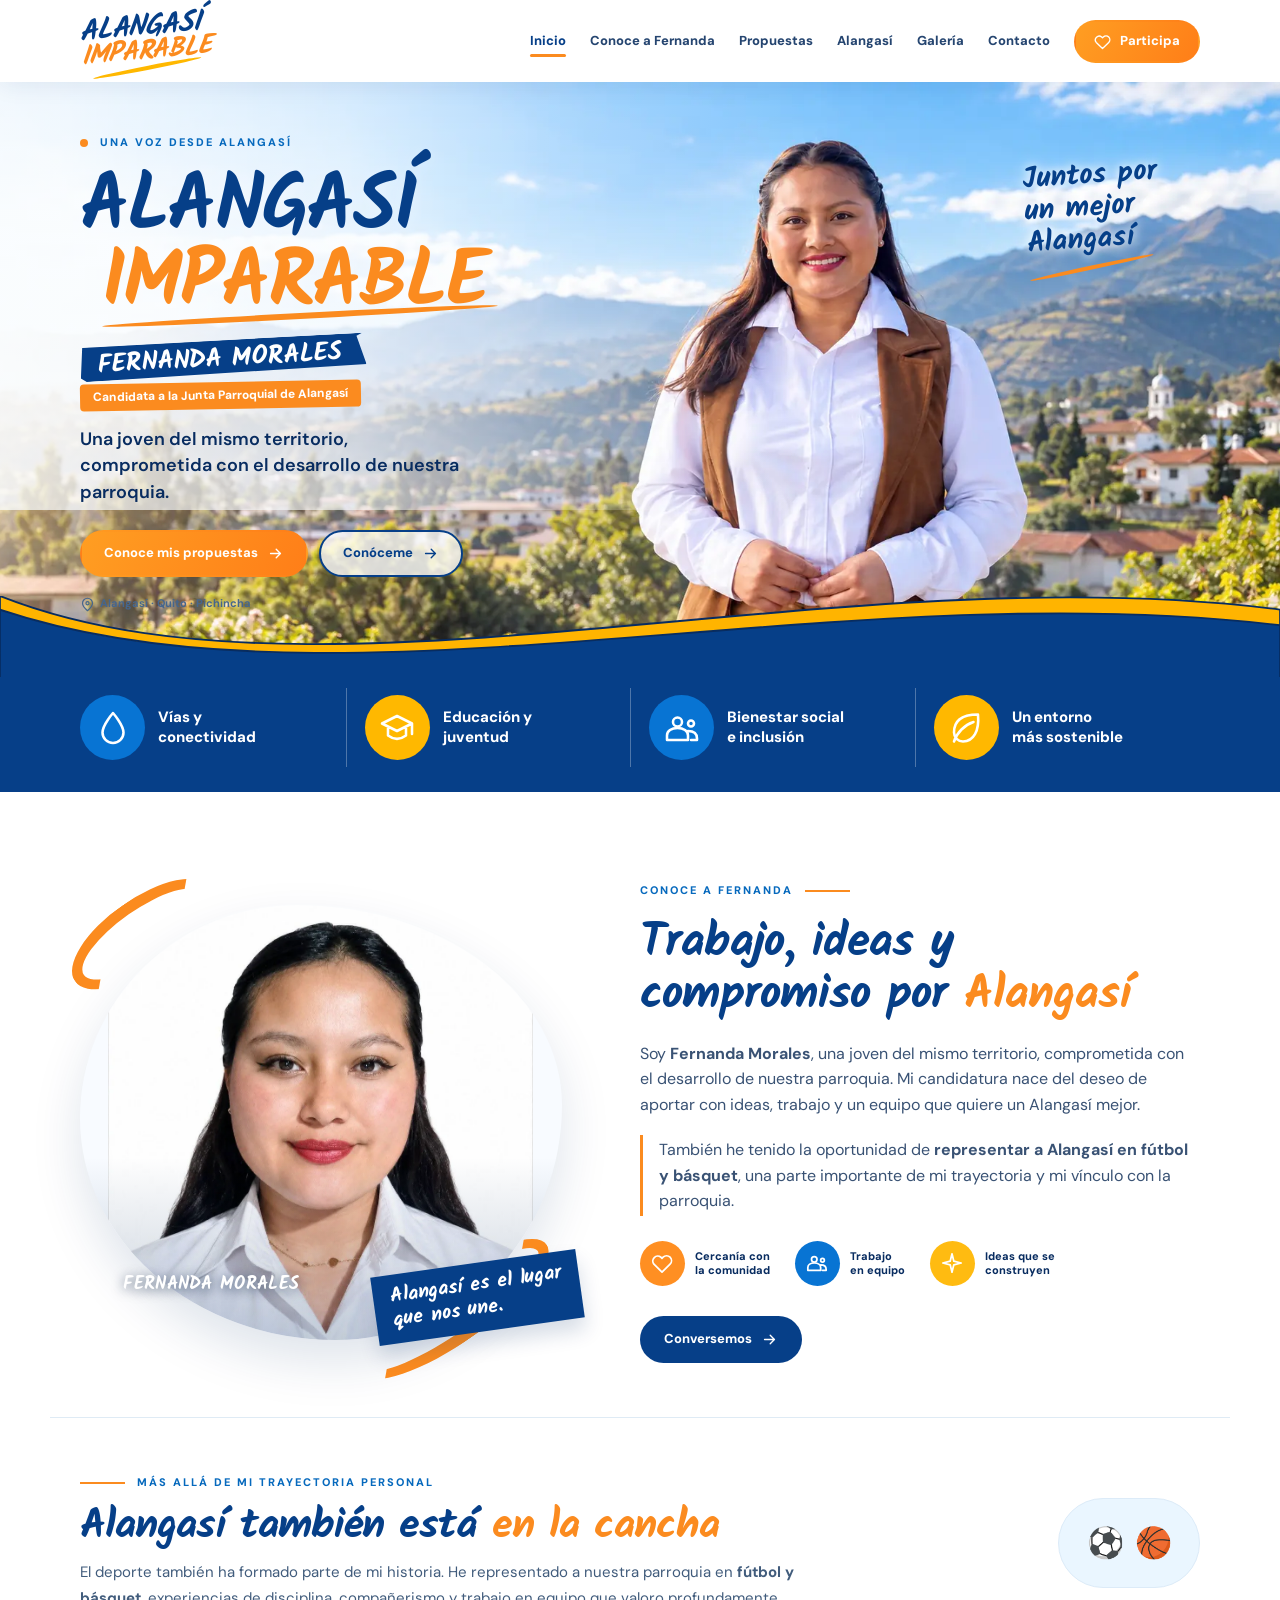
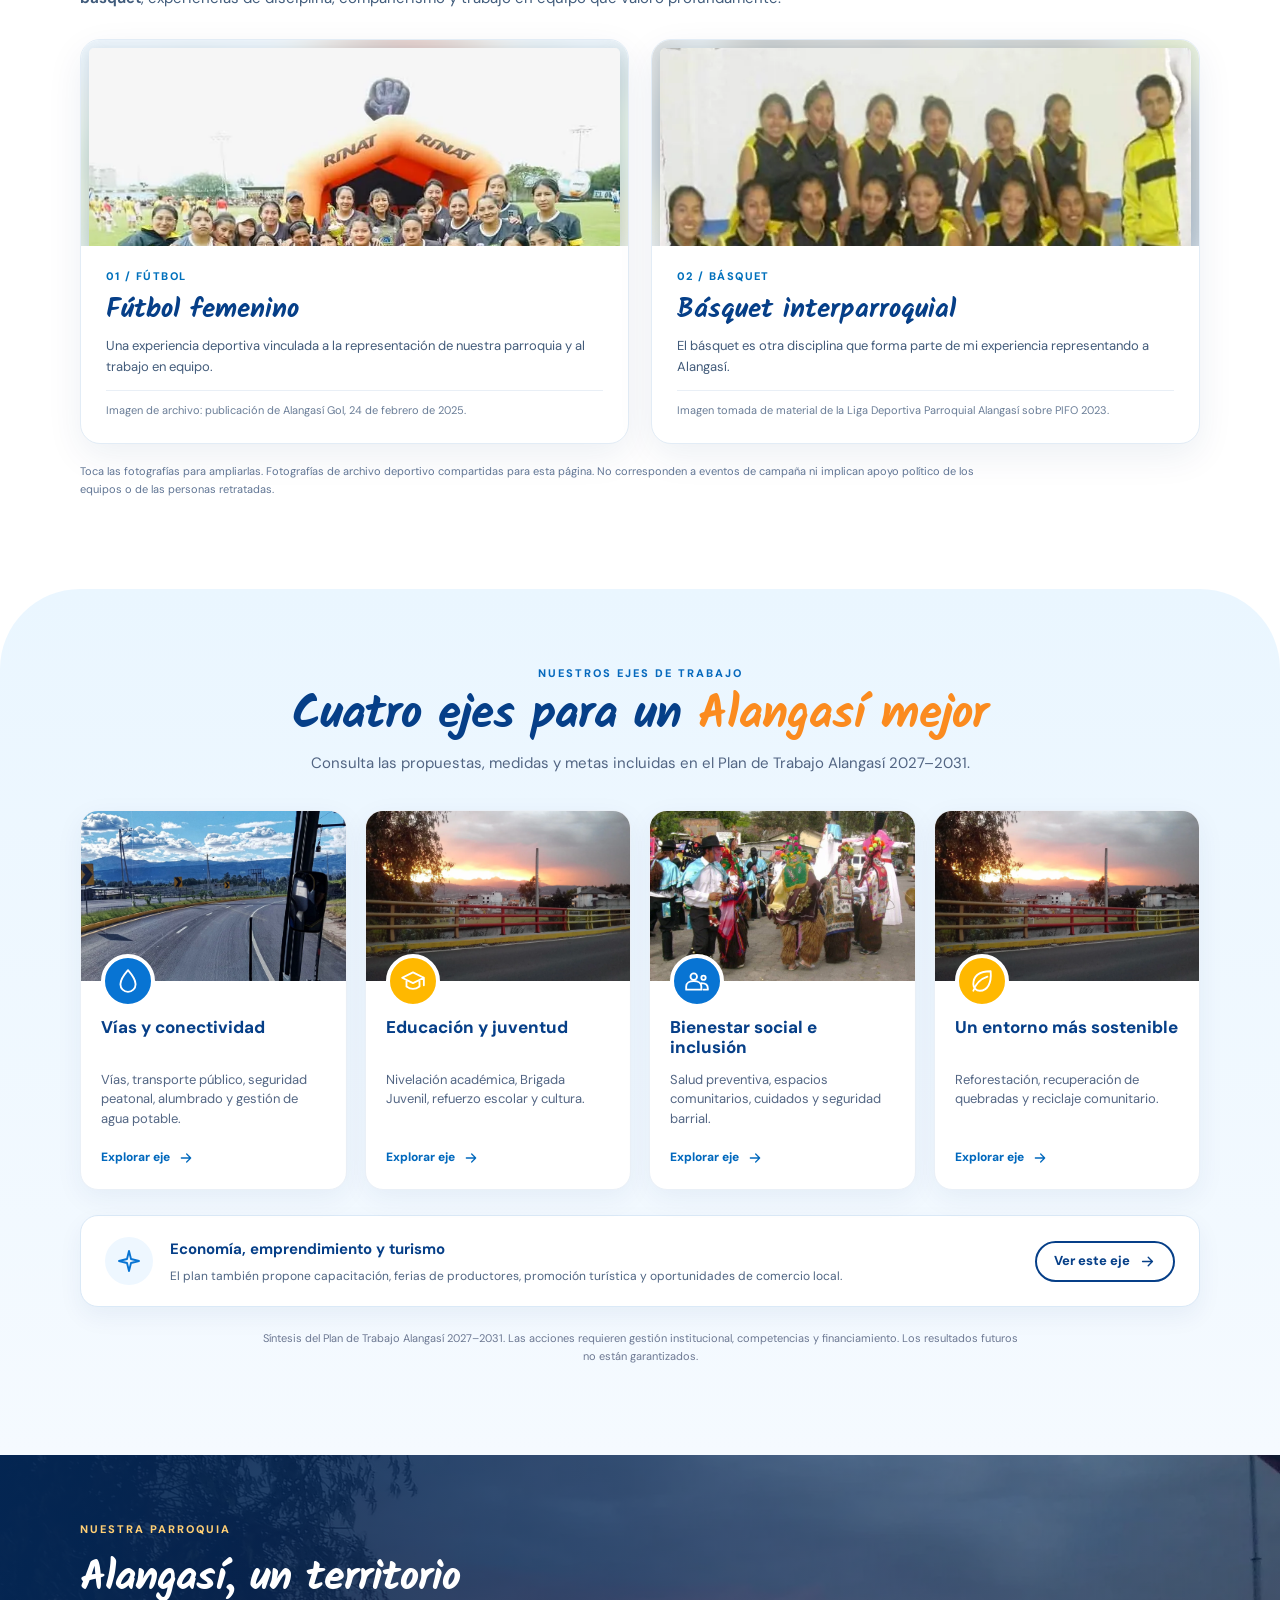
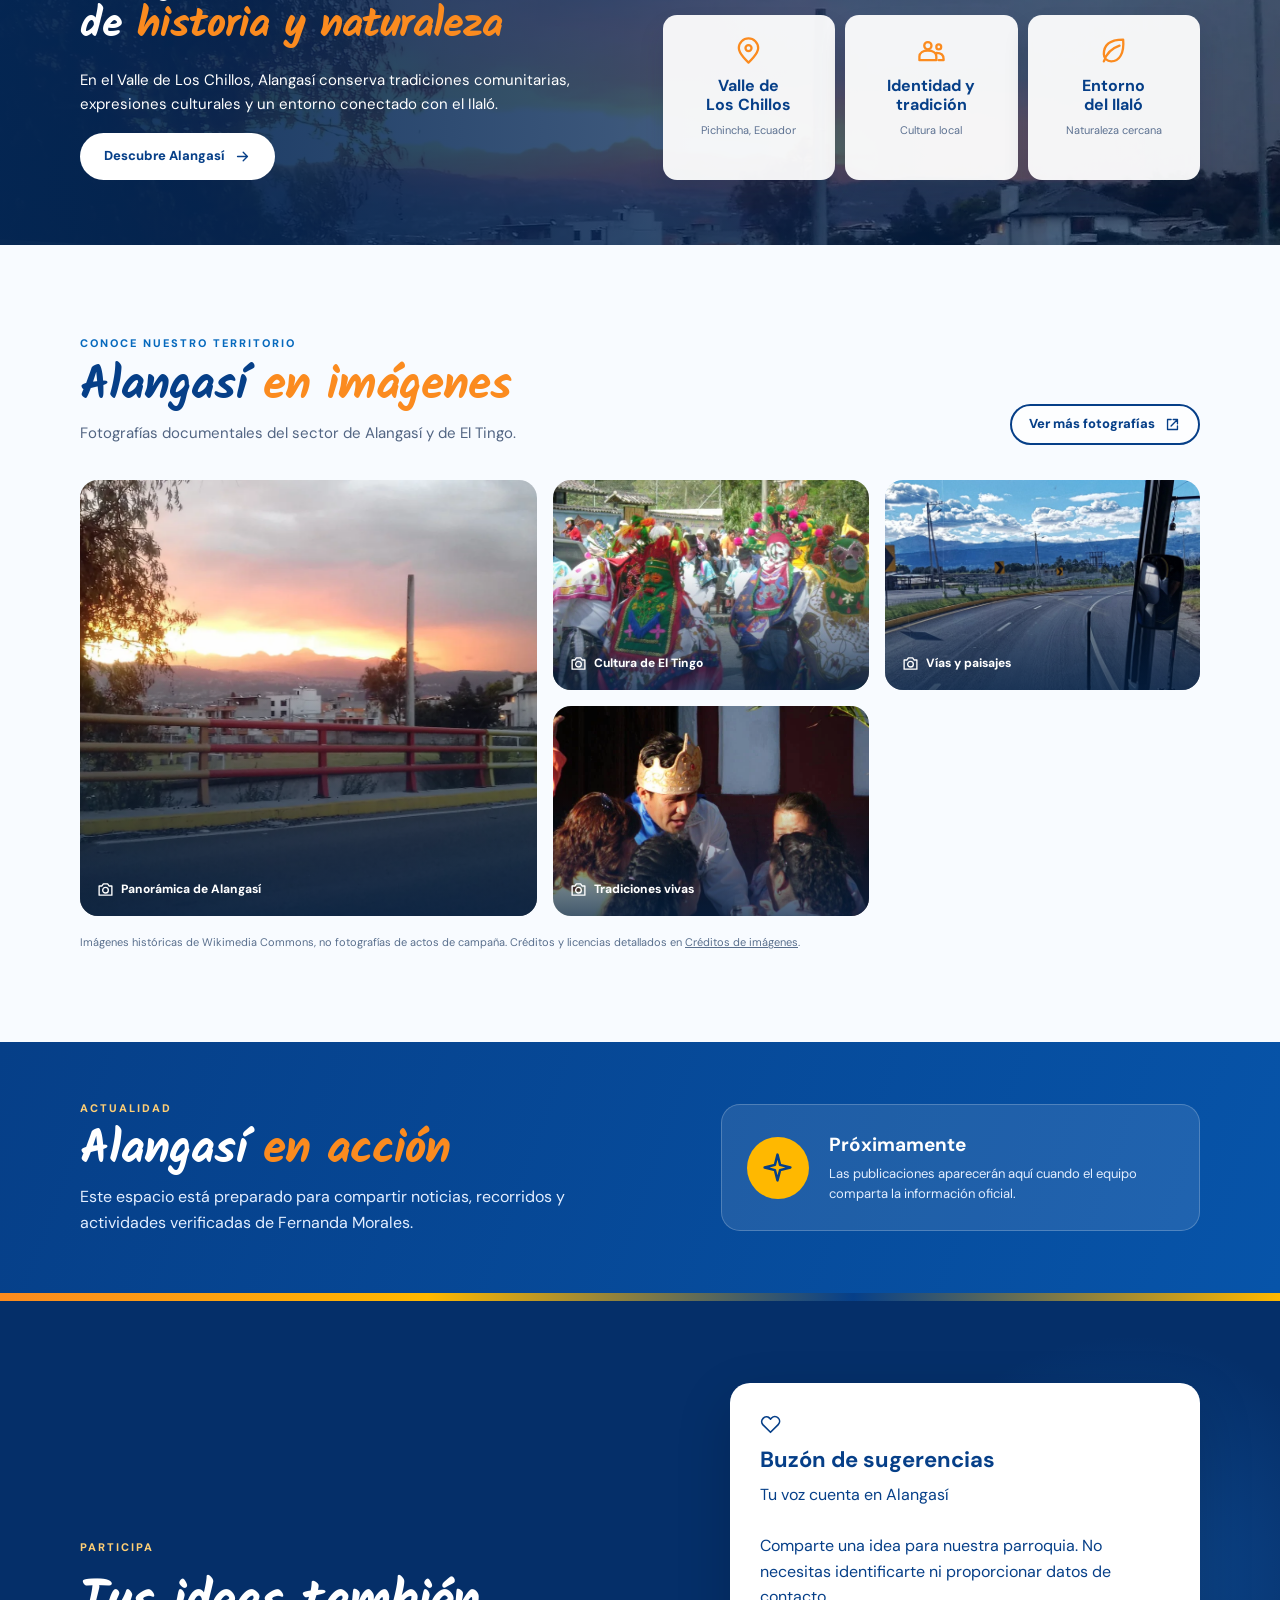
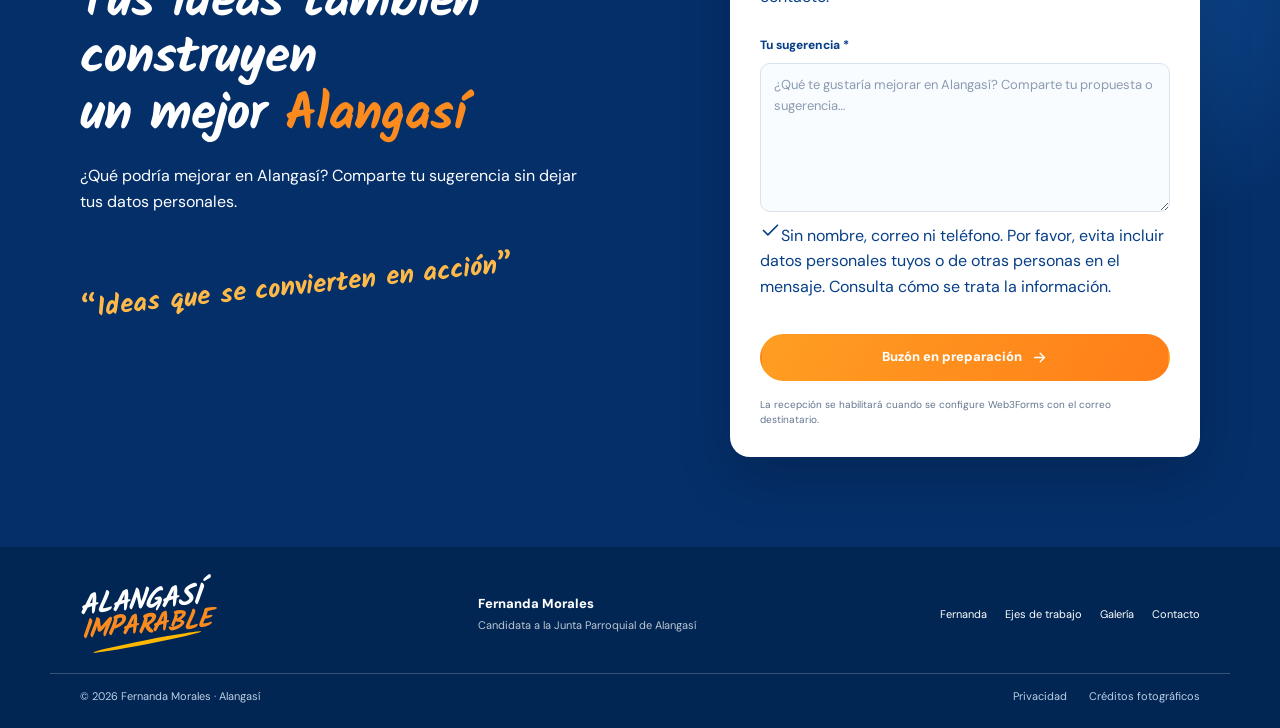
==== index.html @ 52445661 "feat: formulario de sugerencias sin identificación listo para Web3Forms" ====
<!doctype html>
<html lang="es-EC">
<head>
  <meta charset="UTF-8">
  <meta name="viewport" content="width=device-width, initial-scale=1">
  <meta name="theme-color" content="#063f88">
  <meta name="description" content="Conoce a Fernanda Morales, candidata a la Junta Parroquial de Alangasí, sus ejes de trabajo y la riqueza de nuestra parroquia.">
  <meta property="og:type" content="website">
  <meta property="og:title" content="Fernanda Morales · Alangasí Imparable">
  <meta property="og:description" content="Conoce a Fernanda Morales y los cuatro ejes de trabajo por Alangasí.">
  <title>Fernanda Morales | Alangasí Imparable</title>
  <link rel="icon" type="image/svg+xml" href="assets/favicon.svg">
  <link rel="preconnect" href="https://fonts.googleapis.com">
  <link rel="preconnect" href="https://fonts.gstatic.com" crossorigin>
  <link href="https://fonts.googleapis.com/css2?family=DM+Sans:wght@400;500;600;700;800&family=Kalam:wght@400;700&display=swap" rel="stylesheet">
  <link rel="preload" as="image" href="assets/hero-campaign-bg.webp" fetchpriority="high">
  <link rel="stylesheet" href="styles.css">
  <script src="app.js" defer></script>
</head>
<body>
  <svg class="svg-sprite" aria-hidden="true" xmlns="http://www.w3.org/2000/svg">
    <symbol id="i-arrow" viewBox="0 0 24 24"><path d="M5 12h14m-6-6 6 6-6 6"/></symbol>
    <symbol id="i-drop" viewBox="0 0 24 24"><path d="M12 2S5 10 5 15a7 7 0 0 0 14 0c0-5-7-13-7-13Z"/></symbol>
    <symbol id="i-cap" viewBox="0 0 24 24"><path d="m2 9 10-5 10 5-10 5L2 9Zm4 3v5c4 3 8 3 12 0v-5m4-3v7"/></symbol>
    <symbol id="i-people" viewBox="0 0 24 24"><circle cx="9" cy="8" r="3"/><circle cx="18" cy="9" r="2"/><path d="M2 20v-3c0-3 3-5 7-5s7 2 7 5v3H2Zm14-6c4 0 6 2 6 5v1h-4"/></symbol>
    <symbol id="i-leaf" viewBox="0 0 24 24"><path d="M20 3C8 3 4 8 4 15a6 6 0 0 0 6 6c7 0 11-7 10-18ZM4 21c2-6 7-11 13-13"/></symbol>
    <symbol id="i-heart" viewBox="0 0 24 24"><path d="M20.8 5.7a5.4 5.4 0 0 0-7.6 0L12 6.9l-1.2-1.2a5.4 5.4 0 0 0-7.6 7.6L12 22l8.8-8.7a5.4 5.4 0 0 0 0-7.6Z"/></symbol>
    <symbol id="i-location" viewBox="0 0 24 24"><path d="M20 10c0 5-8 12-8 12S4 15 4 10a8 8 0 1 1 16 0Z"/><circle cx="12" cy="10" r="2.5"/></symbol>
    <symbol id="i-quote" viewBox="0 0 24 24"><path d="M10 11H5c0-4 2-6 6-7M21 11h-5c0-4 2-6 6-7M5 11v7h6v-7m5 0v7h6v-7"/></symbol>
    <symbol id="i-camera" viewBox="0 0 24 24"><path d="M3 7h4l2-3h6l2 3h4v13H3V7Z"/><circle cx="12" cy="13" r="4"/></symbol>
    <symbol id="i-menu" viewBox="0 0 24 24"><path d="M4 6h16M4 12h16M4 18h16"/></symbol>
    <symbol id="i-close" viewBox="0 0 24 24"><path d="M5 5 19 19M19 5 5 19"/></symbol>
    <symbol id="i-mail" viewBox="0 0 24 24"><rect x="2" y="4" width="20" height="16" rx="2"/><path d="m2 7 10 7 10-7"/></symbol>
    <symbol id="i-check" viewBox="0 0 24 24"><path d="m4 12 5 5L20 6"/></symbol>
    <symbol id="i-external" viewBox="0 0 24 24"><path d="M13 5h6v6m0-6-9 9M19 14v5H5V5h5"/></symbol>
    <symbol id="i-spark" viewBox="0 0 24 24"><path d="m12 2 2 8 8 2-8 2-2 8-2-8-8-2 8-2 2-8Z"/></symbol>
  </svg>

  <a class="skip-link" href="#contenido">Saltar al contenido</a>
  <header class="site-header" id="arriba">
    <div class="container nav-wrap">
      <a href="#inicio" class="brand" aria-label="Inicio · Alangasí Imparable">
        <span>ALANGASÍ</span><strong>IMPARABLE</strong><i></i>
      </a>
      <button class="menu-toggle" id="menu-toggle" aria-expanded="false" aria-controls="main-nav" aria-label="Abrir menú"><svg><use href="#i-menu"/></svg></button>
      <nav class="main-nav" id="main-nav" aria-label="Navegación principal">
        <a class="nav-link active" href="#inicio">Inicio</a>
        <a class="nav-link" href="#fernanda">Conoce a Fernanda</a>
        <a class="nav-link" href="#propuestas">Propuestas</a>
        <a class="nav-link" href="#alangasi">Alangasí</a>
        <a class="nav-link" href="#galeria">Galería</a>
        <a class="nav-link" href="#contacto">Contacto</a>
        <a class="btn btn-orange nav-cta" href="#contacto"><svg><use href="#i-heart"/></svg> Participa</a>
      </nav>
    </div>
  </header>

  <main id="contenido">
    <section class="hero" id="inicio" aria-labelledby="hero-title">
      <div class="hero-scenery" aria-hidden="true"></div>
      <div class="container hero-content">
        <div class="hero-copy">
          <div class="eyebrow hero-eyebrow"><span class="eyebrow-dot"></span> UNA VOZ DESDE ALANGASÍ</div>
          <h1 id="hero-title" class="hero-title"><span>ALANGASÍ</span><span><em>IMPARABLE</em></span></h1>
          <div class="paint-label">FERNANDA MORALES</div>
          <p class="candidate-role">Candidata a la Junta Parroquial de Alangasí</p>
          <p class="hero-description">Una joven del mismo territorio, comprometida con el desarrollo de nuestra parroquia.</p>
          <div class="hero-buttons"><a class="btn btn-orange" href="#propuestas">Conoce mis propuestas <svg><use href="#i-arrow"/></svg></a><a class="btn btn-outline" href="#fernanda">Conóceme <svg><use href="#i-arrow"/></svg></a></div>
          <div class="hero-location"><svg><use href="#i-location"/></svg> Alangasí · Quito · Pichincha</div>
        </div>
        <!-- La portada usa una imagen compuesta en alta resolución; no superponer el recorte comprimido. -->
        <div class="hero-quote"><span>Juntos por un mejor Alangasí</span><i></i></div>
      </div>
      <div class="hero-wave" aria-hidden="true"><svg viewBox="0 0 1440 84" preserveAspectRatio="none"><path fill="#ffb400" d="M0 0C360 130 940-45 1440 14V84H0Z"/><path fill="#063f88" d="M0 14C380 130 940-25 1440 30V84H0Z"/></svg></div>
    </section>

    <section class="pillars" aria-label="Nuestros cuatro ejes de trabajo">
      <div class="container pillars-grid">
        <a href="#propuestas" class="pillar"><span class="pillar-icon blue"><svg><use href="#i-drop"/></svg></span><span>Vías y<br>conectividad</span></a>
        <a href="#propuestas" class="pillar"><span class="pillar-icon gold"><svg><use href="#i-cap"/></svg></span><span>Educación y<br>juventud</span></a>
        <a href="#propuestas" class="pillar"><span class="pillar-icon blue"><svg><use href="#i-people"/></svg></span><span>Bienestar social<br>e inclusión</span></a>
        <a href="#propuestas" class="pillar"><span class="pillar-icon gold"><svg><use href="#i-leaf"/></svg></span><span>Un entorno<br>más sostenible</span></a>
      </div>
    </section>

    <section class="section about" id="fernanda" aria-labelledby="about-title">
      <div class="container about-grid">
        <div class="about-visual"><div class="brush-circle"><img src="assets/fernanda-retrato-oficial.webp" width="977" height="1000" alt="Retrato de Fernanda Morales con camisa blanca" loading="lazy" decoding="async"></div><div class="about-photo-caption">FERNANDA MORALES</div><div class="about-sticker">Alangasí es el lugar<br>que nos une.</div></div>
        <div class="about-copy"><div class="eyebrow">CONOCE A FERNANDA <span class="dash"></span></div><h2 id="about-title" class="section-script">Trabajo, ideas y<br>compromiso por <em>Alangasí</em></h2><p>Soy <strong>Fernanda Morales</strong>, una joven del mismo territorio, comprometida con el desarrollo de nuestra parroquia. Mi candidatura nace del deseo de aportar con ideas, trabajo y un equipo que quiere un Alangasí mejor.</p><p class="about-sports-intro">También he tenido la oportunidad de <strong>representar a Alangasí en fútbol y básquet</strong>, una parte importante de mi trayectoria y mi vínculo con la parroquia.</p><div class="values"><div><span class="value-icon orange"><svg><use href="#i-heart"/></svg></span><span>Cercanía con<br>la comunidad</span></div><div><span class="value-icon blue"><svg><use href="#i-people"/></svg></span><span>Trabajo<br>en equipo</span></div><div><span class="value-icon yellow"><svg><use href="#i-spark"/></svg></span><span>Ideas que se<br>construyen</span></div></div><a href="#contacto" class="btn btn-blue">Conversemos <svg><use href="#i-arrow"/></svg></a></div>
      </div>
    
      <div class="container about-sports" id="deporte">
        <div class="sports-heading">
          <div class="sports-heading-text">
            <div class="eyebrow"><span class="dash"></span> MÁS ALLÁ DE MI TRAYECTORIA PERSONAL</div>
            <h3 id="sports-title" class="section-script">Alangasí también está <em>en la cancha</em></h3>
            <p>El deporte también ha formado parte de mi historia. He representado a nuestra parroquia en <strong>fútbol y básquet</strong>, experiencias de disciplina, compañerismo y trabajo en equipo que valoro profundamente.</p>
          </div>
          <div class="sports-emblem" aria-hidden="true"><span>⚽</span><span>🏀</span></div>
        </div>
        <div class="sports-grid" aria-labelledby="sports-title">
          <figure class="sports-card">
            <a class="sports-card-photo sports-card-photo--futbol" href="assets/futbol-femenino-alangasi.webp" target="_blank" rel="noopener noreferrer" aria-label="Ver foto completa del equipo de fútbol de Alangasí">
              <img src="assets/futbol-femenino-alangasi.webp" width="720" height="538" alt="Fotografía grupal de un equipo de fútbol femenino de Alangasí en un campo deportivo" loading="lazy" decoding="async">
            </a>
            <figcaption class="sports-card-body">
              <span class="sports-card-kicker">01 / FÚTBOL</span>
              <h4>Fútbol femenino</h4>
              <p>Una experiencia deportiva vinculada a la representación de nuestra parroquia y al trabajo en equipo.</p>
              <small>Imagen de archivo: publicación de Alangasí Gol, 24 de febrero de 2025.</small>
            </figcaption>
          </figure>
          <figure class="sports-card">
            <a class="sports-card-photo sports-card-photo--basquet" href="assets/basquet-alangasi.webp" target="_blank" rel="noopener noreferrer" aria-label="Ver foto completa del equipo de básquet de Alangasí">
              <img src="assets/basquet-alangasi.webp" width="728" height="663" alt="Imagen grupal de un equipo de básquet en un afiche de actividades deportivas interparroquiales de Alangasí" loading="lazy" decoding="async">
            </a>
            <figcaption class="sports-card-body">
              <span class="sports-card-kicker">02 / BÁSQUET</span>
              <h4>Básquet interparroquial</h4>
              <p>El básquet es otra disciplina que forma parte de mi experiencia representando a Alangasí.</p>
              <small>Imagen tomada de material de la Liga Deportiva Parroquial Alangasí sobre PIFO 2023.</small>
            </figcaption>
          </figure>
        </div>
        <p class="sports-archive-note">Toca las fotografías para ampliarlas. Fotografías de archivo deportivo compartidas para esta página. No corresponden a eventos de campaña ni implican apoyo político de los equipos o de las personas retratadas.</p>
      </div>
    </section>

    <section class="section proposals" id="propuestas" aria-labelledby="proposals-title">
      <div class="container"><div class="section-heading center"><div class="eyebrow">NUESTROS EJES DE TRABAJO</div><h2 id="proposals-title" class="section-script">Cuatro ejes para un <em>Alangasí mejor</em></h2><p>Consulta las propuestas, medidas y metas incluidas en el Plan de Trabajo Alangasí 2027–2031.</p></div><div class="proposals-grid">
        <article class="proposal-card"><div class="proposal-image"><img src="assets/vias-alangasi.webp" loading="lazy" alt="Tramo vial en el sector de Alangasí"/><span class="proposal-icon blue"><svg><use href="#i-drop"/></svg></span></div><div class="proposal-body"><h3>Vías y conectividad</h3><p>Vías, transporte público, seguridad peatonal, alumbrado y gestión de agua potable.</p><button class="text-link" data-topic="vias">Explorar eje <svg><use href="#i-arrow"/></svg></button></div></article>
        <article class="proposal-card"><div class="proposal-image"><img src="assets/alangasi-panorama.webp" loading="lazy" alt="Vista del sector de Alangasí al atardecer"/><span class="proposal-icon gold"><svg><use href="#i-cap"/></svg></span></div><div class="proposal-body"><h3>Educación y juventud</h3><p>Nivelación académica, Brigada Juvenil, refuerzo escolar y cultura.</p><button class="text-link" data-topic="educacion">Explorar eje <svg><use href="#i-arrow"/></svg></button></div></article>
        <article class="proposal-card"><div class="proposal-image"><img src="assets/fiesta-el-tingo.webp" loading="lazy" alt="Expresiones culturales tradicionales de El Tingo"/><span class="proposal-icon blue"><svg><use href="#i-people"/></svg></span></div><div class="proposal-body"><h3>Bienestar social e inclusión</h3><p>Salud preventiva, espacios comunitarios, cuidados y seguridad barrial.</p><button class="text-link" data-topic="bienestar">Explorar eje <svg><use href="#i-arrow"/></svg></button></div></article>
        <article class="proposal-card"><div class="proposal-image"><img src="assets/alangasi-panorama.webp" loading="lazy" alt="Paisaje del entorno urbano y natural de Alangasí"/><span class="proposal-icon gold"><svg><use href="#i-leaf"/></svg></span></div><div class="proposal-body"><h3>Un entorno más sostenible</h3><p>Reforestación, recuperación de quebradas y reciclaje comunitario.</p><button class="text-link" data-topic="entorno">Explorar eje <svg><use href="#i-arrow"/></svg></button></div></article>
      </div><div class="proposal-economy"><span class="proposal-economy-icon"><svg><use href="#i-spark"/></svg></span><div><strong>Economía, emprendimiento y turismo</strong><p>El plan también propone capacitación, ferias de productores, promoción turística y oportunidades de comercio local.</p></div><button class="btn btn-outline small" type="button" data-topic="economia">Ver este eje <svg><use href="#i-arrow"/></svg></button></div><p class="content-note">Síntesis del Plan de Trabajo Alangasí 2027–2031. Las acciones requieren gestión institucional, competencias y financiamiento. Los resultados futuros no están garantizados.</p></div>
    </section>

    <section class="territory" id="alangasi" aria-labelledby="territory-title"><div class="territory-photo"></div><div class="container territory-inner"><div class="territory-copy"><div class="eyebrow light">NUESTRA PARROQUIA</div><h2 id="territory-title" class="section-script">Alangasí, un territorio<br>de <em>historia y naturaleza</em></h2><p>En el Valle de Los Chillos, Alangasí conserva tradiciones comunitarias, expresiones culturales y un entorno conectado con el Ilaló.</p><a class="btn btn-white" href="#galeria">Descubre Alangasí <svg><use href="#i-arrow"/></svg></a></div><div class="territory-facts"><div><svg><use href="#i-location"/></svg><strong>Valle de<br>Los Chillos</strong><span>Pichincha, Ecuador</span></div><div><svg><use href="#i-people"/></svg><strong>Identidad y<br>tradición</strong><span>Cultura local</span></div><div><svg><use href="#i-leaf"/></svg><strong>Entorno<br>del Ilaló</strong><span>Naturaleza cercana</span></div></div></div></section>

    <section class="section gallery" id="galeria" aria-labelledby="gallery-title"><div class="container"><div class="section-heading heading-between"><div><div class="eyebrow">CONOCE NUESTRO TERRITORIO</div><h2 id="gallery-title" class="section-script">Alangasí <em>en imágenes</em></h2><p>Fotografías documentales del sector de Alangasí y de El Tingo.</p></div><a href="https://commons.wikimedia.org/wiki/Category:Alangasi" target="_blank" rel="noopener noreferrer" class="btn btn-outline small">Ver más fotografías <svg><use href="#i-external"/></svg></a></div><div class="gallery-grid">
      <button class="gallery-item gallery-wide" data-full="assets/alangasi-panorama.webp" data-caption="Alangasí — vista desde el sector del intercambiador Zamora-ESPE (2021)" data-credit="Jose20052020 · CC BY-SA 4.0"><img src="assets/alangasi-panorama.webp" alt="Vista panorámica documentada del sector de Alangasí" loading="lazy"/><span class="gallery-label"><svg><use href="#i-camera"/></svg> Panorámica de Alangasí</span></button>
      <button class="gallery-item" data-full="assets/cultura-el-tingo.webp" data-caption="El Tingo — tradición cultural (2007)" data-credit="Diego Tirira · CC BY-SA 2.0"><img src="assets/cultura-el-tingo.webp" alt="Celebraciones tradicionales fotografiadas en El Tingo" loading="lazy"/><span class="gallery-label"><svg><use href="#i-camera"/></svg> Cultura de El Tingo</span></button>
      <button class="gallery-item" data-full="assets/vias-alangasi.webp" data-caption="Sector de la vía Panamericana en Alangasí (2020)" data-credit="Burkhard Mücke · CC BY-SA 4.0"><img src="assets/vias-alangasi.webp" alt="Vía en el sector de Alangasí y paisaje de montañas" loading="lazy"/><span class="gallery-label"><svg><use href="#i-camera"/></svg> Vías y paisajes</span></button>
      <button class="gallery-item" data-full="assets/tradicion-el-tingo.webp" data-caption="El Tingo — fiesta tradicional (2007)" data-credit="Diego Tirira · CC BY-SA 2.0"><img src="assets/tradicion-el-tingo.webp" alt="Participantes en una celebración tradicional de El Tingo" loading="lazy"/><span class="gallery-label"><svg><use href="#i-camera"/></svg> Tradiciones vivas</span></button>
    </div><p class="gallery-credit">Imágenes históricas de Wikimedia Commons, no fotografías de actos de campaña. Créditos y licencias detallados en <a href="creditos.html">Créditos de imágenes</a>.</p></div></section>

    <section class="updates" id="noticias" aria-labelledby="updates-title"><div class="container updates-grid"><div><div class="eyebrow light">ACTUALIDAD</div><h2 id="updates-title" class="section-script">Alangasí <em>en acción</em></h2><p>Este espacio está preparado para compartir noticias, recorridos y actividades verificadas de Fernanda Morales.</p></div><div class="updates-placeholder"><span class="coming-icon"><svg><use href="#i-spark"/></svg></span><div><strong>Próximamente</strong><p>Las publicaciones aparecerán aquí cuando el equipo comparta la información oficial.</p></div></div></div></section>

    <section class="participate section" id="contacto" aria-labelledby="contact-title"><div class="container participate-grid"><div><div class="eyebrow light">PARTICIPA</div><h2 id="contact-title" class="section-script">Tus ideas también construyen<br>un mejor <em>Alangasí</em></h2><p>¿Qué podría mejorar en Alangasí? Comparte tu sugerencia sin dejar tus datos personales.</p><div class="participate-quote">“Ideas que se convierten en acción”</div></div><form class="contact-form anonymous-suggestion-form" id="contact-form" action="https://api.web3forms.com/submit" method="POST" aria-labelledby="suggestion-form-title">
          <!-- Web3Forms: reemplazar PENDIENTE_DE_ACCESS_KEY con la clave vinculada a alangasiimparable@gmail.com. No es la contraseña de Gmail. -->
          <input type="hidden" name="access_key" value="PENDIENTE_DE_ACCESS_KEY" id="web3forms-access-key">
          <input type="hidden" name="subject" value="Nueva sugerencia ciudadana — Alangasí Imparable">
          <div class="honeypot" aria-hidden="true"><label>No completar: <input type="checkbox" name="botcheck" tabindex="-1" autocomplete="off"></label></div>
          <div class="suggestion-form-heading">
            <span class="suggestion-form-icon" aria-hidden="true"><svg><use href="#i-heart"/></svg></span>
            <div><h3 id="suggestion-form-title">Buzón de sugerencias</h3><p>Tu voz cuenta en Alangasí</p></div>
          </div>
          <p class="suggestion-form-lead">Comparte una idea para nuestra parroquia. No necesitas identificarte ni proporcionar datos de contacto.</p>
          <label for="message">Tu sugerencia <span class="form-required" aria-hidden="true">*</span></label>
          <textarea id="message" name="message" rows="6" minlength="10" maxlength="2000" placeholder="¿Qué te gustaría mejorar en Alangasí? Comparte tu propuesta o sugerencia…" autocomplete="off" aria-describedby="suggestion-privacy-info" required></textarea>
          <p class="suggestion-privacy-info" id="suggestion-privacy-info"><svg aria-hidden="true"><use href="#i-check"/></svg><span>Sin nombre, correo ni teléfono. Por favor, evita incluir datos personales tuyos o de otras personas en el mensaje. <a href="privacidad.html">Consulta cómo se trata la información</a>.</span></p>
          <button class="btn btn-orange btn-submit" type="submit" disabled><span id="suggestion-submit-label">Buzón en preparación</span> <svg><use href="#i-arrow"/></svg></button>
          <p class="form-status" id="form-status" role="status" aria-live="polite"></p>
          <small class="suggestion-setup-note" id="suggestion-setup-note">La recepción se habilitará cuando se configure Web3Forms con el correo destinatario.</small>
        </form></div></section>
  </main>

  <footer class="site-footer"><div class="container footer-main"><a href="#inicio" class="brand brand-footer"><span>ALANGASÍ</span><strong>IMPARABLE</strong><i></i></a><p>Fernanda Morales<br><span>Candidata a la Junta Parroquial de Alangasí</span></p><nav aria-label="Enlaces del pie de página"><a href="#fernanda">Fernanda</a><a href="#propuestas">Ejes de trabajo</a><a href="#galeria">Galería</a><a href="#contacto">Contacto</a></nav></div><div class="container footer-bottom"><span>© <span id="year">2026</span> Fernanda Morales · Alangasí</span><div><a href="privacidad.html">Privacidad</a><a href="creditos.html">Créditos fotográficos</a></div></div></footer>

  <dialog id="proposal-dialog" class="modal proposal-dialog" aria-labelledby="modal-topic-title" aria-describedby="modal-topic-description">
      <div class="proposal-modal-header">
        <button class="dialog-close" data-close-dialog aria-label="Cerrar propuestas"><svg><use href="#i-close"/></svg></button>
        <div class="proposal-kicker"><span class="eyebrow-dot"></span> PLAN DE TRABAJO · 2027–2031</div>
        <p class="proposal-category" id="modal-topic-category"></p>
        <h2 id="modal-topic-title" class="section-script"></h2>
        <p class="proposal-summary" id="modal-topic-description"></p>
      </div>
      <div class="proposal-modal-content">
        <section class="proposal-objective" aria-label="Objetivo">
          <span class="proposal-eyebrow">01 · OBJETIVO</span>
          <h3>¿Qué busca este eje?</h3>
          <p id="modal-topic-objective"></p>
        </section>
        <div class="proposal-modal-grid">
          <section class="proposal-action-panel" aria-labelledby="modal-actions-heading">
            <span class="proposal-eyebrow">02 · PROPUESTAS</span>
            <h3 id="modal-actions-heading">Acciones del plan</h3>
            <ol id="modal-topic-actions" class="proposal-action-list"></ol>
          </section>
          <div class="proposal-right-col">
            <section class="proposal-time-panel" aria-labelledby="modal-time-heading">
              <span class="proposal-eyebrow">03 · CRONOGRAMA</span>
              <h3 id="modal-time-heading">Metas y etapas</h3>
              <ol id="modal-topic-timeline" class="proposal-time-list"></ol>
            </section>
            <section class="proposal-method-panel">
              <span class="proposal-eyebrow">04 · GESTIÓN</span>
              <h3>¿Cómo se gestionará?</h3>
              <p id="modal-topic-method"></p>
            </section>
          </div>
        </div>
        <section class="proposal-transparency" aria-labelledby="modal-transparency-heading">
          <span class="proposal-eyebrow">COMPROMISO TRANSVERSAL</span>
          <h3 id="modal-transparency-heading">Participación y rendición de cuentas</h3>
          <p>El plan propone asambleas ciudadanas trimestrales itinerantes, discusión pública de las prioridades de inversión, veedurías independientes y un portal digital con información trimestral sobre la gestión y sus metas.</p>
        </section>
        <aside class="proposal-disclaimer">
          <strong>Fuente documental</strong>
          <p id="modal-topic-source"></p>
          <p>Las medidas son propuestas para 2027–2031, no obras ejecutadas ni resultados asegurados. Su cumplimiento depende de competencias, recursos y coordinación con otras instituciones.</p>
        </aside>
      </div>
      <div class="proposal-modal-footer">
        <span>Imparables · Plan de Trabajo Alangasí</span>
        <a class="btn btn-orange" href="#contacto" data-close-dialog>Comparte una idea <svg><use href="#i-arrow"/></svg></a>
      </div>
    </dialog>
  <dialog id="gallery-dialog" class="modal image-modal" aria-label="Fotografía ampliada"><button class="dialog-close" data-close-dialog aria-label="Cerrar fotografía"><svg><use href="#i-close"/></svg></button><img id="gallery-full" src="" alt=""><p id="gallery-caption"></p><small id="gallery-credit"></small></dialog>
</body>
</html>
---- styles.css ----
:root{--blue:#063f88;--deep:#032e69;--navy:#082c60;--bright:#0874d3;--orange:#fb8b1f;--gold:#ffb800;--sky:#edf7ff;--ink:#082c60;--muted:#4b6080;--white:#fff;--shadow:0 18px 45px rgba(1,40,90,.12);--container:1180px}
*,*::before,*::after{box-sizing:border-box}
html{scroll-behavior:smooth;scroll-padding-top:88px}
body{margin:0;font-family:"DM Sans",system-ui,-apple-system,"Segoe UI",sans-serif;color:var(--ink);background:#fff;line-height:1.6;overflow-x:hidden}
a{color:inherit;text-decoration:none}button,input,textarea{font:inherit}button{cursor:pointer}svg{width:21px;height:21px;fill:none;stroke:currentColor;stroke-width:1.9;stroke-linejoin:round;stroke-linecap:round;flex-shrink:0}img{max-width:100%;display:block}p{margin:0 0 1.1em}.container{max-width:var(--container);padding:0 30px;margin-inline:auto}.svg-sprite{position:absolute;width:0;height:0;overflow:hidden}::selection{background:#ffb800;color:#063f88}:focus-visible{outline:3px solid var(--orange);outline-offset:4px}.skip-link{position:absolute;top:-80px;left:12px;z-index:200;background:var(--blue);color:#fff;padding:12px 20px;border-radius:8px}.skip-link:focus{top:9px}
/* Top navigation */
.site-header{height:82px;position:sticky;top:0;z-index:80;background:rgba(255,255,255,.96);box-shadow:0 4px 22px rgba(2,36,80,.07);backdrop-filter:blur(14px)}.nav-wrap{height:100%;display:flex;align-items:center;justify-content:space-between;gap:22px}.brand{width:154px;line-height:.9;display:flex;flex-direction:column;align-items:flex-start;transform:rotate(-5deg);font-family:"Kalam",cursive;font-style:italic;white-space:nowrap;letter-spacing:-1px;font-weight:700}.brand span{font-size:29px;color:var(--blue)}.brand strong{font-size:27px;color:var(--orange);font-weight:700}.brand i{background:var(--gold);height:4px;width:110px;border-radius:50%;transform:rotate(-6deg);margin-top:2px;margin-left:10px}.main-nav{display:flex;align-items:center;gap:24px}.nav-link{font-size:13px;font-weight:800;color:#254570;white-space:nowrap;position:relative;padding:9px 0}.nav-link::after{content:"";height:3px;width:0;position:absolute;left:0;bottom:3px;background:var(--orange);border-radius:3px;transition:width .2s}.nav-link:hover::after,.nav-link.active::after{width:100%}.nav-link.active{color:var(--blue)}.menu-toggle{display:none;border:0;background:#f1f7fe;color:var(--blue);width:45px;height:45px;border-radius:12px;align-items:center;justify-content:center}
.btn{display:inline-flex;align-items:center;justify-content:center;gap:9px;border:2px solid transparent;padding:12px 22px;border-radius:999px;font-size:13px;font-weight:800;line-height:1.3;min-height:47px;transition:transform .2s,box-shadow .2s,background .2s;color:inherit}.btn svg{width:17px;height:17px}.btn:hover{transform:translateY(-2px);box-shadow:0 10px 18px rgba(7,57,105,.18)}.btn-orange{background:linear-gradient(120deg,#ff9e22,#ff7e18);color:#fff}.btn-blue{background:var(--blue);color:#fff}.btn-outline{border-color:var(--blue);color:var(--blue);background:rgba(255,255,255,.8)}.btn-white{background:white;color:var(--blue)}.btn.small{min-height:41px;padding:9px 17px}.nav-cta{padding:11px 18px;min-height:42px}
/* Hero */
.hero{min-height:595px;position:relative;isolation:isolate;overflow:hidden;background:linear-gradient(110deg,#e6f5ff 0%,#f0faff 49%,#b8d4e9 100%)}.hero-scenery{position:absolute;inset:0;background-image:linear-gradient(90deg,rgba(245,251,255,.97) 0%,rgba(240,249,255,.90) 30%,rgba(232,246,255,.57) 51%,rgba(233,246,255,.16) 100%),url('assets/alangasi-panorama.webp');background-repeat:no-repeat;background-position:center,center 57%;background-size:cover;z-index:-2}.hero-content{height:595px;display:grid;grid-template-columns:51% 36% 13%;align-items:center;position:relative}.hero-copy{position:relative;z-index:4;padding-bottom:30px}.eyebrow{font-size:11px;font-weight:800;letter-spacing:2px;color:#0669bd;display:flex;align-items:center;gap:12px}.eyebrow-dot{height:8px;width:8px;background:var(--orange);border-radius:50%}.dash{height:2px;width:45px;background:var(--orange)}.hero-title{font-family:"Kalam",cursive;font-size:clamp(44px,5vw,77px);line-height:1.01;letter-spacing:-2.6px;margin:25px 0 17px;color:var(--blue);font-weight:700}.hero-title span{display:block}.hero-title em,.section-script em{color:var(--orange);font-style:normal}.hero-title em{display:inline-block;position:relative}.hero-title em::after{content:"";position:absolute;background:var(--orange);height:6px;border-radius:70%;width:103%;bottom:3px;left:0;transform:rotate(-3deg)}.paint-label{display:inline-block;background:var(--blue);color:white;font:700 26px/1.15 "Kalam",cursive;transform:rotate(-3deg);padding:5px 24px 0 17px;clip-path:polygon(1% 2%,99% 0,97% 8%,100% 90%,2% 100%,0 89%)}.candidate-role{color:#fff;background:var(--orange);width:max-content;max-width:95%;padding:4px 13px;border-radius:4px;margin:7px 0 17px;font-size:12px;font-weight:800;transform:rotate(-1deg)}.hero-description{font-size:18px;line-height:1.47;max-width:390px;font-weight:600;margin-bottom:25px}.hero-buttons{display:flex;gap:11px;flex-wrap:wrap}.hero-location{display:flex;align-items:center;gap:5px;font-size:11px;color:#45668e;margin-top:18px;font-weight:700}.hero-location svg{width:15px;height:15px}.hero-portrait-wrap{position:absolute;bottom:0;left:48.5%;width:min(40%,470px);height:91%;display:flex;align-items:flex-end;justify-content:center;z-index:2}.hero-sun{position:absolute;bottom:20px;left:-19%;width:118%;height:85%;border-radius:48% 52% 0 0;background:radial-gradient(ellipse at 57% 60%,rgba(255,235,191,.87),rgba(255,233,202,.3) 57%,transparent 69%)}.hero-portrait{height:100%;max-width:unset;width:auto;object-fit:contain;object-position:bottom;filter:drop-shadow(3px 10px 12px rgba(3,35,69,.15))}.hero-quote{position:absolute;top:100px;right:12px;z-index:3;max-width:165px;transform:rotate(-6deg);font:700 28px/1.11 "Kalam",cursive;color:var(--blue)}.hero-quote i{display:block;height:4px;width:120px;background:var(--orange);border-radius:50%;transform:rotate(-8deg);margin-top:9px}.hero-wave{position:absolute;bottom:-1px;width:100%;height:82px;z-index:3}.hero-wave svg{width:100%;height:100%}
.pillars{background:var(--blue);color:white;margin-top:-1px}.pillars-grid{display:grid;grid-template-columns:repeat(4,1fr);padding-top:12px;padding-bottom:25px;gap:18px}.pillar{display:flex;align-items:center;gap:13px;font-weight:800;font-size:15px;line-height:1.28;min-height:79px;border-right:1px solid rgba(255,255,255,.29)}.pillar:last-child{border:0}.pillar:hover .pillar-icon{transform:rotate(-8deg) scale(1.06)}.pillar-icon,.proposal-icon{width:65px;height:65px;display:grid;place-items:center;flex-shrink:0;border-radius:50%;transition:transform .2s}.pillar-icon svg,.proposal-icon svg{height:36px;width:36px;stroke-width:1.7}.blue{background:#0874d3;color:white}.gold{background:#ffb800;color:white}.orange{background:#ff8f22;color:white}.yellow{background:#ffbb11;color:#fff}
/* About */
.section{padding-block:90px}.about{background:#fff}.about-grid{display:grid;grid-template-columns:43% 1fr;align-items:center;gap:7%}.about-visual{position:relative;min-height:430px}.brush-circle{position:relative;overflow:hidden;width:93%;height:410px;max-width:470px;border-radius:43% 57% 50% 50% / 50% 50% 50% 50%;background:linear-gradient(150deg,#c9e7f9,#edf7fa 66%,#ffb74e);isolation:isolate}.brush-circle:before{content:"";position:absolute;inset:0;background:url('assets/alangasi-panorama.webp') center/cover;opacity:.24}.brush-circle img{position:absolute;height:106%;max-width:none;width:auto;bottom:-62px;left:50%;transform:translateX(-50%);filter:drop-shadow(0 8px 12px rgba(0,0,0,.07))}.about-visual:before,.about-visual:after{content:"";position:absolute;border:11px solid var(--orange);transform:rotate(-35deg);border-radius:50%;z-index:2;pointer-events:none}.about-visual:before{width:165px;height:70px;left:-20px;top:0;border-bottom-color:transparent;border-right-color:transparent}.about-visual:after{width:225px;height:66px;right:-3px;bottom:10px;border-top-color:transparent;border-left-color:transparent}.about-sticker{position:absolute;right:-8%;bottom:34px;z-index:3;transform:rotate(-8deg);background:var(--blue);color:white;font:700 22px/1.1 "Kalam",cursive;padding:11px 17px;box-shadow:0 12px 20px rgba(0,46,99,.16)}.section-script{font:700 clamp(32px,3.7vw,53px)/1.11 "Kalam",cursive;color:var(--blue);letter-spacing:-1px;margin:18px 0}.about-copy>p{max-width:590px;color:#395274;font-size:16px}.values{display:flex;gap:25px;flex-wrap:wrap;margin:25px 0 30px}.values>div{display:flex;gap:10px;align-items:center;font-weight:800;font-size:11px;line-height:1.28}.value-icon{width:45px;height:45px;border-radius:50%;display:grid;place-items:center}.value-icon svg{width:22px;height:22px}
/* Proposals */
.proposals{background:linear-gradient(180deg,#eaf6ff 0%,#f5faff 100%);border-radius:80px 80px 0 0;padding-top:76px}.section-heading{margin-bottom:35px}.section-heading.center{text-align:center}.section-heading.center .eyebrow{justify-content:center}.section-heading .section-script{margin:8px 0}.section-heading p{font-size:15px;color:#526583;margin:0}.proposals-grid{display:grid;grid-template-columns:repeat(4,minmax(0,1fr));gap:18px}.proposal-card{background:white;border:1px solid #eaf0f7;border-radius:18px;overflow:hidden;box-shadow:0 8px 28px rgba(6,58,122,.06);transition:transform .25s,box-shadow .25s}.proposal-card:hover{transform:translateY(-7px);box-shadow:var(--shadow)}.proposal-image{height:170px;position:relative}.proposal-image img{height:100%;width:100%;object-fit:cover}.proposal-icon{position:absolute;bottom:-27px;left:20px;width:54px;height:54px;border:4px solid white}.proposal-icon svg{height:26px;width:26px}.proposal-body{padding:36px 20px 20px}.proposal-body h3{font-weight:800;font-size:17px;line-height:1.2;margin:0 0 12px;color:var(--blue);min-height:41px}.proposal-body p{font-size:13px;color:#536684;line-height:1.5;min-height:59px}.text-link{display:inline-flex;align-items:center;gap:8px;border:0;background:none;color:#0068bd;padding:2px 0;font-weight:800;font-size:12px}.text-link:hover{text-decoration:underline}.text-link svg{width:16px;height:16px}.content-note{font-size:11px;color:#6c7892;text-align:center;margin:23px auto 0;max-width:770px}
/* Territory */
.territory{min-height:390px;color:white;isolation:isolate;position:relative;display:flex;align-items:center;overflow:hidden}.territory-photo{position:absolute;inset:0;z-index:-1;background:linear-gradient(90deg,rgba(4,39,85,.97) 0%,rgba(4,39,85,.84) 46%,rgba(4,39,85,.34) 100%),url('assets/alangasi-panorama.webp') center 51% /cover}.territory-inner{display:grid;grid-template-columns:1fr 1fr;gap:45px;align-items:center;width:100%;padding-top:65px;padding-bottom:65px}.eyebrow.light{color:#ffcf75}.territory h2{color:white;font-size:clamp(32px,3.3vw,47px)}.territory p{font-size:15px;max-width:490px}.territory-facts{display:grid;grid-template-columns:repeat(3,1fr);gap:10px;align-self:end}.territory-facts>div{border-radius:14px;padding:21px 10px;display:flex;flex-direction:column;align-items:center;text-align:center;background:rgba(255,255,255,.94);color:var(--blue);box-shadow:0 15px 25px rgba(1,24,59,.15);min-height:165px}.territory-facts svg{color:var(--orange);width:29px;height:29px;margin-bottom:12px}.territory-facts strong{line-height:1.18;font-size:16px}.territory-facts span{font-size:11px;color:#5c7191;margin-top:8px}
/* Gallery */
.gallery{background:#f8fbff}.heading-between{display:flex;align-items:end;justify-content:space-between;gap:20px}.gallery-grid{display:grid;grid-template-columns:1.45fr 1fr 1fr;grid-template-rows:210px 210px;gap:16px}.gallery-item{position:relative;overflow:hidden;border:0;padding:0;border-radius:18px;background:#d4e8f6;min-width:0}.gallery-wide{grid-row:span 2}.gallery-item img{width:100%;height:100%;object-fit:cover;transition:transform .35s}.gallery-item:hover img{transform:scale(1.045)}.gallery-item:after{content:"";position:absolute;inset:42% 0 0;background:linear-gradient(transparent,rgba(4,33,70,.75));pointer-events:none}.gallery-label{position:absolute;bottom:17px;left:17px;z-index:2;display:flex;align-items:center;gap:7px;color:white;font-weight:800;font-size:12px;text-align:left}.gallery-label svg{width:17px;height:17px}.gallery-credit{font-size:11px;margin:18px 0 0;color:#596f8d}.gallery-credit a{text-decoration:underline}
/* Updates */
.updates{background:linear-gradient(110deg,#063f88,#0754a9);color:white;padding:58px 0}.updates-grid{display:grid;grid-template-columns:1.1fr .9fr;align-items:center;gap:55px}.updates h2{color:white;margin:7px 0}.updates p{color:#e3eeff;max-width:530px;margin:0}.updates-placeholder{display:flex;align-items:center;gap:20px;background:rgba(255,255,255,.10);border:1px solid rgba(255,255,255,.21);border-radius:19px;padding:25px}.updates-placeholder strong{font-size:19px}.updates-placeholder p{font-size:13px;margin:3px 0 0}.coming-icon{display:grid;place-items:center;flex-shrink:0;border-radius:50%;background:var(--gold);width:62px;height:62px}.coming-icon svg{color:var(--blue);width:31px;height:31px}
/* Participation */
.participate{background:#052f69;position:relative;color:white;overflow:hidden}.participate:before{content:"";position:absolute;top:0;left:0;width:100%;height:8px;background:linear-gradient(90deg,var(--orange),var(--gold),var(--blue),var(--gold))}.participate:after{content:"";position:absolute;right:-100px;top:40px;width:500px;height:500px;background:radial-gradient(circle,rgba(27,110,197,.41),transparent 70%);pointer-events:none}.participate-grid{display:grid;grid-template-columns:1fr 470px;gap:70px;align-items:center;position:relative;z-index:1}.participate h2{color:white;font-size:clamp(37px,4vw,55px)}.participate p{max-width:520px}.participate-quote{font:700 27px "Kalam",cursive;transform:rotate(-6deg);color:#ffb949;margin-top:44px}.contact-form{background:white;color:var(--blue);padding:30px;box-shadow:0 20px 54px rgba(0,0,0,.17);border-radius:20px;display:flex;flex-direction:column;gap:8px}.contact-form h3{font-size:22px;margin:0 0 5px}.contact-form>label:not(.consent){font-size:12px;font-weight:800}.contact-form input:not([type=checkbox]),.contact-form textarea{width:100%;border:1px solid #d9e3ee;border-radius:10px;background:#f9fcff;padding:11px 13px;outline:none;color:#153b6a;font-size:13px;resize:vertical}.contact-form input:focus,.contact-form textarea:focus{border-color:#017bc9;box-shadow:0 0 0 3px #cdeeff}.contact-form input::placeholder,.contact-form textarea::placeholder{color:#8b9bb1}.contact-form .consent{display:flex;align-items:flex-start;gap:9px;font-size:11px;color:#526680;margin-top:6px}.consent input{margin-top:3px;accent-color:var(--orange)}.consent a{text-decoration:underline;color:var(--blue)}.btn-submit{width:100%;margin-top:9px}.contact-form small{color:#64768f;font-size:10px;line-height:1.5}.contact-form .form-status{margin:0;font-size:12px;color:var(--blue)}.honeypot{position:absolute;left:-5000px;opacity:0}
/* Footer */
.site-footer{background:#012654;color:white}.footer-main{padding-top:40px;padding-bottom:30px;display:flex;align-items:center;justify-content:space-between;gap:30px}.brand-footer span{color:white}.footer-main p{font-size:13px;font-weight:800;margin:0}.footer-main p span{font-size:11px;opacity:.74;font-weight:400}.footer-main nav{display:flex;gap:18px;flex-wrap:wrap}.footer-main nav a,.footer-bottom a{font-size:11px}.footer-main nav a:hover,.footer-bottom a:hover{text-decoration:underline}.footer-bottom{border-top:1px solid rgba(255,255,255,.2);padding-top:14px;padding-bottom:22px;display:flex;justify-content:space-between;align-items:center;gap:20px;color:#bfcfe5;font-size:11px}.footer-bottom div{display:flex;gap:22px}
/* Modals */
.modal{border:0;border-radius:22px;padding:36px;max-width:530px;width:calc(100% - 35px);color:var(--blue);box-shadow:0 28px 80px rgba(0,0,0,.32);position:fixed;max-height:calc(100dvh - 45px);overflow-y:auto}.modal::backdrop{background:rgba(0,27,69,.7);backdrop-filter:blur(4px)}.dialog-close{position:absolute;top:15px;right:16px;border:0;background:#eaf5ff;color:var(--blue);border-radius:50%;width:39px;height:39px;display:grid;place-items:center}.dialog-close svg{width:19px;height:19px}.modal h2{font-size:32px}.modal>p{color:#4d6687}.modal-note{border-left:4px solid var(--orange);padding:12px 16px;background:#f0f8ff;margin:22px 0;color:#47617f;font-size:12px}.modal-note p{margin:2px 0}.image-modal{max-width:980px;padding:20px}.image-modal img{display:block;width:100%;max-height:70vh;object-fit:contain;border-radius:12px;background:#eef6fd}.image-modal #gallery-caption{font-size:15px;font-weight:700;margin:13px 8px 0}.image-modal #gallery-credit{display:block;margin:2px 8px 0;color:#506784}.image-modal .dialog-close{z-index:2;right:27px;top:27px}
/* Additional static pages */
.subpage-hero{background:var(--blue);color:white;padding:80px 0}.subpage-hero h1{font:700 49px "Kalam",cursive;margin:0}.legal{padding:55px 0 95px;max-width:800px}.legal h2{font-size:21px;margin-top:28px}.legal p,.legal li{color:#445d7e}.legal a{color:#006cbe;text-decoration:underline}.legal ul{padding-left:20px}
@media(max-width:1060px){.main-nav{gap:15px}.nav-link{font-size:12px}.nav-cta{padding-inline:12px}.hero-content{grid-template-columns:55% 45%}.hero-portrait-wrap{left:53%;width:42%}.hero-quote{display:none}.hero-title{font-size:57px}.about-sticker{right:-2%}.participate-grid{grid-template-columns:1fr 430px;gap:45px}.pillars-grid{gap:10px}.pillar{gap:9px;font-size:13px}.pillar-icon{width:57px;height:57px}}
@media(max-width:830px){html{scroll-padding-top:72px}.site-header{height:72px}.brand{transform:rotate(-5deg) scale(.83);transform-origin:left center;width:130px}.menu-toggle{display:flex}.main-nav{position:absolute;top:72px;left:0;right:0;display:none;flex-direction:column;align-items:stretch;gap:0;padding:15px 24px 23px;background:#fff;box-shadow:0 16px 35px rgba(0,45,91,.18)}.main-nav.open{display:flex}.nav-link{padding:12px 7px;font-size:14px;border-bottom:1px solid #edf1f6}.nav-link:after{display:none}.nav-cta{margin-top:12px}.hero,.hero-content{min-height:720px;height:720px}.hero-content{display:block;padding-top:45px}.hero-title{font-size:59px}.hero-copy{max-width:510px}.hero-description{max-width:330px;font-size:17px}.hero-portrait-wrap{left:auto;right:3%;width:42%;height:73%}.hero-wave{height:70px}.pillars-grid{grid-template-columns:repeat(2,1fr);gap:8px 20px}.pillar:nth-child(2){border-right:0}.pillar{min-height:80px}.section{padding-block:68px}.about-grid{grid-template-columns:1fr 1fr;gap:6%}.about-visual{min-height:340px}.brush-circle{height:330px;width:100%}.brush-circle img{height:113%;bottom:-73px}.about-sticker{font-size:16px;right:0;bottom:21px}.section-script{font-size:39px}.values{gap:12px}.values>div{font-size:10px}.proposals-grid{grid-template-columns:repeat(2,1fr)}.territory-inner{grid-template-columns:1fr;gap:20px}.territory-facts{max-width:590px}.gallery-grid{grid-template-columns:repeat(2,1fr);grid-template-rows:repeat(3,185px)}.gallery-wide{grid-row:span 2}.updates-grid{gap:25px}.participate-grid{grid-template-columns:1fr 1fr;gap:25px}.contact-form{padding:22px}.footer-main{flex-wrap:wrap}}
@media(max-width:600px){.container{padding-inline:20px}.hero,.hero-content{height:740px;min-height:740px}.hero-scenery{background-image:linear-gradient(180deg,rgba(244,251,255,.97) 0%,rgba(239,250,255,.94) 43%,rgba(234,246,255,.48) 100%),url('assets/alangasi-panorama.webp')}.hero-content{padding-top:38px}.hero-copy{padding-bottom:0}.eyebrow{font-size:10px;letter-spacing:1.6px}.hero-title{font-size:clamp(44px,11vw,65px);margin:21px 0 13px}.hero-title span{white-space:nowrap}.paint-label{font-size:23px}.candidate-role{font-size:10px}.hero-description{font-size:14px;max-width:285px;line-height:1.45;margin-bottom:17px}.hero-buttons{gap:7px}.hero-buttons .btn{font-size:11px;padding:9px 13px;min-height:42px}.hero-location{margin-top:10px}.hero-portrait-wrap{height:44%;bottom:0;right:0;width:70%;z-index:2}.hero-sun{height:91%;left:-30%}.hero-wave{height:48px}.pillars-grid{gap:4px 10px;padding-top:18px;padding-bottom:24px}.pillar{font-size:12px;gap:7px;min-height:66px}.pillar-icon{width:46px;height:46px}.pillar-icon svg{width:27px;height:27px}.section{padding-block:55px}.about-grid{grid-template-columns:1fr;gap:28px}.about-visual{min-height:328px;max-width:390px;width:100%;margin:0 auto}.brush-circle{height:325px;width:93%;margin:auto}.brush-circle img{bottom:-70px}.about-sticker{right:0}.section-script{font-size:37px}.about-copy>p{font-size:14px}.values{gap:13px}.value-icon{width:40px;height:40px}.about .btn{margin-top:0}.proposals{border-radius:35px 35px 0 0}.section-heading{margin-bottom:25px}.section-heading p{font-size:13px}.proposals-grid{grid-template-columns:1fr;gap:14px}.proposal-card{display:grid;grid-template-columns:35% 65%;min-height:173px}.proposal-image{height:100%;min-height:168px}.proposal-icon{width:43px;height:43px;left:auto;right:-18px;bottom:12px;border-width:3px}.proposal-icon svg{width:21px;height:21px}.proposal-body{padding:16px 17px 12px 25px}.proposal-body h3{font-size:14px;min-height:0;margin-bottom:8px}.proposal-body p{min-height:0;margin-bottom:8px;font-size:12px}.content-note{font-size:10px}.territory-inner{padding-top:55px;padding-bottom:55px}.territory h2{font-size:37px}.territory p{font-size:13px}.territory-facts{gap:7px}.territory-facts>div{padding:15px 5px;min-height:141px}.territory-facts svg{width:22px;height:22px;margin-bottom:9px}.territory-facts strong{font-size:12px}.territory-facts span{font-size:9px}.heading-between{display:block}.heading-between .btn{margin-top:18px}.gallery-grid{grid-template-columns:1fr 1fr;grid-template-rows:repeat(3,145px);gap:8px}.gallery-item{border-radius:12px}.gallery-label{font-size:10px;left:9px;bottom:8px}.gallery-label svg{display:none}.gallery-credit{font-size:10px}.updates{padding-block:50px}.updates-grid{grid-template-columns:1fr;gap:24px}.updates-placeholder{padding:17px}.updates-placeholder strong{font-size:16px}.participate-grid{grid-template-columns:1fr;gap:22px}.participate h2{font-size:40px}.participate-quote{display:none}.contact-form{padding:22px}.footer-main{padding-block:30px;align-items:start;flex-direction:column;gap:20px}.footer-main nav{gap:13px 18px}.footer-bottom{align-items:flex-start;flex-direction:column;gap:8px}.modal{padding:28px 20px}.modal h2{font-size:29px}}
@media(max-width:380px){.hero-title{font-size:42px}.hero-buttons .btn{padding-inline:10px;font-size:10px}.proposal-card{grid-template-columns:34% 66%}.pillar{font-size:11px}.pillar-icon{width:41px;height:41px}.values{gap:8px}}
@media(prefers-reduced-motion:reduce){html{scroll-behavior:auto}*,*::before,*::after{animation-duration:.01ms!important;transition-duration:.01ms!important}}

/* Cabecera rediseñada: fotografía verificable, sin barandas y separada del texto. */
.hero{background:linear-gradient(115deg,#f8fcff 0%,#edf7ff 58%,#d7edfb 100%)}
.hero::before{content:"";position:absolute;inset:auto -10% -10% 40%;height:72%;background:radial-gradient(ellipse at 40% 65%,rgba(253,199,87,.24),transparent 65%);pointer-events:none}
.hero-scenery{inset:40px 0 auto auto;width:53%;height:82%;z-index:-1;border-radius:46% 0 0 36% / 24% 0 0 42%;background-image:linear-gradient(90deg,rgba(242,249,255,.6),rgba(243,249,255,.12) 42%,rgba(5,49,102,.1)),url('assets/alangasi-horizonte.webp');background-position:center,center 58%;background-size:cover;box-shadow:-18px 25px 0 rgba(9,105,193,.10);opacity:1}
.hero-portrait-wrap{left:53%;height:88%;width:min(37%,450px)}
.hero-sun{background:radial-gradient(ellipse at 60% 60%,rgba(255,253,246,.32),transparent 65%)}
.hero-quote{right:0;background:rgba(255,255,255,.82);padding:18px 16px;border-radius:22px;box-shadow:0 7px 20px rgba(0,47,95,.08)}
.hero-copy{filter:drop-shadow(0 1px 0 rgba(255,255,255,.5))}
.territory-photo{background-image:linear-gradient(90deg,rgba(4,39,85,.96),rgba(4,39,85,.78) 48%,rgba(4,39,85,.48)),url('assets/alangasi-horizonte.webp');background-position:center,center 55%}
@media(max-width:1060px){.hero-portrait-wrap{left:54%;width:41%}.hero-scenery{width:57%}}
@media(max-width:830px){.hero-scenery{inset:auto -15% 0 auto;width:88%;height:55%;border-radius:48% 0 0 0}.hero-portrait-wrap{height:65%;right:3%;width:43%;left:auto}}
@media(max-width:600px){.hero,.hero-content{height:760px;min-height:760px}.hero{background:linear-gradient(180deg,#f9fcff 0%,#ecf7ff 68%,#d8edfc 100%)}.hero-scenery{inset:auto -16% 0 auto;width:104%;height:42%;background-image:linear-gradient(180deg,rgba(238,248,255,.52) 0%,rgba(229,244,255,.04) 65%),url('assets/alangasi-horizonte.webp');border-radius:54% 0 0 0;box-shadow:none;background-position:center,center}.hero-portrait-wrap{height:43%;right:2%;width:69%}}
/* Ocultar bordes residuales del recorte del afiche original sin cambiar el rostro. */
.hero-portrait{clip-path:polygon(41% 0,61% 0,70% 10%,76% 20%,88% 31%,98% 41%,100% 55%,98% 73%,92% 91%,87% 100%,12% 100%,4% 82%,0 56%,3% 41%,15% 31%,28% 19%,34% 8%)}

/* Portada final: composición de alta resolución; sin retratos de 4 KB superpuestos. */
.hero { min-height:595px; background:#e8f6ff; }
.hero::before {
  content:""; position:absolute; inset:0; z-index:-1; pointer-events:none;
  background:linear-gradient(90deg, rgba(248,252,255,.74) 0%,rgba(248,252,255,.61) 27%,rgba(248,252,255,.28) 42%,rgba(248,252,255,0) 63%);
}
.hero-scenery {
  position:absolute; inset:0; width:100%; height:100%; z-index:-2;
  border-radius:0; box-shadow:none; opacity:1; filter:none;
  background-image:url("assets/hero-campaign-bg.webp");
  background-size:cover; background-position:center 50%; background-repeat:no-repeat;
}
.hero-content { grid-template-columns:minmax(0,1fr) 185px; align-items:center; height:595px; }
.hero-copy { max-width:530px; padding-bottom:12px; filter:none; }
.hero-title { font-size:clamp(54px,6.2vw,88px); line-height:.96; letter-spacing:-2.8px; margin:18px 0 18px; text-shadow:0 2px 16px rgba(255,255,255,.30); }
.hero-title span:nth-child(2) { margin-left:22px; }
.hero-title em { color:var(--orange); }
.hero-portrait-wrap { display:none!important; }
.hero-quote {
  grid-column:2; justify-self:end; align-self:start; position:relative;
  top:auto; right:auto; max-width:175px; margin:76px 0 0;
  padding:0; border-radius:0; background:none; box-shadow:none;
  transform:rotate(-4deg); font-size:29px; line-height:1.11;
  text-shadow:0 1px 10px rgba(255,255,255,.96),0 0 16px rgba(255,255,255,.72);
}
.hero-quote i { height:4px; width:126px; }
@media (max-width:1060px) {
  .hero-content { grid-template-columns:minmax(0,1fr) 160px; }
  .hero-copy { max-width:490px; }
  .hero-title { font-size:clamp(50px,6.3vw,70px); }
  .hero-scenery { background-position:58% center; }
}
@media (max-width:830px) {
  .hero,.hero-content { min-height:720px; height:720px; }
  .hero-content { display:block; padding-top:45px; }
  .hero::before { background:linear-gradient(180deg,rgba(249,252,255,.97) 0%,rgba(249,252,255,.91) 41%,rgba(249,252,255,.16) 71%,rgba(249,252,255,0) 100%); }
  .hero-scenery { background-size:auto 100%; background-position:67% center; }
  .hero-quote { display:none; }
  .hero-title { font-size:clamp(49px,8vw,65px); }
}
@media (max-width:600px) {
  .hero,.hero-content { min-height:730px; height:730px; }
  .hero { background:#edf8ff; }
  .hero-content { padding-top:37px; }
  .hero-scenery {
    inset:auto 0 0; height:48%; width:100%;
    background-size:auto 100%; background-position:70% bottom;
  }
  .hero::before {
    background:linear-gradient(180deg,rgba(249,252,255,.98) 0%,rgba(249,252,255,.96) 46%,rgba(249,252,255,.37) 67%,rgba(249,252,255,0) 100%);
  }
  .hero-copy { max-width:310px; padding:0; }
  .hero-title { font-size:clamp(42px,11vw,61px); margin-top:16px; }
  .hero-title span:nth-child(2) { margin-left:6px; }
}


/* Foto renovada en "Conoce a Fernanda": panorama ilustrativo de mayor resolución. */
.about-visual{min-height:455px;display:flex;align-items:center}
.brush-circle{
  width:100%;height:435px;max-width:535px;
  border-radius:45% 55% 47% 53% / 49% 46% 54% 51%;
  box-shadow:0 22px 50px rgba(4,49,99,.13);
  isolation:isolate;background:#eaf4fc;
}
.brush-circle:before{background:linear-gradient(0deg,rgba(4,46,96,.28),transparent 40%);opacity:1;z-index:1;pointer-events:none}
.brush-circle img{
  position:absolute;inset:0;bottom:auto;left:auto;
  width:100%;height:100%;max-width:none;
  transform:none;object-fit:cover;object-position:69% center;filter:none;
}
.about-photo-caption{
  position:absolute;left:9%;bottom:54px;z-index:2;
  font:700 18px/1.2 "Kalam",cursive;letter-spacing:.3px;color:#fff;
  text-shadow:0 2px 12px rgba(3,28,62,.65);
  pointer-events:none
}
.about-sticker{right:-4%;bottom:18px;font-size:20px;line-height:1.18}
.about-visual:before{top:4px;left:-20px}
.about-visual:after{bottom:8px;right:-5px}

/* Eje adicional: desarrollo económico, presente en el plan de trabajo. */
.proposal-economy{
  display:flex;align-items:center;gap:17px;
  padding:20px 24px;margin-top:25px;
  background:#fff;border:1px solid #dae9f7;border-radius:18px;
  box-shadow:0 10px 25px rgba(4,54,116,.06)
}
.proposal-economy-icon{
  width:48px;height:48px;display:grid;place-items:center;
  flex:0 0 auto;border-radius:50%;background:#eef7ff;color:#0874d3
}
.proposal-economy-icon svg{width:24px;height:24px}
.proposal-economy>div{flex:1;min-width:0}
.proposal-economy strong{font-size:15px;color:#063f88}
.proposal-economy p{color:#4f6583;font-size:12px;margin:5px 0 0}
.proposal-economy .btn{white-space:nowrap}

/* Diálogo documental: jerarquía clara, medidas, cronograma y transparencia. */
.proposal-dialog{
  width:min(100% - 28px,980px);max-width:980px;
  max-height:min(92dvh,990px);
  padding:0;border-radius:24px;overflow-y:auto;overscroll-behavior:contain;
  color:#123663;background:#fff;
}
.proposal-modal-header{
  position:relative;padding:34px 44px 30px;overflow:hidden;
  background:linear-gradient(112deg,#f0f8ff,#fff 72%);
  border-bottom:1px solid #e4edf6;
}
.proposal-modal-header:after{
  content:"";position:absolute;right:-60px;top:-100px;width:260px;height:260px;
  border:28px solid rgba(251,139,24,.10);border-radius:50%;pointer-events:none
}
.proposal-kicker,.proposal-eyebrow{
  display:inline-flex;align-items:center;gap:9px;color:#0067bc;
  font-weight:800;font-size:11px;letter-spacing:1.1px
}
.proposal-category{
  margin:21px 0 3px!important;font-size:12px!important;
  letter-spacing:.3px;color:#627895!important;font-weight:700
}
.proposal-dialog .section-script{
  margin:7px 0 12px;font-size:clamp(30px,3.3vw,46px);
  line-height:1.1;color:#063f88
}
.proposal-summary{
  max-width:720px;font-size:16px!important;line-height:1.6;
  color:#3a5477!important;margin:0!important
}
.proposal-dialog .dialog-close{z-index:5;top:20px;right:23px}
.proposal-modal-content{padding:30px 44px 32px}
.proposal-dialog h3{
  font-size:20px;line-height:1.2;margin:9px 0 17px;font-weight:800;color:#063f88
}
.proposal-objective{
  background:#f1f8ff;border-left:4px solid #ff8d21;
  padding:23px 26px;border-radius:0 15px 15px 0;margin-bottom:29px
}
.proposal-objective h3{margin-bottom:9px}
.proposal-objective p{margin:0;color:#435d7c;font-size:14px;line-height:1.65}
.proposal-modal-grid{display:grid;grid-template-columns:minmax(0,1.26fr) minmax(0,.92fr);gap:23px}
.proposal-action-panel,.proposal-time-panel,.proposal-method-panel{
  border:1px solid #e3edf8;border-radius:16px;padding:23px;
  background:#fff
}
.proposal-right-col{display:flex;flex-direction:column;gap:18px}
.proposal-action-list,.proposal-time-list{list-style:none;margin:0;padding:0}
.proposal-action-list li{
  display:flex;gap:13px;align-items:flex-start;padding:12px 0;
  border-bottom:1px solid #edf2f8;font-size:13px;line-height:1.55;color:#3e5472
}
.proposal-action-list li:last-child,.proposal-time-list li:last-child{border-bottom:0}
.proposal-action-number{
  flex:0 0 auto;width:29px;height:29px;display:grid;place-items:center;
  background:#e4f3ff;color:#0064af;border-radius:9px;font-size:11px;font-weight:800
}
.proposal-time-panel{background:#f9fbff}
.proposal-time-list li{padding:12px 0;border-bottom:1px solid #e4ecf7}
.proposal-time-list strong{
  display:inline-block;border-radius:99px;padding:4px 10px;
  background:#fff0da;color:#ae5a00;font-size:11px
}
.proposal-time-list p,.proposal-method-panel p{
  font-size:12px;line-height:1.55;color:#4d6583;margin:8px 0 0
}
.proposal-method-panel{background:#fdfcff}
.proposal-transparency{padding:23px 26px;background:#073d81;color:#fff;border-radius:16px;margin-top:24px}
.proposal-transparency .proposal-eyebrow{color:#ffcc81}
.proposal-transparency h3{color:#fff;margin:10px 0}
.proposal-transparency p{font-size:13px;line-height:1.6;color:#dceafe;margin:0}
.proposal-disclaimer{
  background:#f8fafc;border:1px solid #e8eef5;border-radius:13px;
  padding:17px 20px;margin-top:18px;color:#536987
}
.proposal-disclaimer strong{font-size:12px;color:#244a77}
.proposal-disclaimer p{font-size:11px;line-height:1.55;margin:5px 0}
.proposal-modal-footer{
  position:sticky;bottom:0;display:flex;align-items:center;justify-content:space-between;
  gap:16px;padding:17px 44px;background:#fff;border-top:1px solid #e2eaf3;
  box-shadow:0 -8px 25px rgba(4,39,86,.045)
}
.proposal-modal-footer>span{font-size:11px;color:#68809d;font-weight:600}
.proposal-modal-footer .btn{white-space:nowrap}
@media(max-width:830px){
  .about-visual{min-height:360px}.brush-circle{height:340px}
  .about-photo-caption{bottom:50px;font-size:15px}
  .about-sticker{font-size:15px}
  .proposal-modal-grid{grid-template-columns:1fr}
  .proposal-modal-header,.proposal-modal-content{padding-left:27px;padding-right:27px}
  .proposal-modal-footer{padding-left:27px;padding-right:27px}
}
@media(max-width:600px){
  .about-visual{min-height:340px;max-width:390px}
  .brush-circle{height:325px;width:94%;margin:auto}
  .brush-circle img{object-position:67% center}
  .about-photo-caption{left:11%;bottom:49px}
  .about-sticker{right:0;bottom:12px}
  .proposal-economy{flex-wrap:wrap;padding:17px;gap:11px}
  .proposal-economy>div{flex:1 1 calc(100% - 64px)}
  .proposal-economy .btn{width:100%;justify-content:center}
  .proposal-dialog{width:calc(100% - 14px);max-height:96dvh;border-radius:18px}
  .proposal-modal-header{padding:26px 19px}
  .proposal-modal-content{padding:19px}
  .proposal-modal-footer{padding:14px 19px}
  .proposal-modal-footer>span{display:none}
  .proposal-modal-footer .btn{width:100%;justify-content:center}
  .proposal-objective,.proposal-action-panel,.proposal-time-panel,.proposal-method-panel{padding:17px}
  .proposal-dialog h3{font-size:18px}
  .proposal-summary{font-size:14px!important}
}


/* Trayectoria deportiva: tarjetas fluidas e imágenes con proporción original. */
.about-sports{
  margin-top:54px;
  padding-top:56px;
  border-top:1px solid #dfebf5;
  scroll-margin-top:110px;
}
.about-sports-intro{
  border-left:3px solid var(--orange);
  padding:2px 0 2px 16px;
  font-size:15px;
}
.sports-heading{
  display:flex;
  align-items:center;
  justify-content:space-between;
  gap:34px;
  margin-bottom:28px;
}
.sports-heading-text{max-width:780px}
.sports-heading .section-script{
  font-size:clamp(31px,3.3vw,47px);
  margin:13px 0 9px;
}
.sports-heading p{
  margin:0;
  color:#415c7c;
  font-size:15px;
  line-height:1.7;
}
.sports-emblem{
  display:flex;
  gap:11px;
  align-items:center;
  justify-content:center;
  min-width:142px;
  min-height:90px;
  border-radius:70px;
  background:#eaf6ff;
  border:1px solid #dcebf8;
}
.sports-emblem span{font-size:30px;line-height:1}
.sports-grid{
  display:grid;
  grid-template-columns:repeat(2,minmax(0,1fr));
  align-items:stretch;
  gap:22px;
}
.sports-card{
  min-width:0;
  margin:0;
  display:flex;
  flex-direction:column;
  background:#fff;
  border:1px solid #e2ecf6;
  border-radius:20px;
  overflow:hidden;
  box-shadow:0 12px 36px rgba(5,54,104,.075);
}
/* No deformar ni cortar fotos de equipos para rellenar una relación de aspecto artificial. */
.sports-card-photo{
  display:grid;
  place-items:center;
  width:100%;
  height:clamp(225px,27vw,315px);
  padding:12px;
  overflow:hidden;
  background:linear-gradient(145deg,#edf7ff,#f5f8fc 55%,#e7f0f9);
}
.sports-card-photo img{
  display:block;
  width:100%;
  height:100%;
  max-width:100%;
  max-height:100%;
  object-fit:contain;
  object-position:center;
}
.sports-card-body{
  padding:22px 25px 25px;
  display:flex;
  flex-direction:column;
  flex:1;
}
.sports-card-kicker{
  color:#0070bc;
  font-size:11px;
  font-weight:800;
  letter-spacing:1.4px;
}
.sports-card-body h4{
  font-family:"Kalam",cursive;
  color:#063f88;
  font-size:27px;
  line-height:1.2;
  margin:8px 0 10px;
}
.sports-card-body p{
  color:#425b7a;
  font-size:13px;
  line-height:1.6;
  margin:0 0 12px;
}
.sports-card-body small{
  display:block;
  font-size:11px;
  color:#6a7d97;
  border-top:1px solid #e9eff6;
  padding-top:11px;
  line-height:1.5;
  margin-top:auto;
}
.sports-archive-note{
  color:#607594;
  font-size:11px;
  line-height:1.6;
  margin:19px 0 0;
  max-width:920px;
}
@media (max-width: 980px){
  .sports-grid{gap:16px}
  .sports-card-photo{height:clamp(205px,29vw,270px);padding:10px}
  .sports-card-body{padding:19px 20px 21px}
}
@media (max-width:830px){
  .about-sports{margin-top:43px;padding-top:42px}
  .sports-heading{gap:18px}
  .sports-emblem{min-width:102px;min-height:70px}
  .sports-emblem span{font-size:23px}
  .sports-card-body h4{font-size:24px}
}
@media (max-width:620px){
  .about-sports{margin-top:36px;padding-top:35px}
  .about-sports-intro{font-size:13px}
  .sports-heading{display:block;margin-bottom:20px}
  .sports-heading p{font-size:13px}
  .sports-emblem{display:none}
  .sports-grid{grid-template-columns:minmax(0,1fr);gap:16px}
  .sports-card{border-radius:16px}
  .sports-card-photo{
    height:clamp(200px,57vw,280px);
    padding:10px;
  }
  .sports-card-body{padding:18px 20px 20px}
  .sports-card-body h4{font-size:25px}
  .sports-card-body p{font-size:13px}
  .sports-archive-note{font-size:10px;margin-top:15px}
}
@media (max-width:380px){
  .sports-card-photo{height:clamp(180px,61vw,225px);padding:8px}
  .sports-card-body{padding:15px 16px 18px}
  .sports-card-body h4{font-size:23px}
}

/* Corrección: foto original de Fernanda en Conoce a Fernanda */
.brush-circle{background:#f8fbff}
.brush-circle:before{background:linear-gradient(0deg,rgba(5,45,95,.24),transparent 42%);z-index:1;opacity:1}
.brush-circle img{position:absolute;inset:0;left:0;bottom:auto;transform:none;display:block;width:100%;height:100%;max-width:100%;object-fit:contain;object-position:center;filter:none}
.about-photo-caption{z-index:2}
/* Miniaturas deportivas compactas: mostrar foto entera sin deformar */
.sports-card-photo{position:relative;isolation:isolate;height:206px;min-height:0;aspect-ratio:auto;padding:8px;display:grid;place-items:center;background:#eaf4fc;overflow:hidden}
.sports-card-photo--futbol{--sports-image:url('assets/futbol-femenino-alangasi.webp')}
.sports-card-photo--basquet{--sports-image:url('assets/basquet-alangasi.webp')}
.sports-card-photo:before{content:"";position:absolute;inset:-16px;z-index:-1;background:var(--sports-image) center /cover no-repeat;filter:blur(18px);opacity:.25;pointer-events:none}
.sports-card-photo img{position:relative;z-index:1;width:auto;height:auto;max-width:100%;max-height:100%;object-fit:contain;object-position:center;border-radius:5px;box-shadow:0 2px 14px rgba(8,53,103,.13)}
.sports-card-photo:focus-visible{outline:3px solid var(--orange);outline-offset:-4px}
@media(max-width:830px){.sports-card-photo{height:180px;padding:8px}}
@media(max-width:620px){.sports-card-photo{height:190px;padding:7px}.sports-card-body{padding:16px 18px 17px}.sports-card-body h4{font-size:23px}}
@media(max-width:380px){.sports-card-photo{height:172px;padding:6px}}
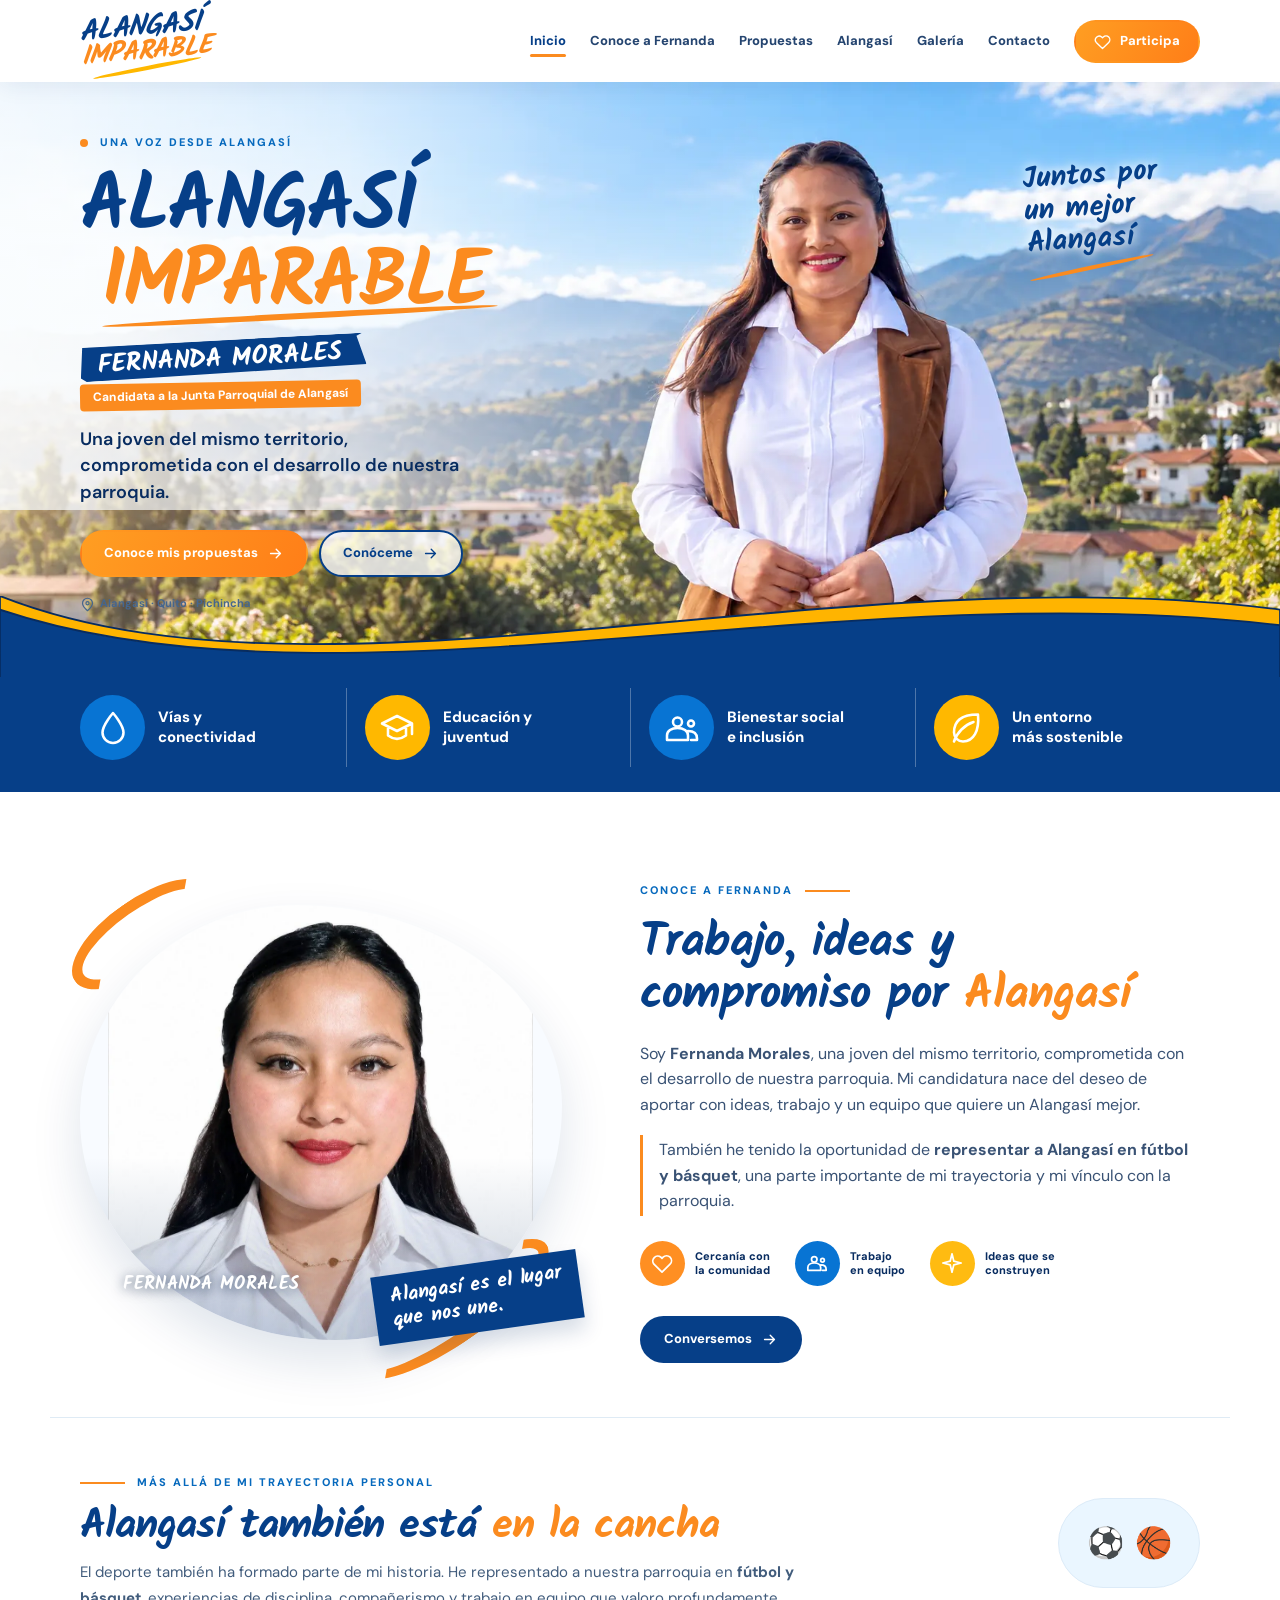
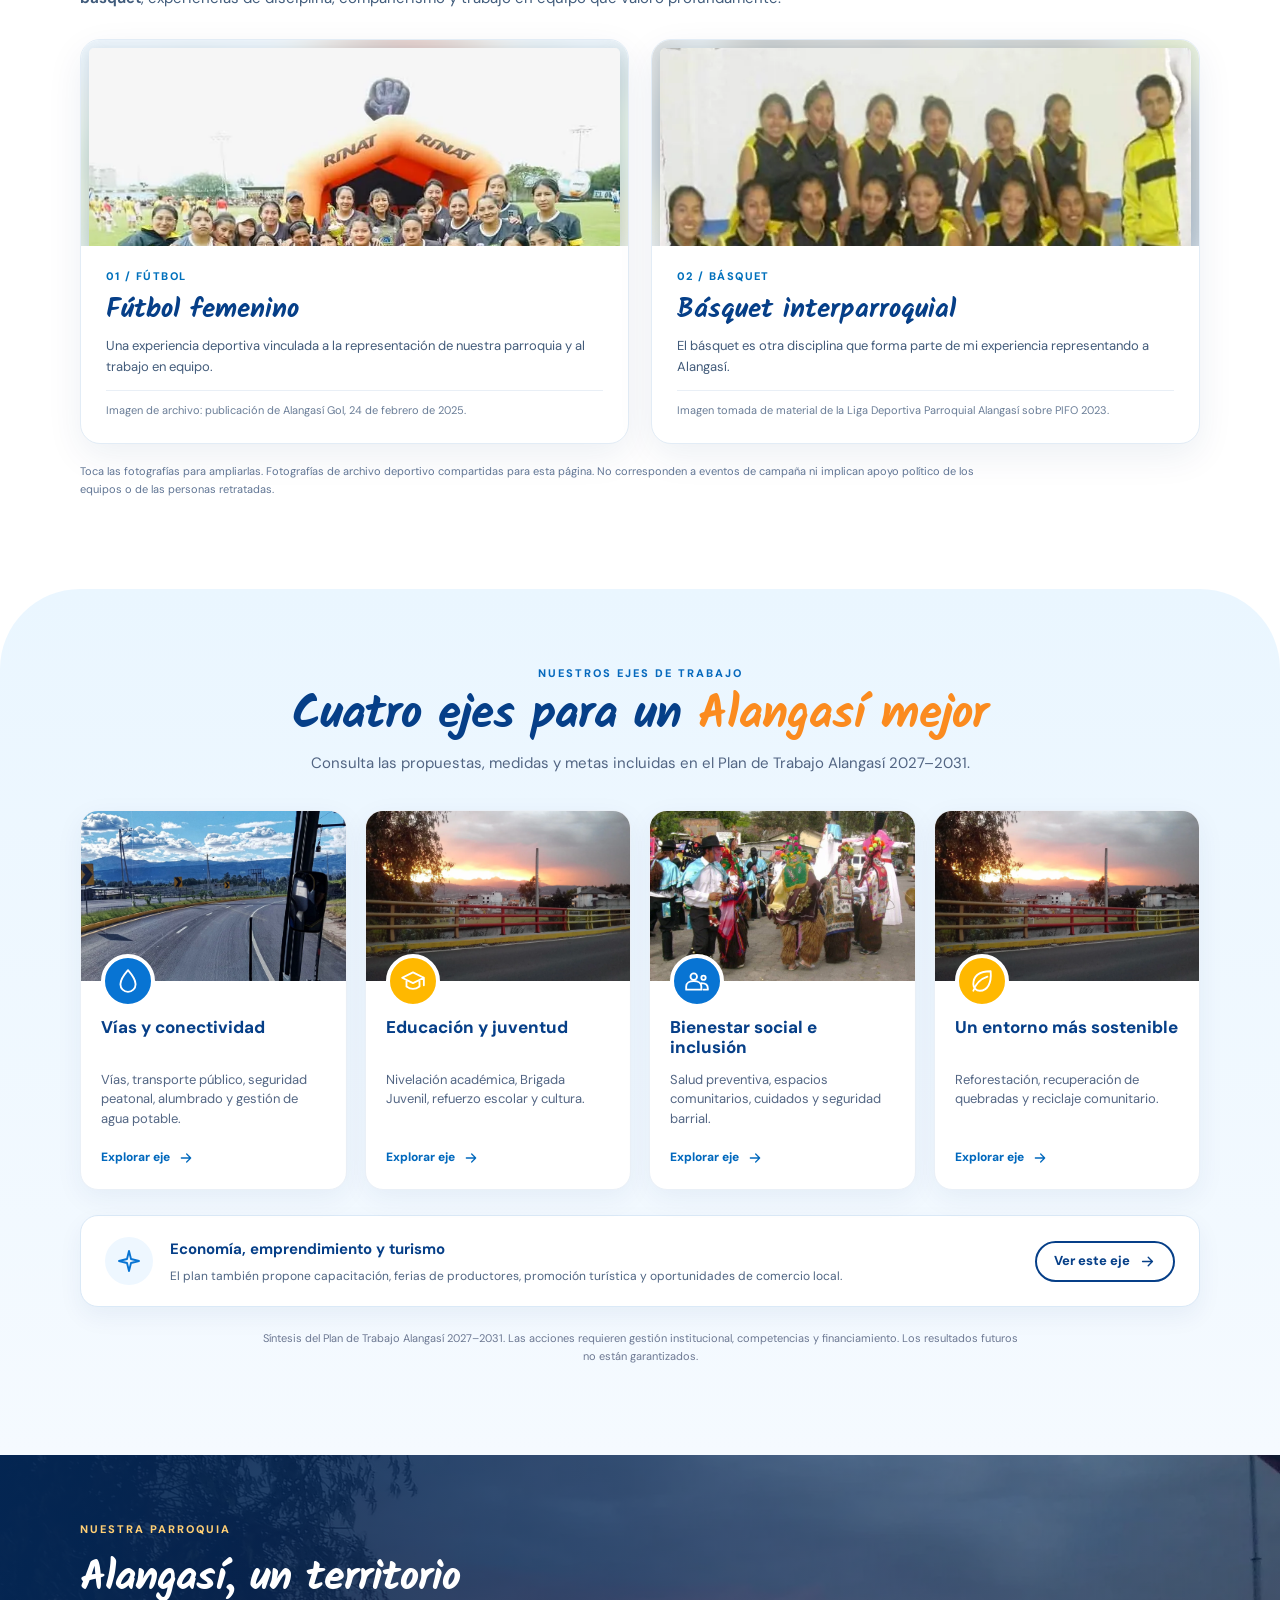
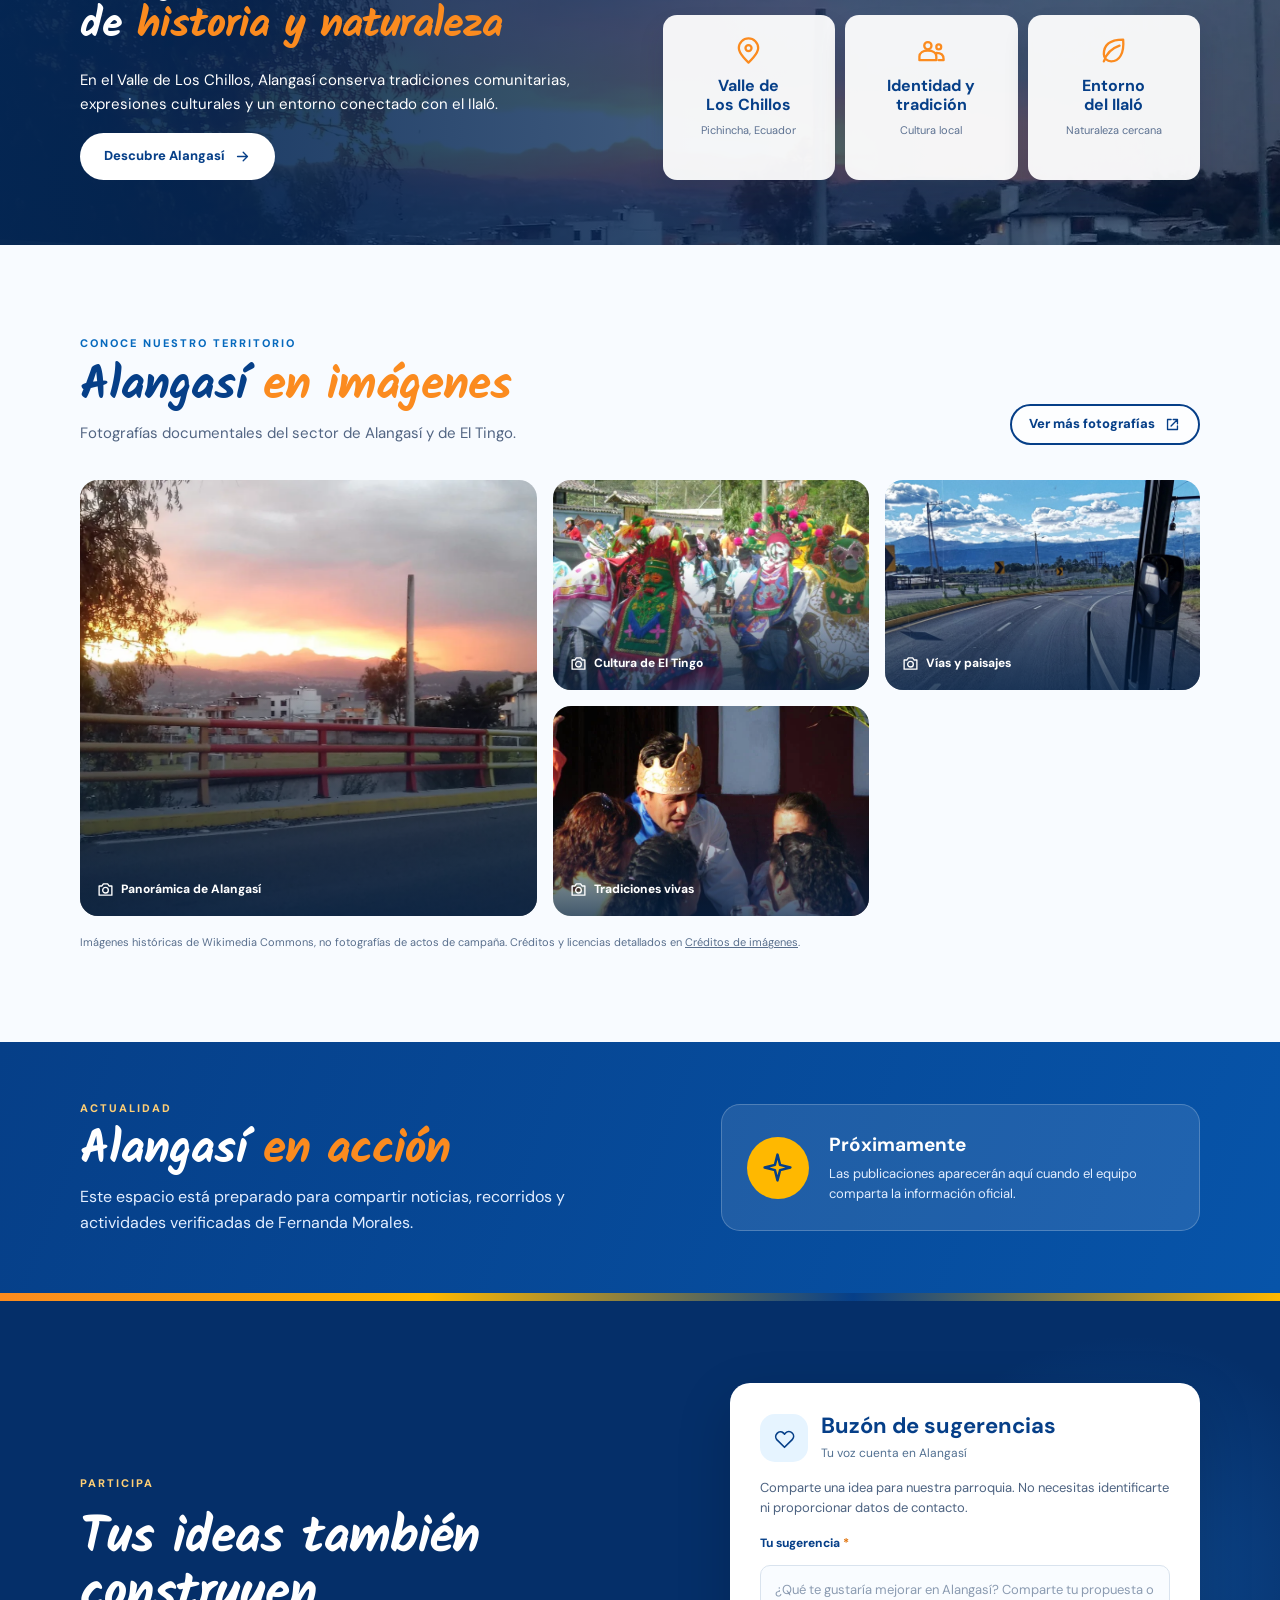
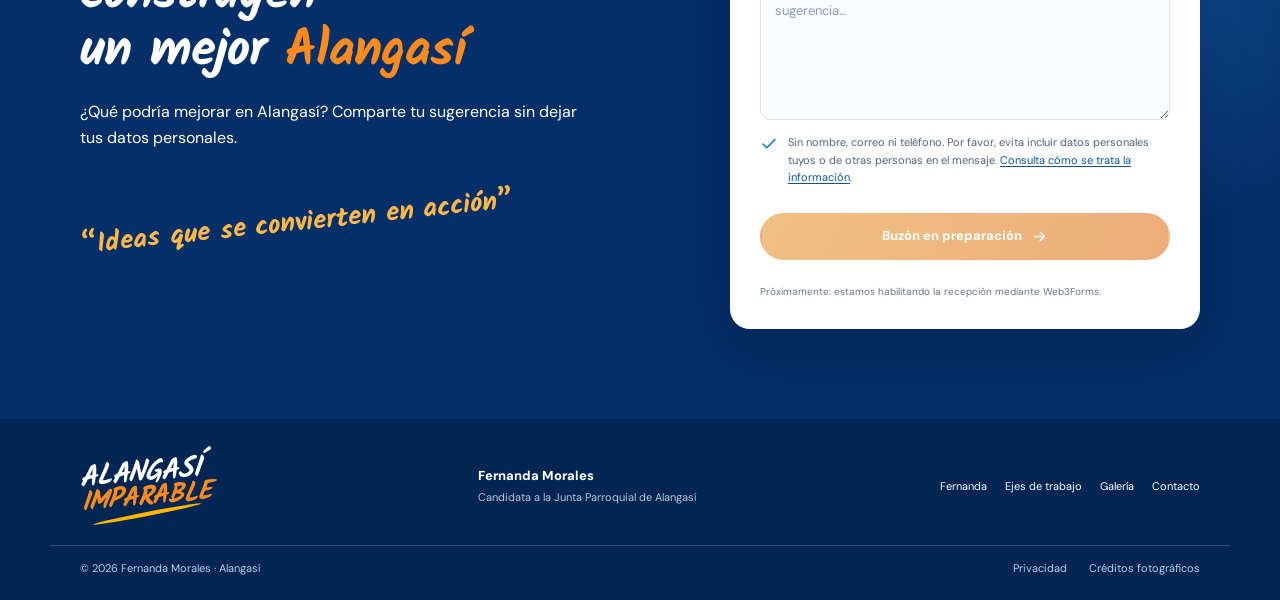
==== commit 705bb833: "chore: no exponer dirección receptora en el código público" ====
--- a/index.html
+++ b/index.html
@@ -147,7 +147,7 @@
     <section class="updates" id="noticias" aria-labelledby="updates-title"><div class="container updates-grid"><div><div class="eyebrow light">ACTUALIDAD</div><h2 id="updates-title" class="section-script">Alangasí <em>en acción</em></h2><p>Este espacio está preparado para compartir noticias, recorridos y actividades verificadas de Fernanda Morales.</p></div><div class="updates-placeholder"><span class="coming-icon"><svg><use href="#i-spark"/></svg></span><div><strong>Próximamente</strong><p>Las publicaciones aparecerán aquí cuando el equipo comparta la información oficial.</p></div></div></div></section>
 
     <section class="participate section" id="contacto" aria-labelledby="contact-title"><div class="container participate-grid"><div><div class="eyebrow light">PARTICIPA</div><h2 id="contact-title" class="section-script">Tus ideas también construyen<br>un mejor <em>Alangasí</em></h2><p>¿Qué podría mejorar en Alangasí? Comparte tu sugerencia sin dejar tus datos personales.</p><div class="participate-quote">“Ideas que se convierten en acción”</div></div><form class="contact-form anonymous-suggestion-form" id="contact-form" action="https://api.web3forms.com/submit" method="POST" aria-labelledby="suggestion-form-title">
-          <!-- Web3Forms: reemplazar PENDIENTE_DE_ACCESS_KEY con la clave vinculada a alangasiimparable@gmail.com. No es la contraseña de Gmail. -->
+          <!-- Web3Forms: reemplazar PENDIENTE_DE_ACCESS_KEY con el identificador público del formulario. Nunca publicar una contraseña. -->
           <input type="hidden" name="access_key" value="PENDIENTE_DE_ACCESS_KEY" id="web3forms-access-key">
           <input type="hidden" name="subject" value="Nueva sugerencia ciudadana — Alangasí Imparable">
           <div class="honeypot" aria-hidden="true"><label>No completar: <input type="checkbox" name="botcheck" tabindex="-1" autocomplete="off"></label></div>
--- a/styles.css
+++ b/styles.css
@@ -430,3 +430,27 @@
 @media(max-width:830px){.sports-card-photo{height:180px;padding:8px}}
 @media(max-width:620px){.sports-card-photo{height:190px;padding:7px}.sports-card-body{padding:16px 18px 17px}.sports-card-body h4{font-size:23px}}
 @media(max-width:380px){.sports-card-photo{height:172px;padding:6px}}
+
+
+/* Buzón ciudadano: formulario anónimo para GitHub Pages + Web3Forms */
+.anonymous-suggestion-form{gap:12px}
+.suggestion-form-heading{display:flex;align-items:center;gap:13px;margin-bottom:3px}
+.suggestion-form-icon{width:48px;height:48px;display:grid;place-items:center;border-radius:15px;background:#e6f4ff;color:#063f88;flex:none}
+.suggestion-form-heading h3{font-size:22px;margin:0;color:#063f88;line-height:1.2}
+.suggestion-form-heading p{font-size:12px;margin:4px 0 0;color:#527091}
+.suggestion-form-lead{margin:0 0 4px;color:#4c6280;font-size:13px;line-height:1.55}
+.anonymous-suggestion-form>label{font-size:13px;font-weight:800}
+.form-required{color:#e1740d}
+.anonymous-suggestion-form textarea{min-height:150px;max-height:340px;padding:14px!important;line-height:1.6}
+.suggestion-privacy-info{display:flex;gap:10px;align-items:flex-start;font-size:11px;line-height:1.6;color:#4c6280;margin:2px 0 5px}
+.suggestion-privacy-info svg{width:18px;height:18px;color:#0075c8;margin-top:1px}
+.suggestion-privacy-info a{color:#07549b;text-decoration:underline;text-underline-offset:2px}
+.anonymous-suggestion-form .btn-submit:disabled{cursor:not-allowed;opacity:.66;filter:grayscale(.25)}
+.anonymous-suggestion-form .form-status:not(:empty){padding:10px 12px;background:#edf8ff;border-radius:9px;font-size:12px}
+.suggestion-setup-note{font-size:11px;line-height:1.55;color:#60718c}
+@media(max-width:600px){
+  .anonymous-suggestion-form{padding:23px 20px;gap:10px}
+  .suggestion-form-heading h3{font-size:21px}
+  .anonymous-suggestion-form textarea{min-height:140px}
+  .suggestion-privacy-info{font-size:11px}
+}
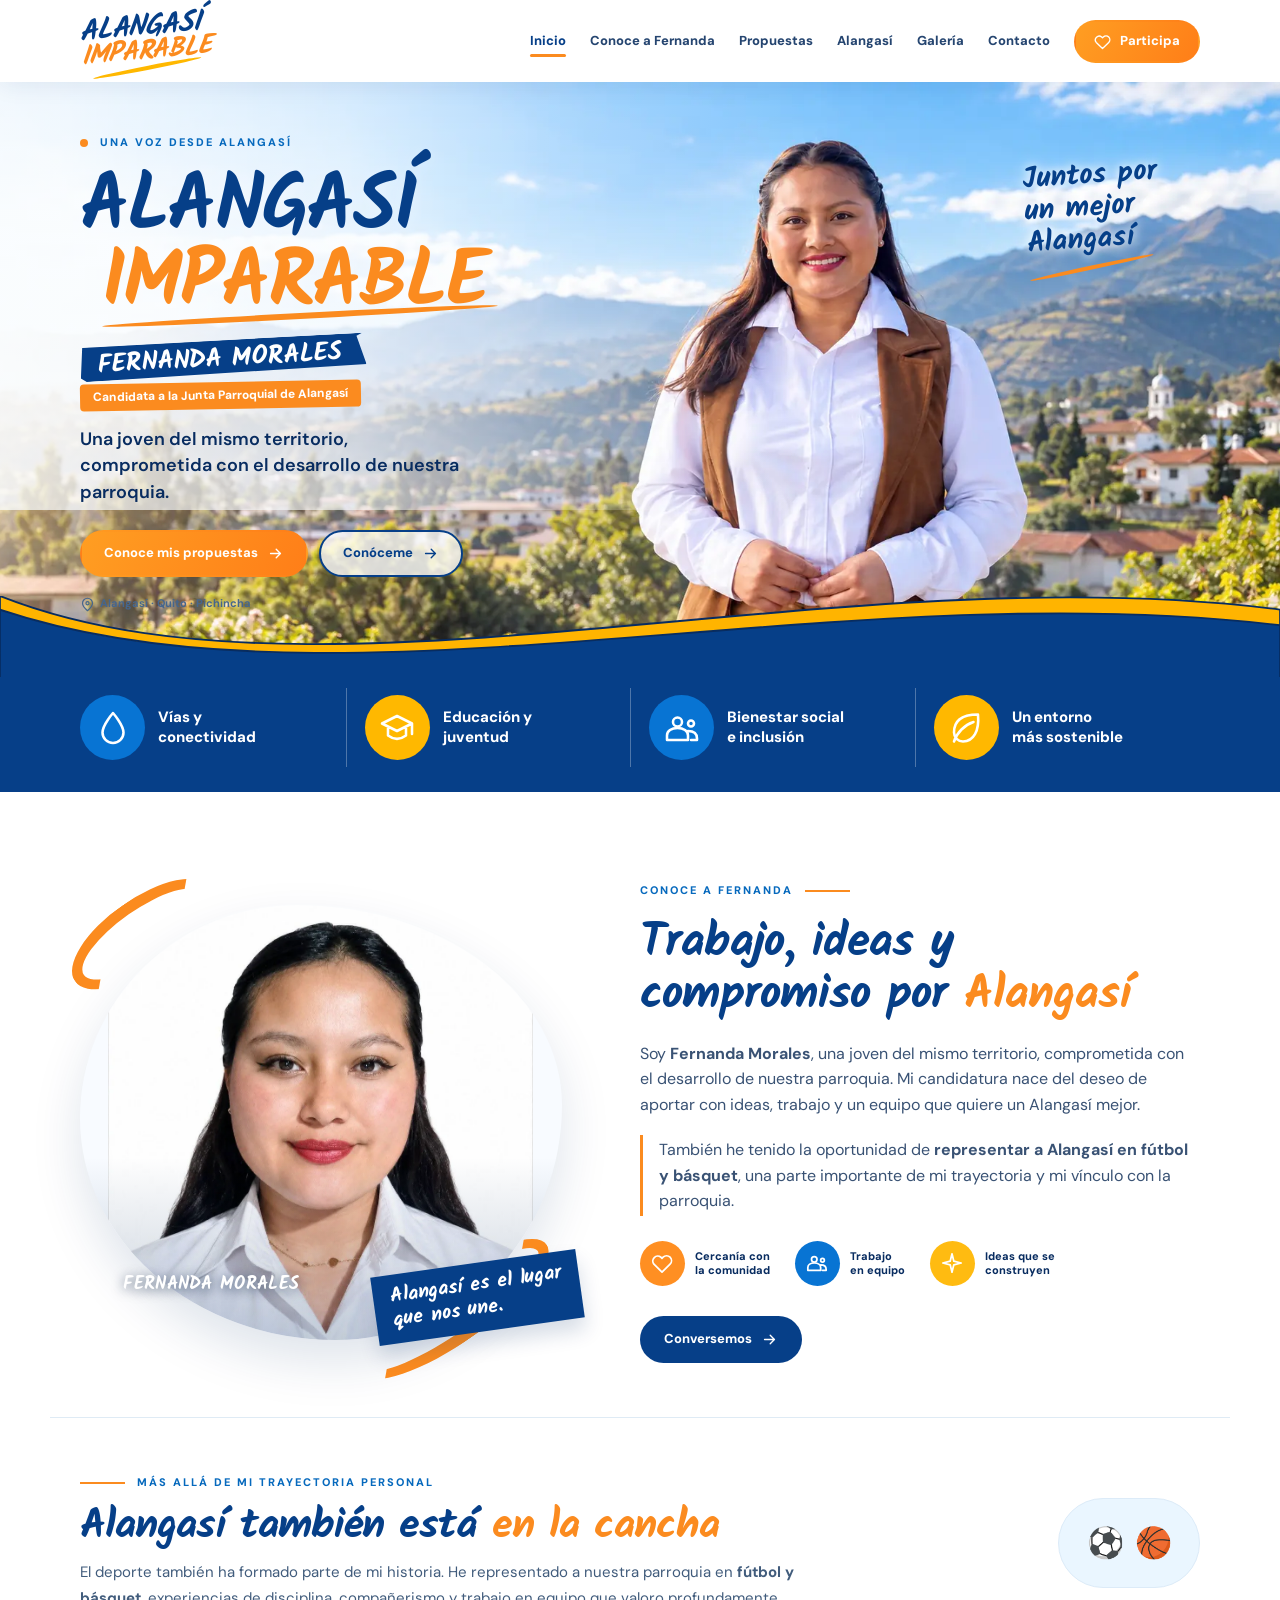
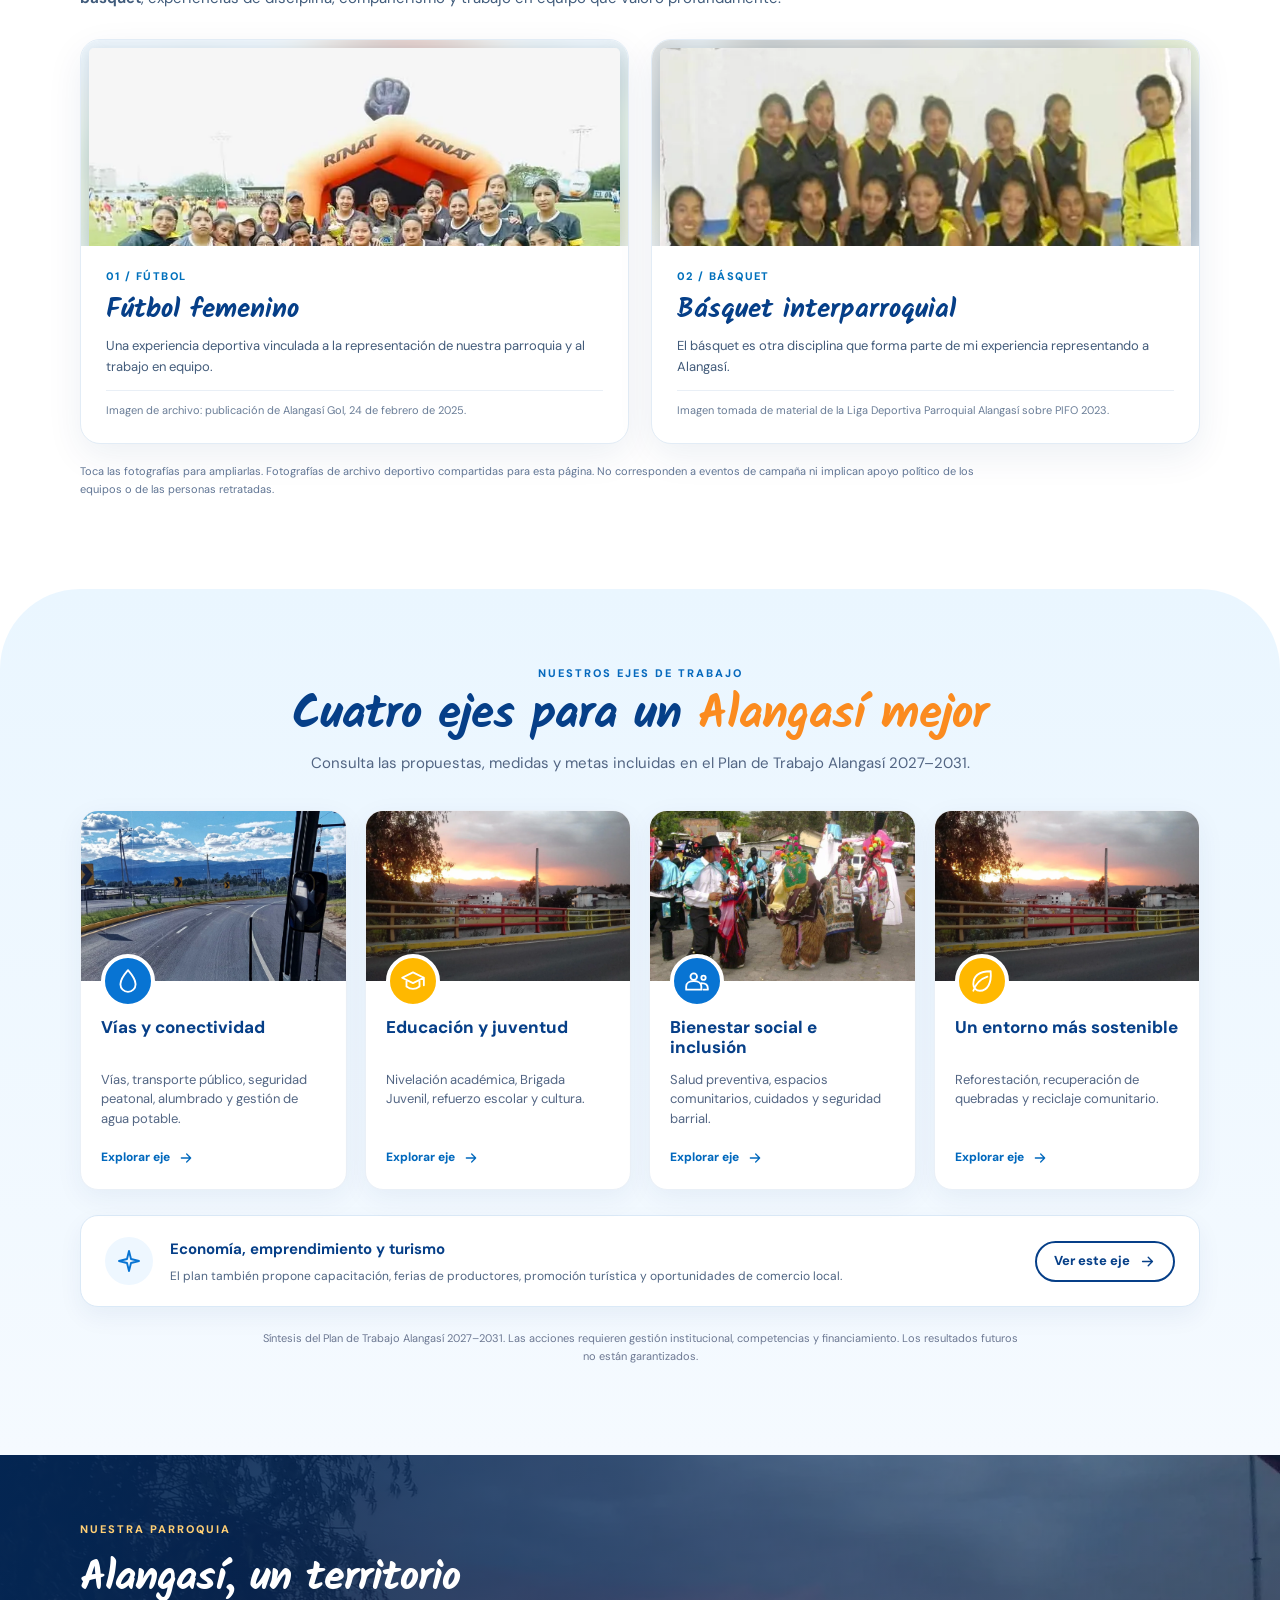
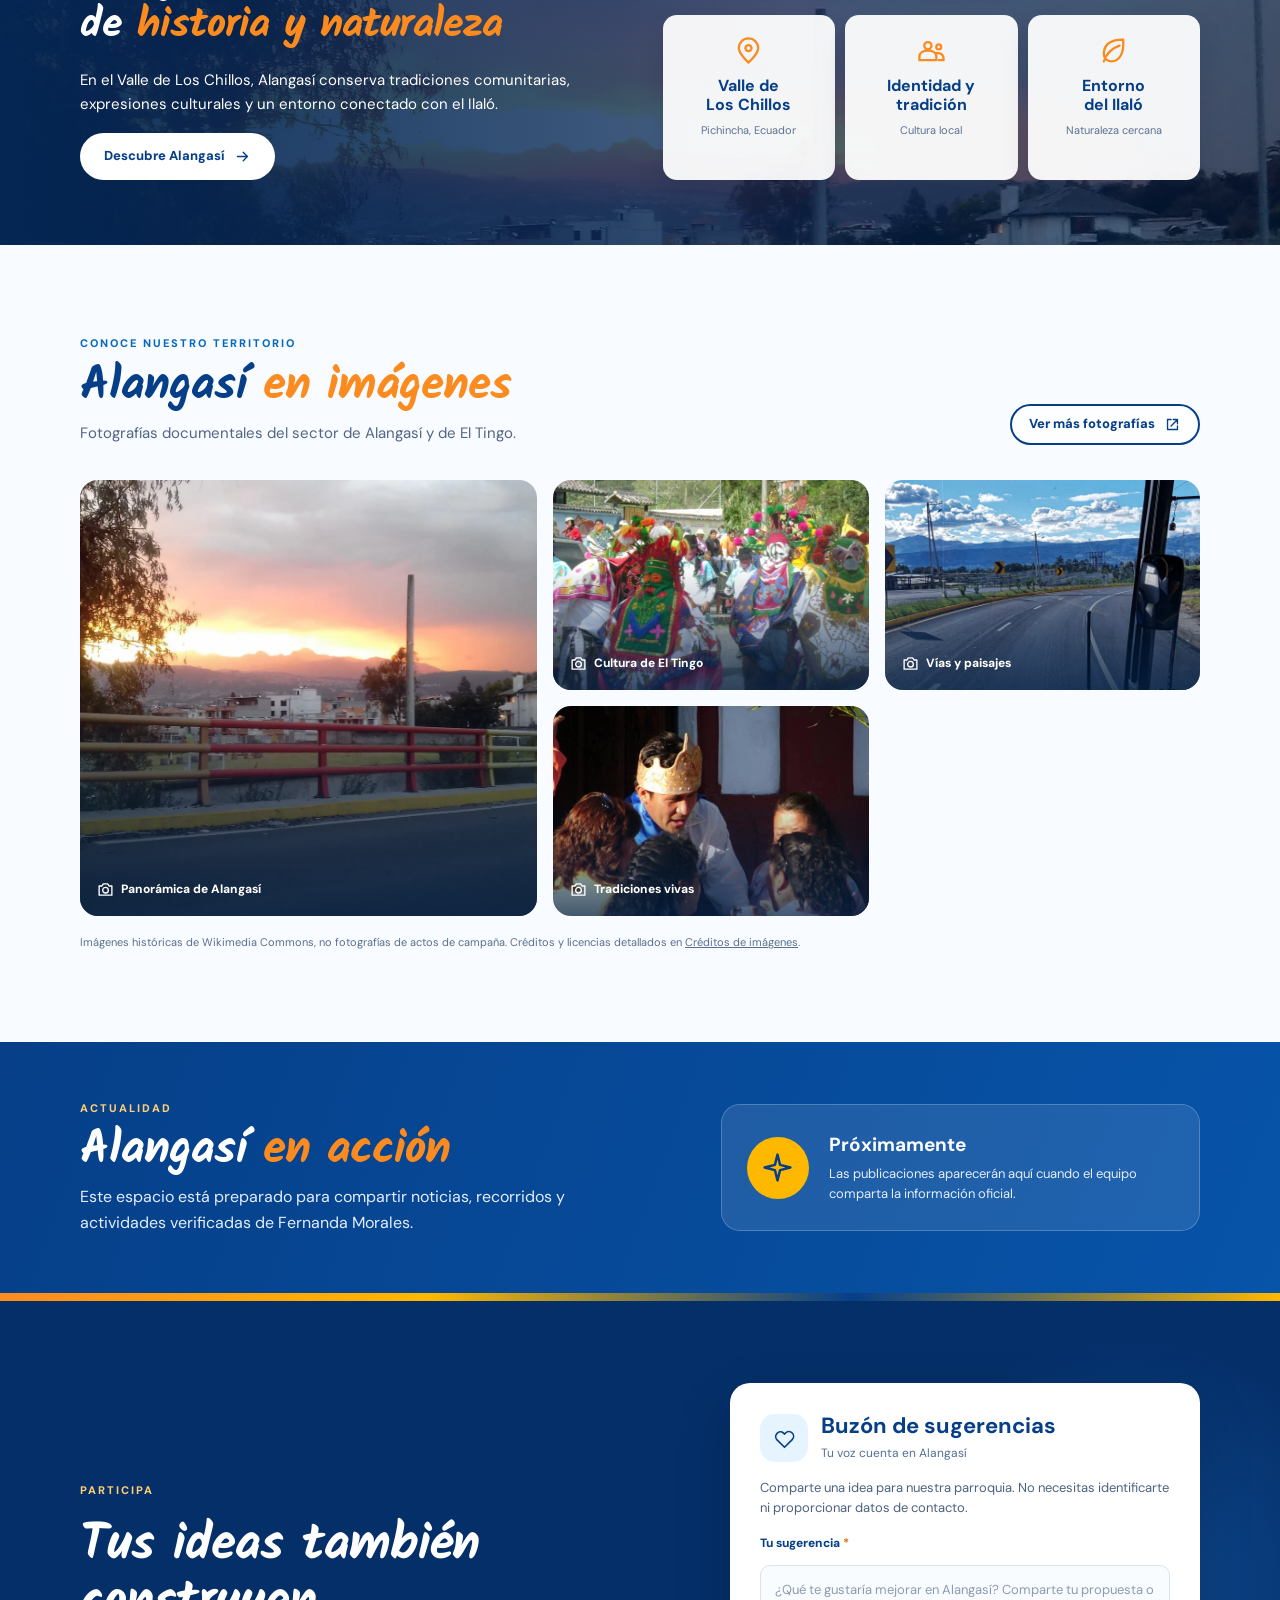
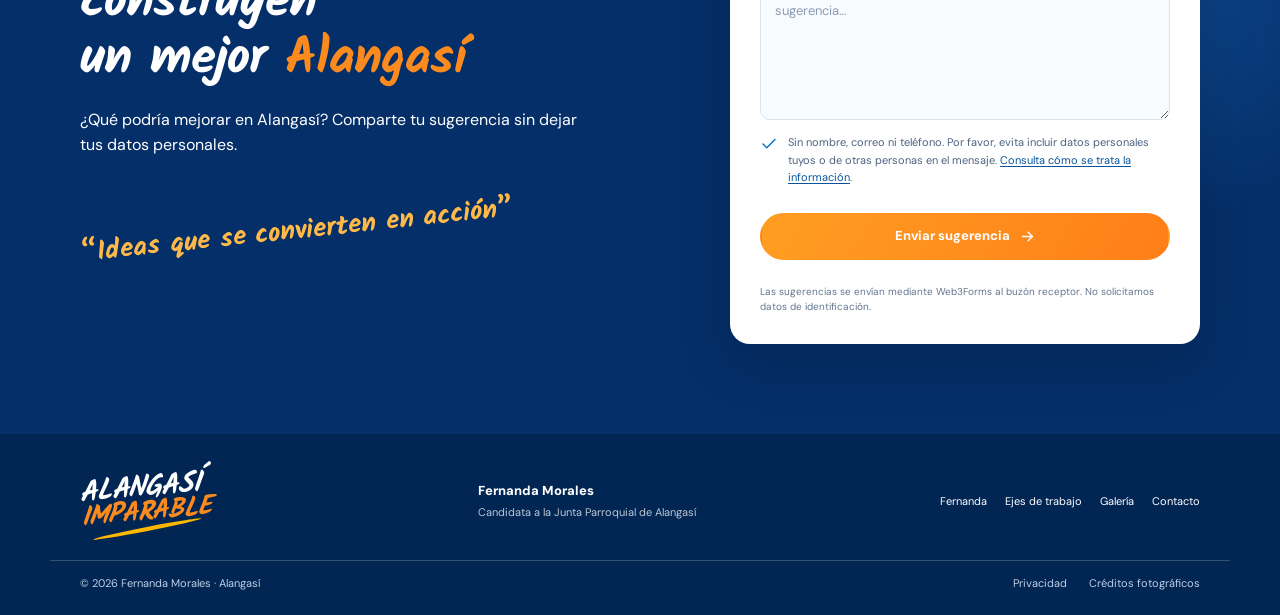
==== commit cfac1901: "feat: activar recepcion de sugerencias anonimas por Web3Forms" ====
--- a/index.html
+++ b/index.html
@@ -148,7 +148,7 @@
 
     <section class="participate section" id="contacto" aria-labelledby="contact-title"><div class="container participate-grid"><div><div class="eyebrow light">PARTICIPA</div><h2 id="contact-title" class="section-script">Tus ideas también construyen<br>un mejor <em>Alangasí</em></h2><p>¿Qué podría mejorar en Alangasí? Comparte tu sugerencia sin dejar tus datos personales.</p><div class="participate-quote">“Ideas que se convierten en acción”</div></div><form class="contact-form anonymous-suggestion-form" id="contact-form" action="https://api.web3forms.com/submit" method="POST" aria-labelledby="suggestion-form-title">
           <!-- Web3Forms: reemplazar PENDIENTE_DE_ACCESS_KEY con el identificador público del formulario. Nunca publicar una contraseña. -->
-          <input type="hidden" name="access_key" value="PENDIENTE_DE_ACCESS_KEY" id="web3forms-access-key">
+          <input type="hidden" name="access_key" value="49303565-9535-4c8e-89f8-6031e6485157" id="web3forms-access-key">
           <input type="hidden" name="subject" value="Nueva sugerencia ciudadana — Alangasí Imparable">
           <div class="honeypot" aria-hidden="true"><label>No completar: <input type="checkbox" name="botcheck" tabindex="-1" autocomplete="off"></label></div>
           <div class="suggestion-form-heading">
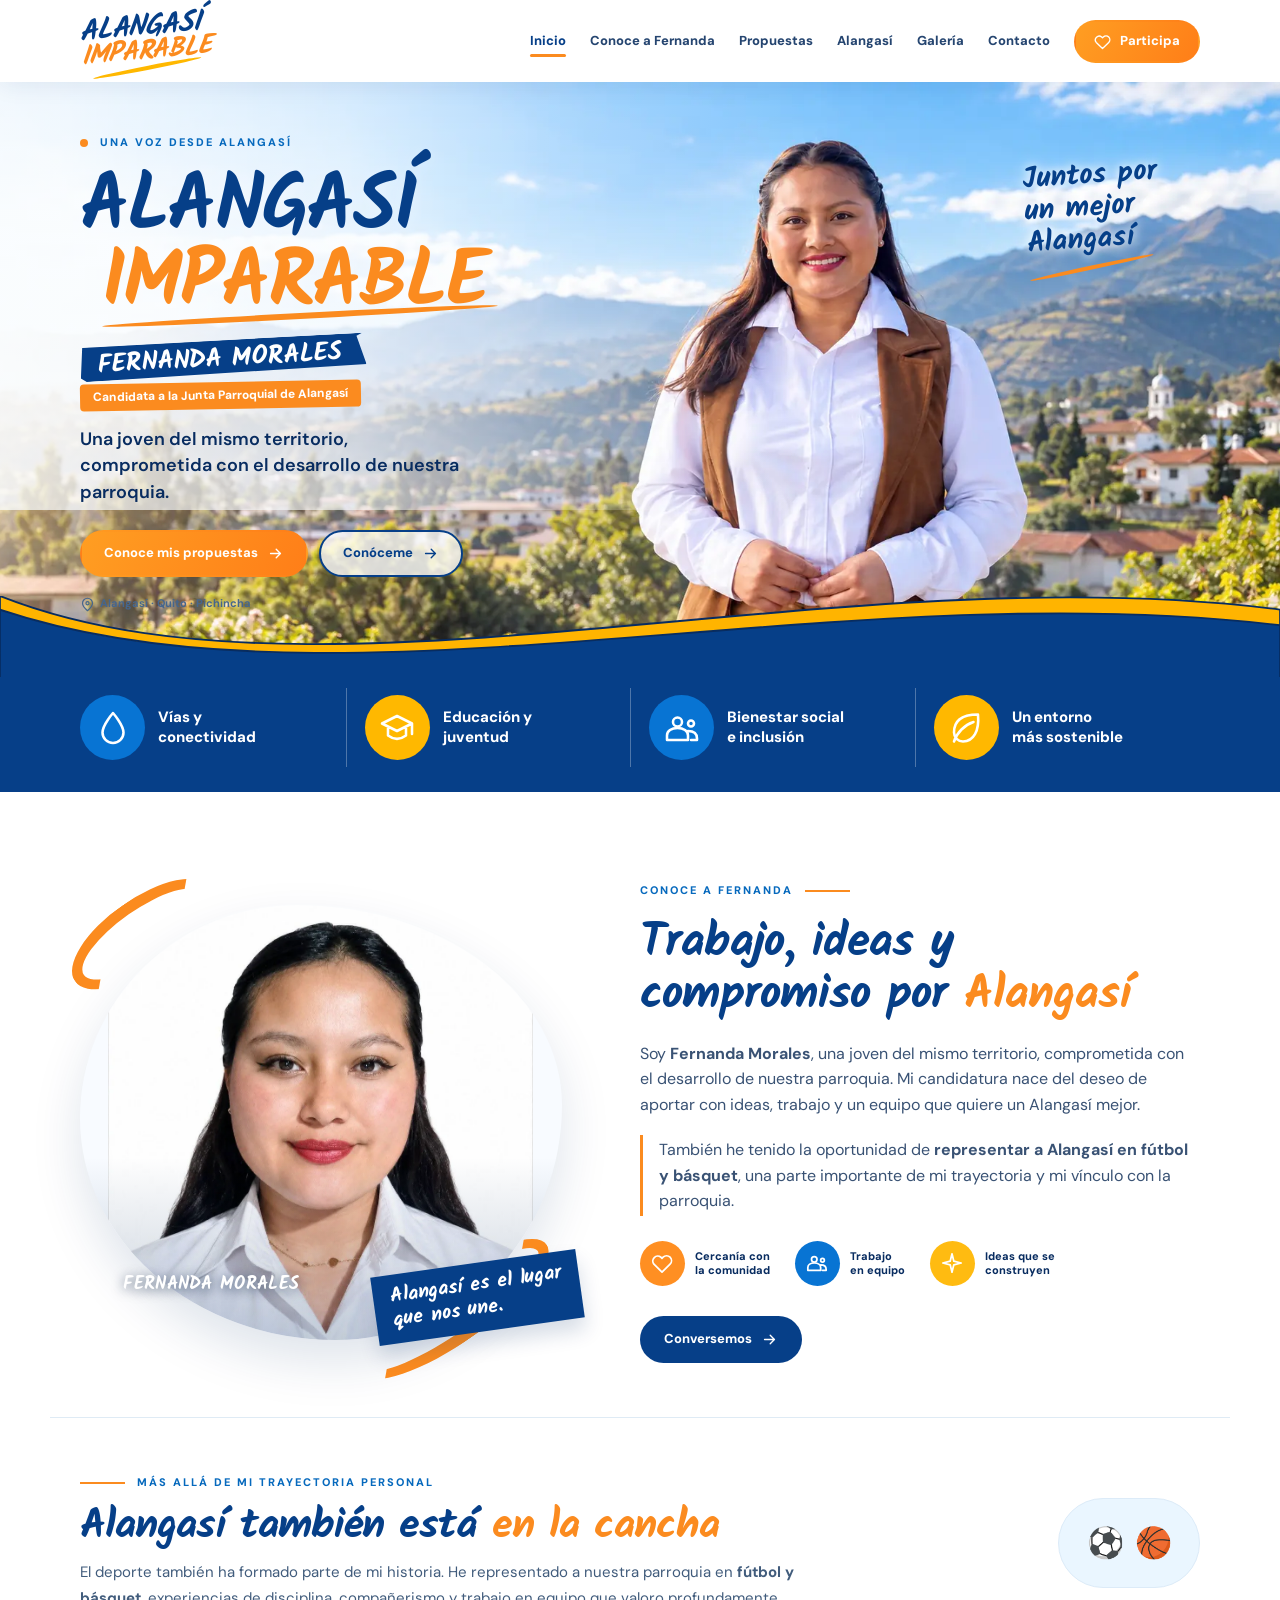
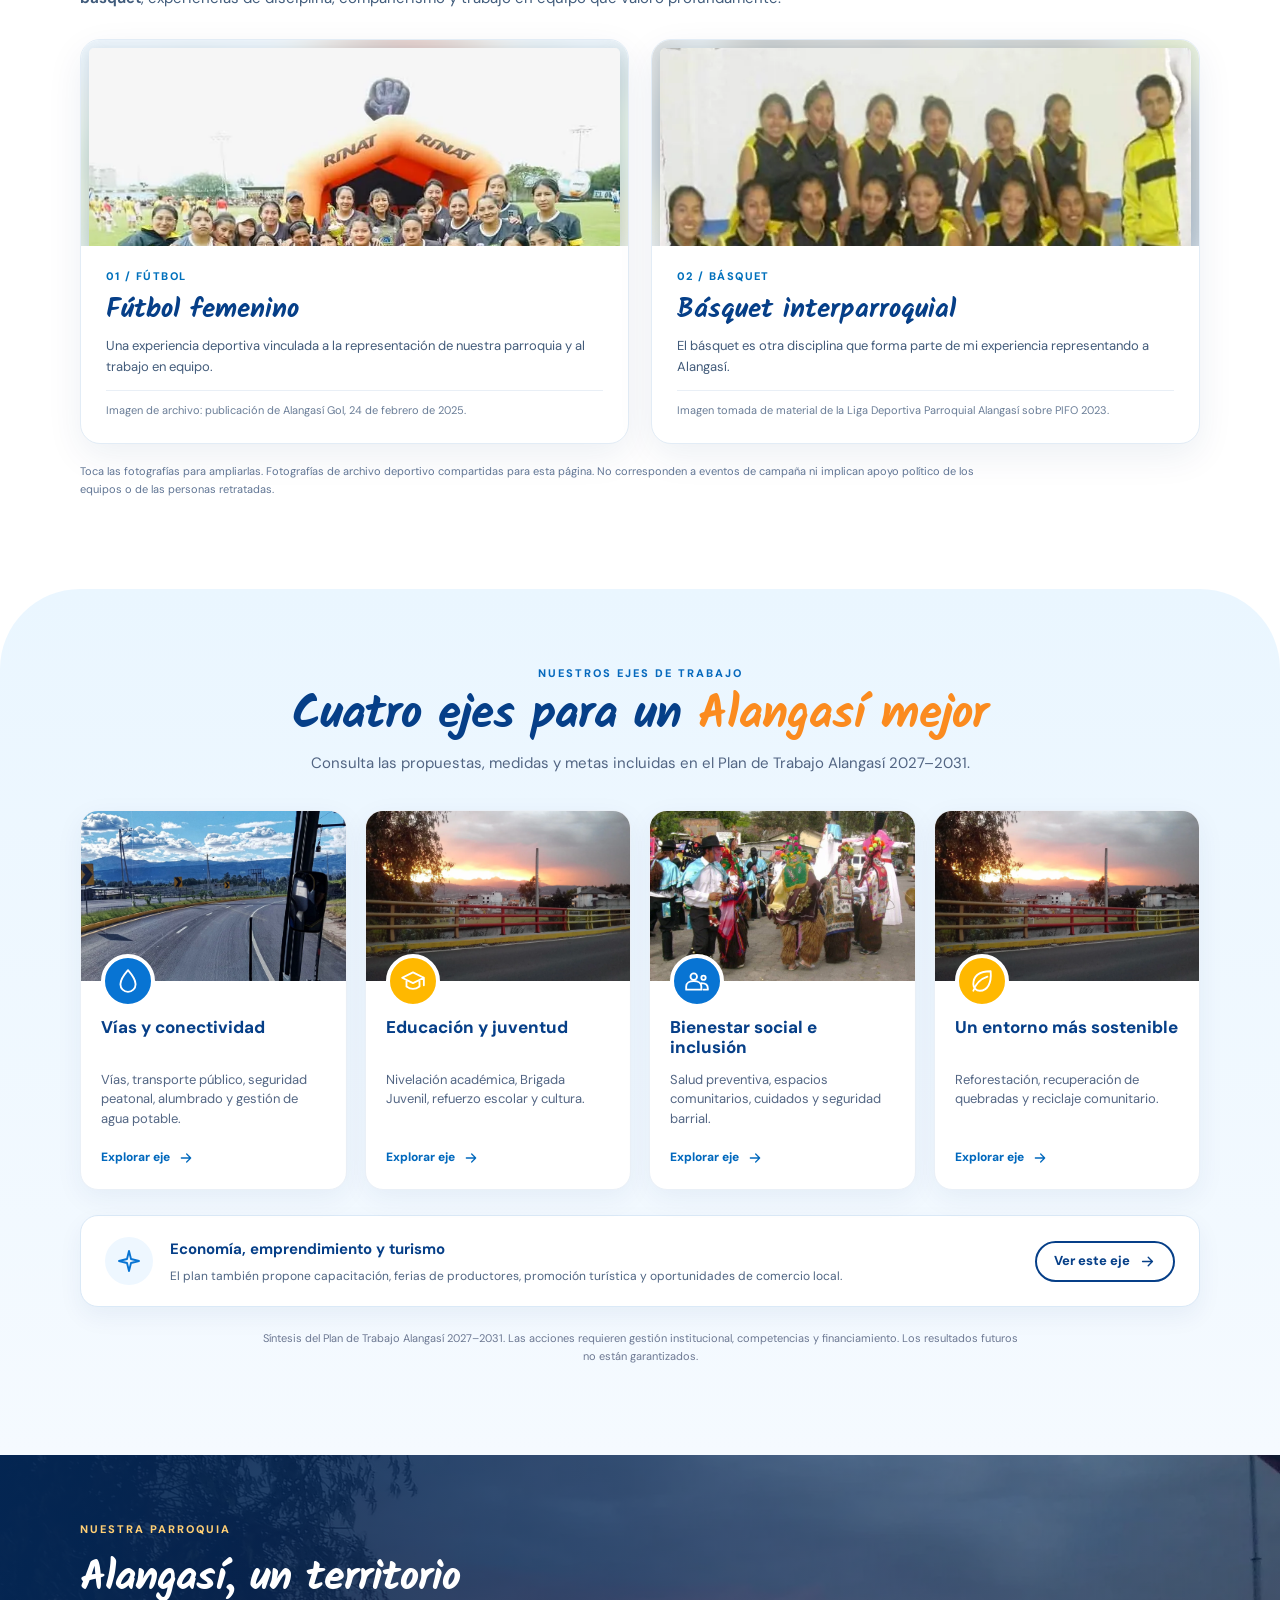
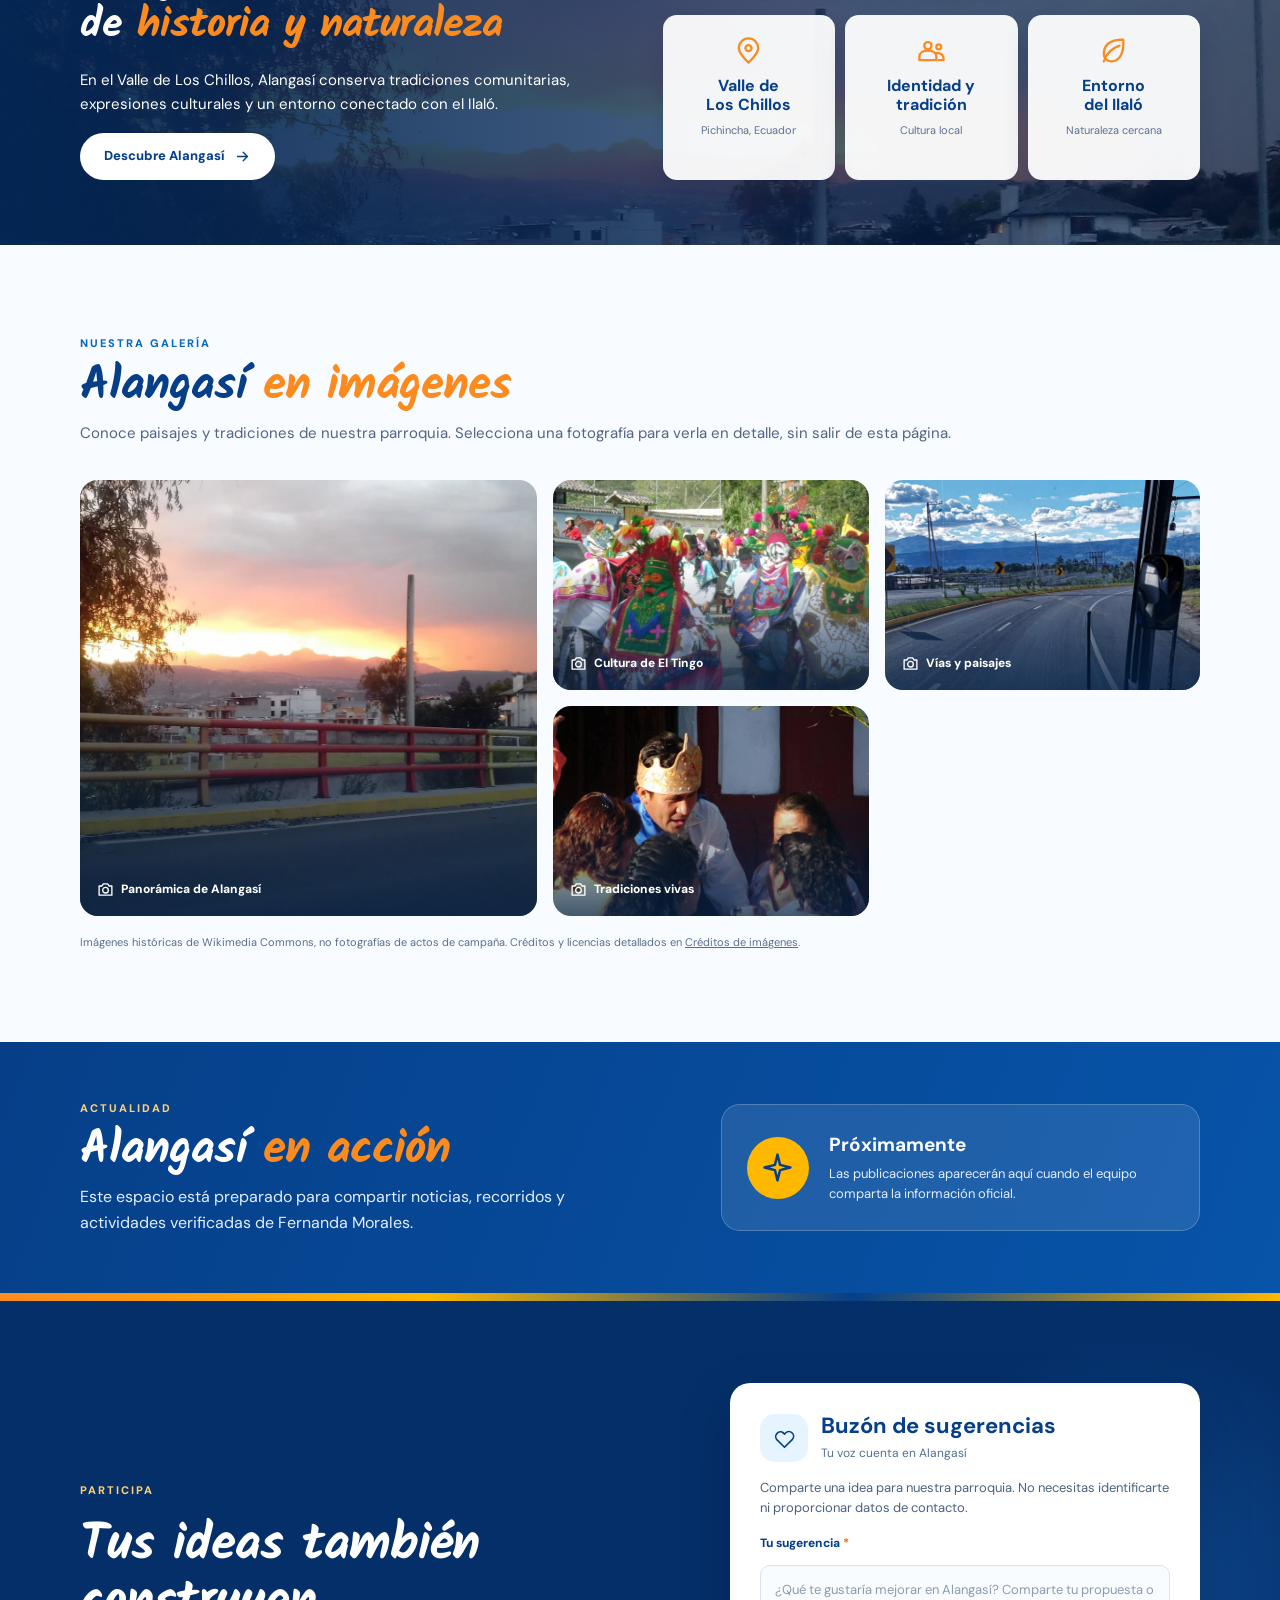
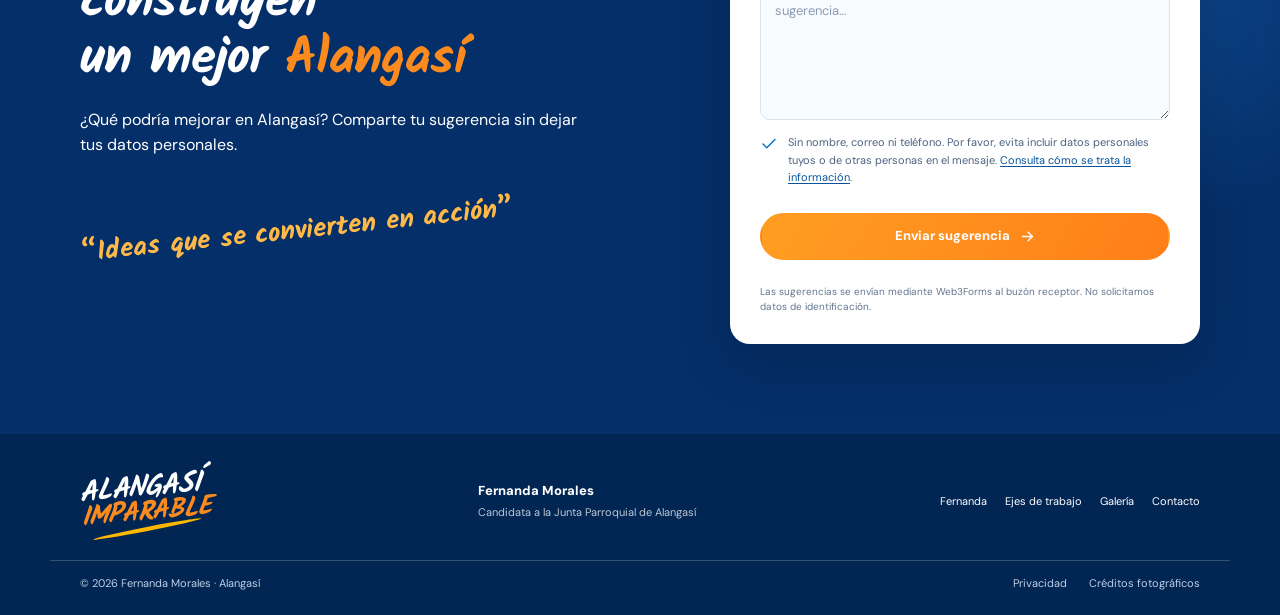
==== commit b19a027f: "ui: eliminar enlace externo de galeria y destacar fotos dentro del sitio" ====
--- a/index.html
+++ b/index.html
@@ -137,7 +137,7 @@
 
     <section class="territory" id="alangasi" aria-labelledby="territory-title"><div class="territory-photo"></div><div class="container territory-inner"><div class="territory-copy"><div class="eyebrow light">NUESTRA PARROQUIA</div><h2 id="territory-title" class="section-script">Alangasí, un territorio<br>de <em>historia y naturaleza</em></h2><p>En el Valle de Los Chillos, Alangasí conserva tradiciones comunitarias, expresiones culturales y un entorno conectado con el Ilaló.</p><a class="btn btn-white" href="#galeria">Descubre Alangasí <svg><use href="#i-arrow"/></svg></a></div><div class="territory-facts"><div><svg><use href="#i-location"/></svg><strong>Valle de<br>Los Chillos</strong><span>Pichincha, Ecuador</span></div><div><svg><use href="#i-people"/></svg><strong>Identidad y<br>tradición</strong><span>Cultura local</span></div><div><svg><use href="#i-leaf"/></svg><strong>Entorno<br>del Ilaló</strong><span>Naturaleza cercana</span></div></div></div></section>
 
-    <section class="section gallery" id="galeria" aria-labelledby="gallery-title"><div class="container"><div class="section-heading heading-between"><div><div class="eyebrow">CONOCE NUESTRO TERRITORIO</div><h2 id="gallery-title" class="section-script">Alangasí <em>en imágenes</em></h2><p>Fotografías documentales del sector de Alangasí y de El Tingo.</p></div><a href="https://commons.wikimedia.org/wiki/Category:Alangasi" target="_blank" rel="noopener noreferrer" class="btn btn-outline small">Ver más fotografías <svg><use href="#i-external"/></svg></a></div><div class="gallery-grid">
+    <section class="section gallery" id="galeria" aria-labelledby="gallery-title"><div class="container"><div class="section-heading"><div><div class="eyebrow">NUESTRA GALERÍA</div><h2 id="gallery-title" class="section-script">Alangasí <em>en imágenes</em></h2><p>Conoce paisajes y tradiciones de nuestra parroquia. Selecciona una fotografía para verla en detalle, sin salir de esta página.</p></div></div><div class="gallery-grid">
       <button class="gallery-item gallery-wide" data-full="assets/alangasi-panorama.webp" data-caption="Alangasí — vista desde el sector del intercambiador Zamora-ESPE (2021)" data-credit="Jose20052020 · CC BY-SA 4.0"><img src="assets/alangasi-panorama.webp" alt="Vista panorámica documentada del sector de Alangasí" loading="lazy"/><span class="gallery-label"><svg><use href="#i-camera"/></svg> Panorámica de Alangasí</span></button>
       <button class="gallery-item" data-full="assets/cultura-el-tingo.webp" data-caption="El Tingo — tradición cultural (2007)" data-credit="Diego Tirira · CC BY-SA 2.0"><img src="assets/cultura-el-tingo.webp" alt="Celebraciones tradicionales fotografiadas en El Tingo" loading="lazy"/><span class="gallery-label"><svg><use href="#i-camera"/></svg> Cultura de El Tingo</span></button>
       <button class="gallery-item" data-full="assets/vias-alangasi.webp" data-caption="Sector de la vía Panamericana en Alangasí (2020)" data-credit="Burkhard Mücke · CC BY-SA 4.0"><img src="assets/vias-alangasi.webp" alt="Vía en el sector de Alangasí y paisaje de montañas" loading="lazy"/><span class="gallery-label"><svg><use href="#i-camera"/></svg> Vías y paisajes</span></button>
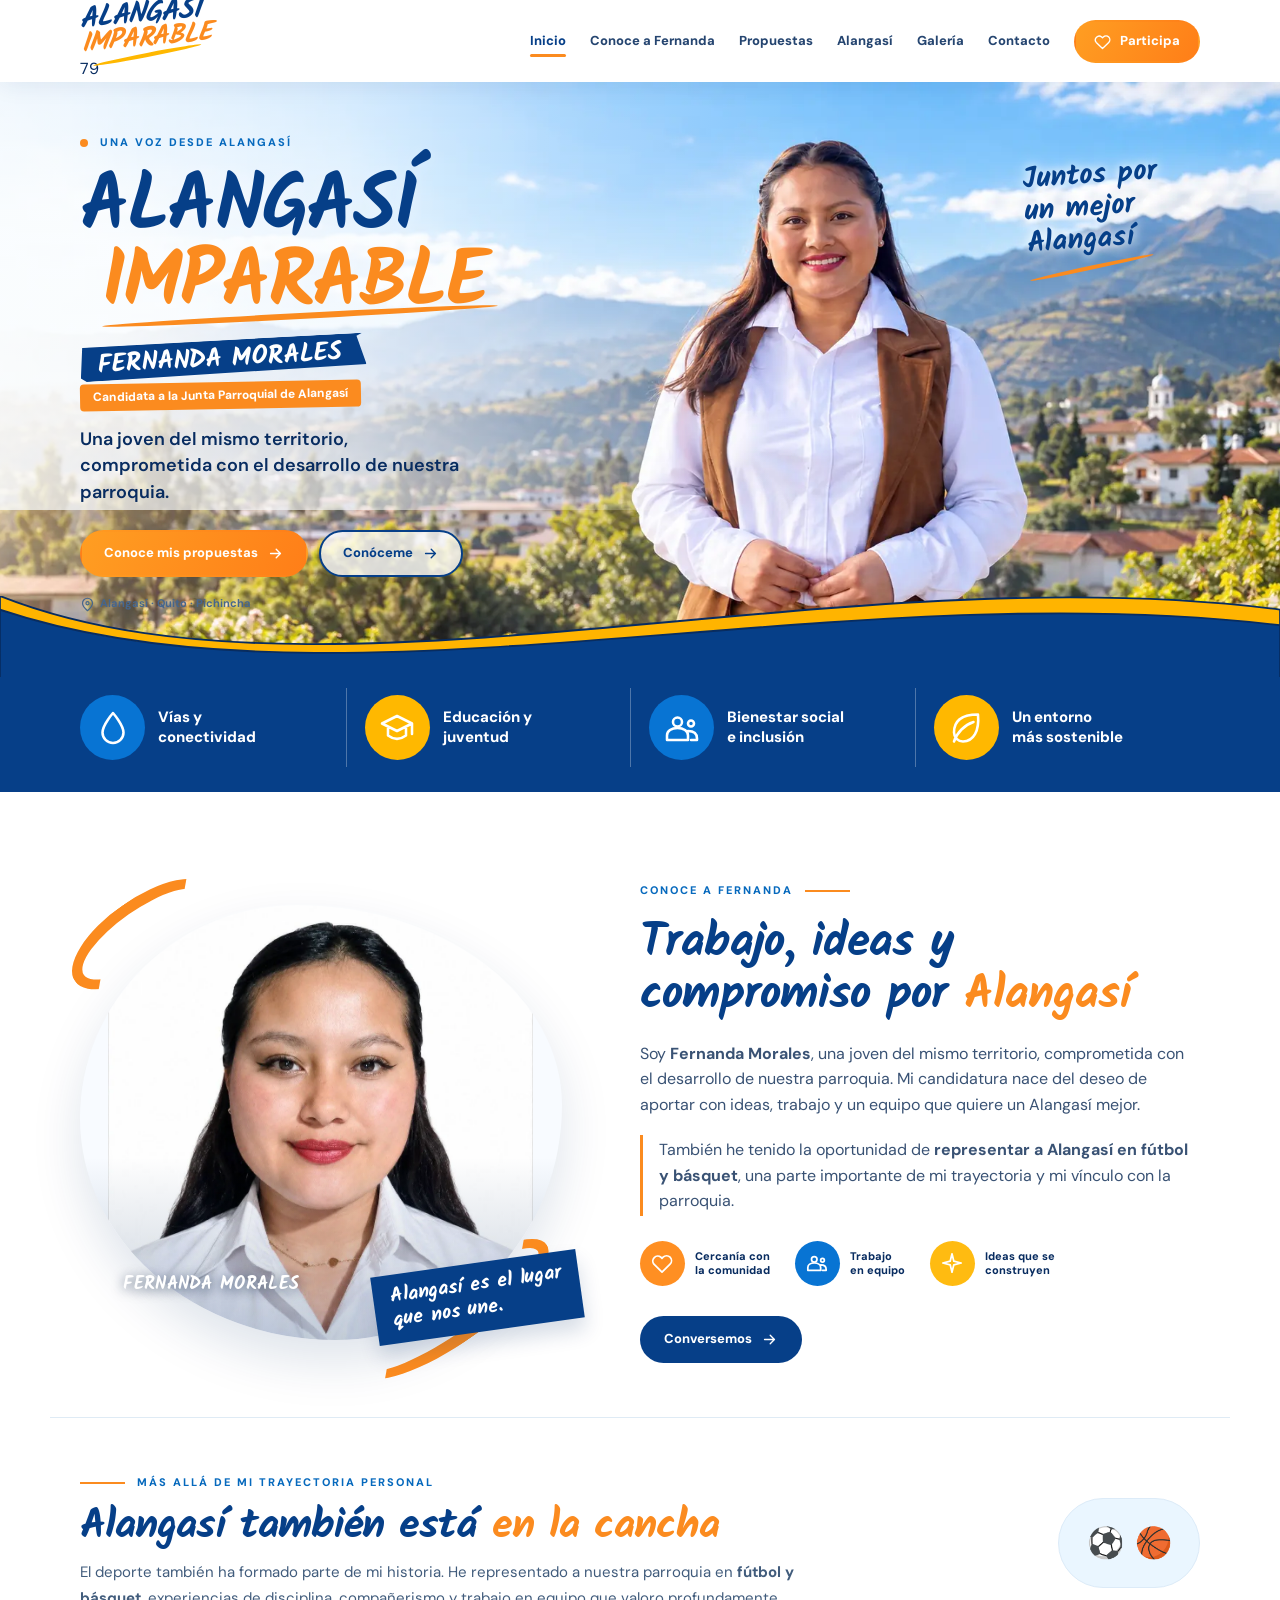
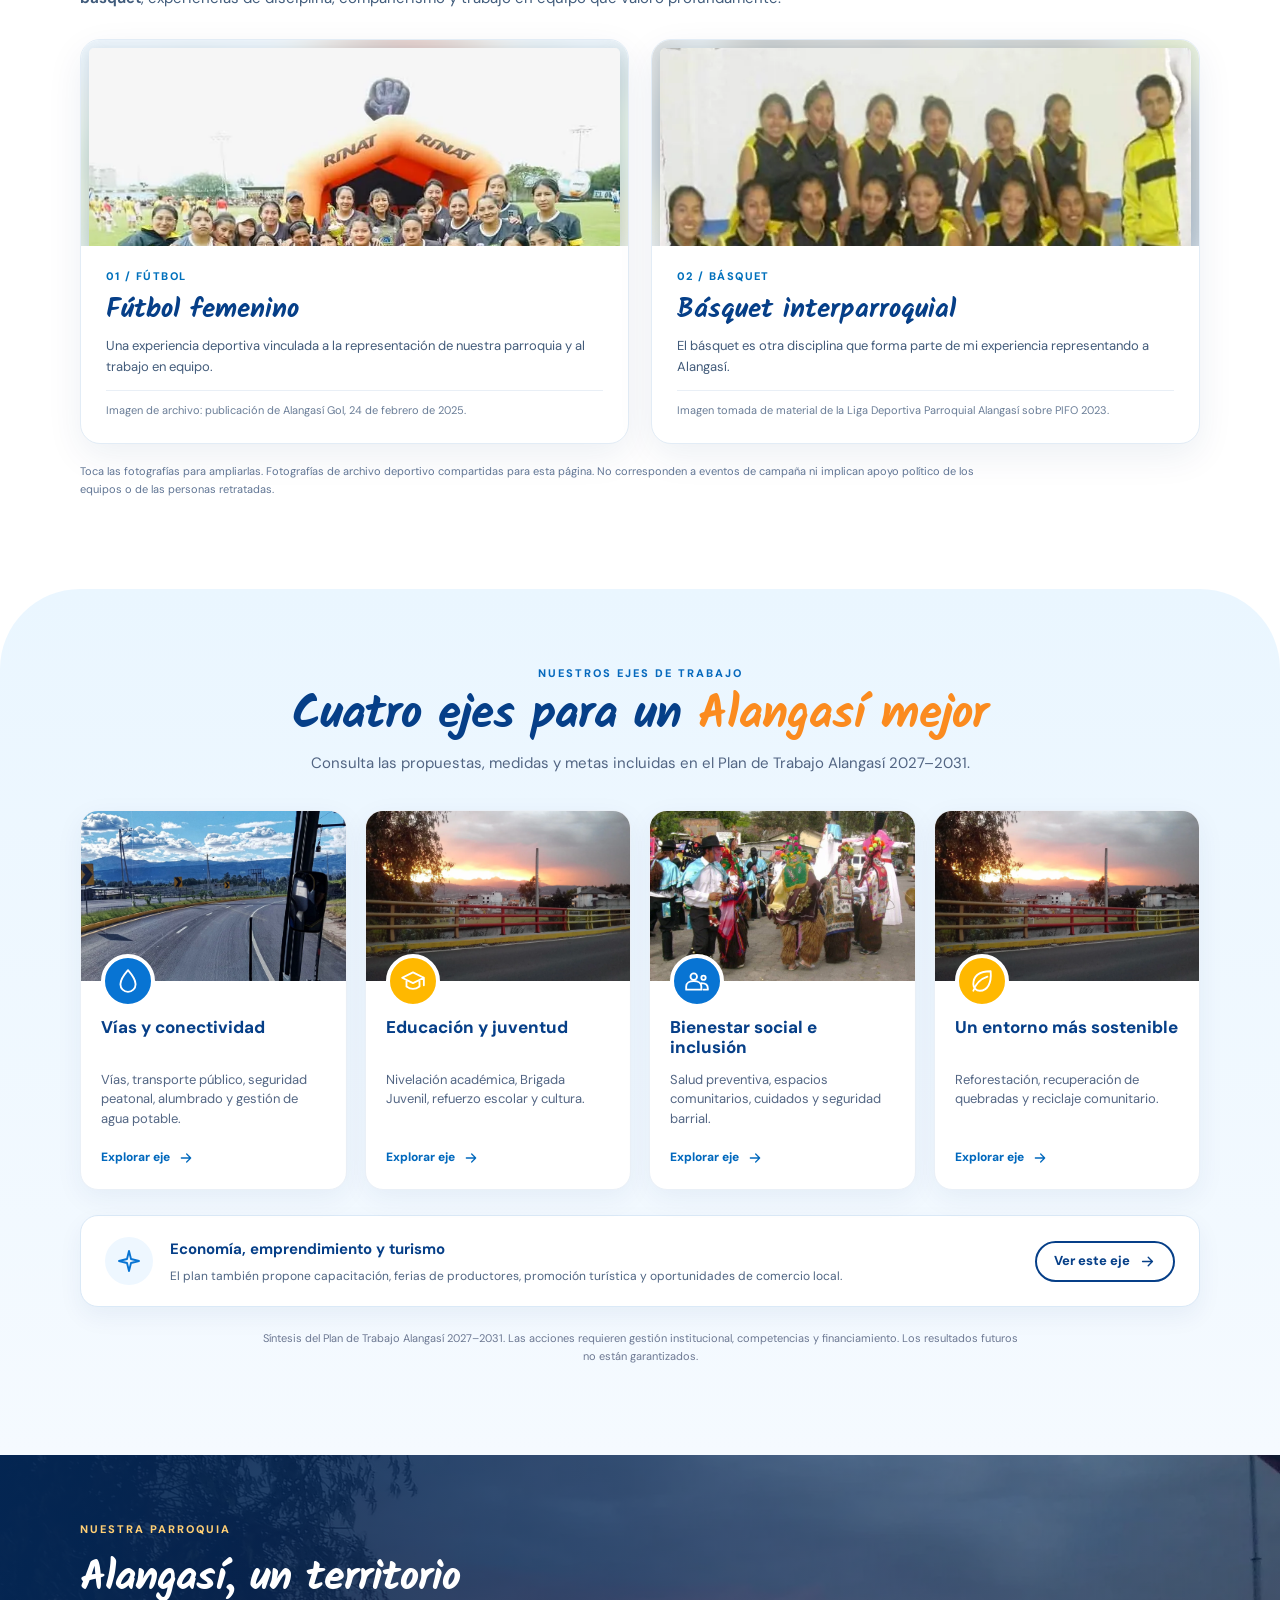
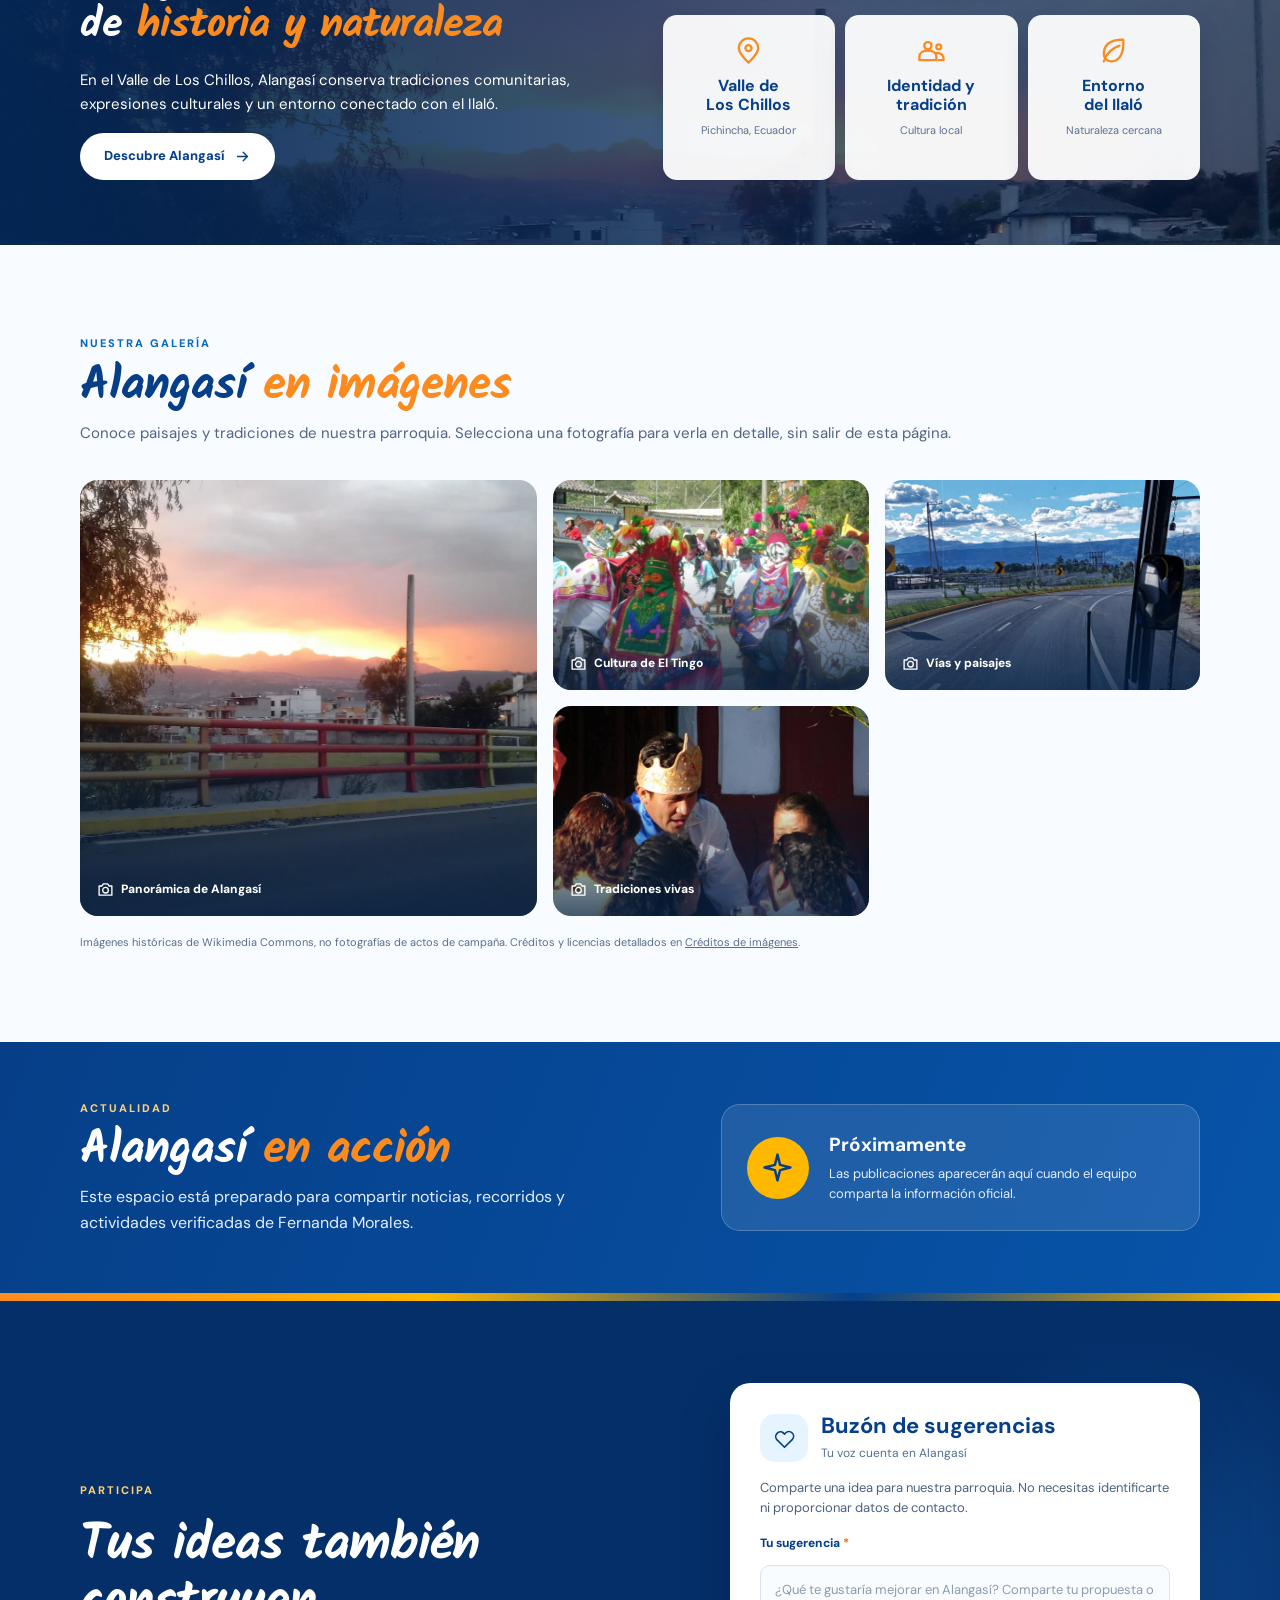
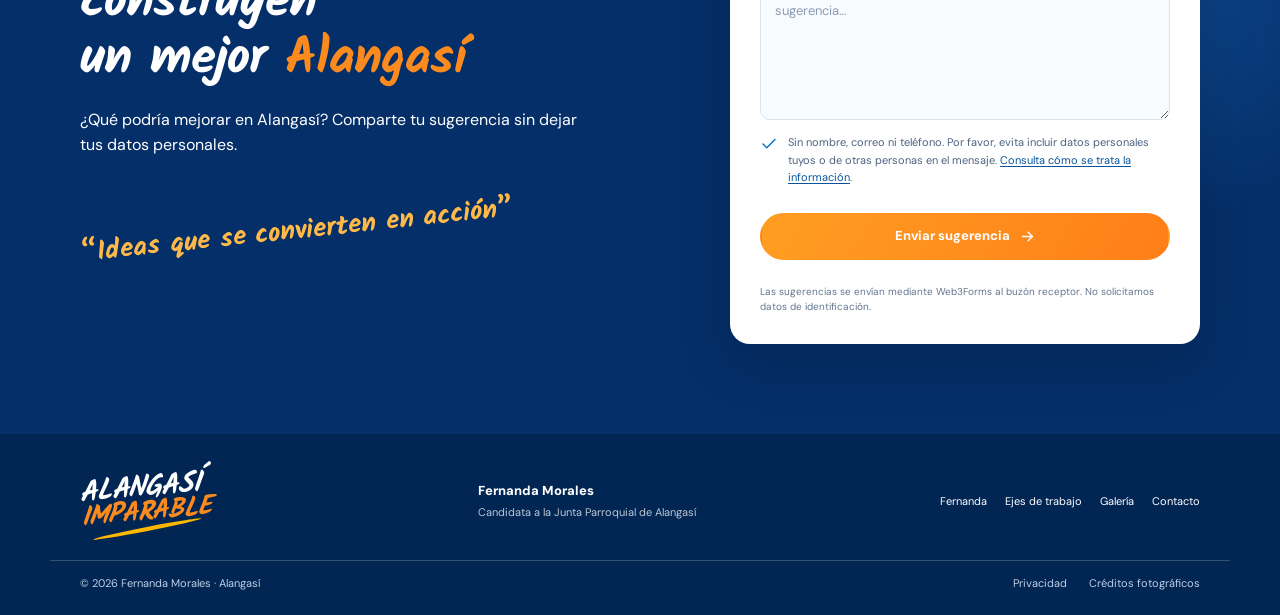
==== commit a6121413: "ui: mostrar número 79 junto al logo del encabezado" ====
--- a/index.html
+++ b/index.html
@@ -39,9 +39,12 @@
   <a class="skip-link" href="#contenido">Saltar al contenido</a>
   <header class="site-header" id="arriba">
     <div class="container nav-wrap">
-      <a href="#inicio" class="brand" aria-label="Inicio · Alangasí Imparable">
-        <span>ALANGASÍ</span><strong>IMPARABLE</strong><i></i>
-      </a>
+      <div class="brand-with-list">
+        <a href="#inicio" class="brand" aria-label="Inicio · Alangasí Imparable">
+          <span>ALANGASÍ</span><strong>IMPARABLE</strong><i></i>
+        </a>
+        <span class="list-number" aria-label="Lista 79">79</span>
+      </div>
       <button class="menu-toggle" id="menu-toggle" aria-expanded="false" aria-controls="main-nav" aria-label="Abrir menú"><svg><use href="#i-menu"/></svg></button>
       <nav class="main-nav" id="main-nav" aria-label="Navegación principal">
         <a class="nav-link active" href="#inicio">Inicio</a>
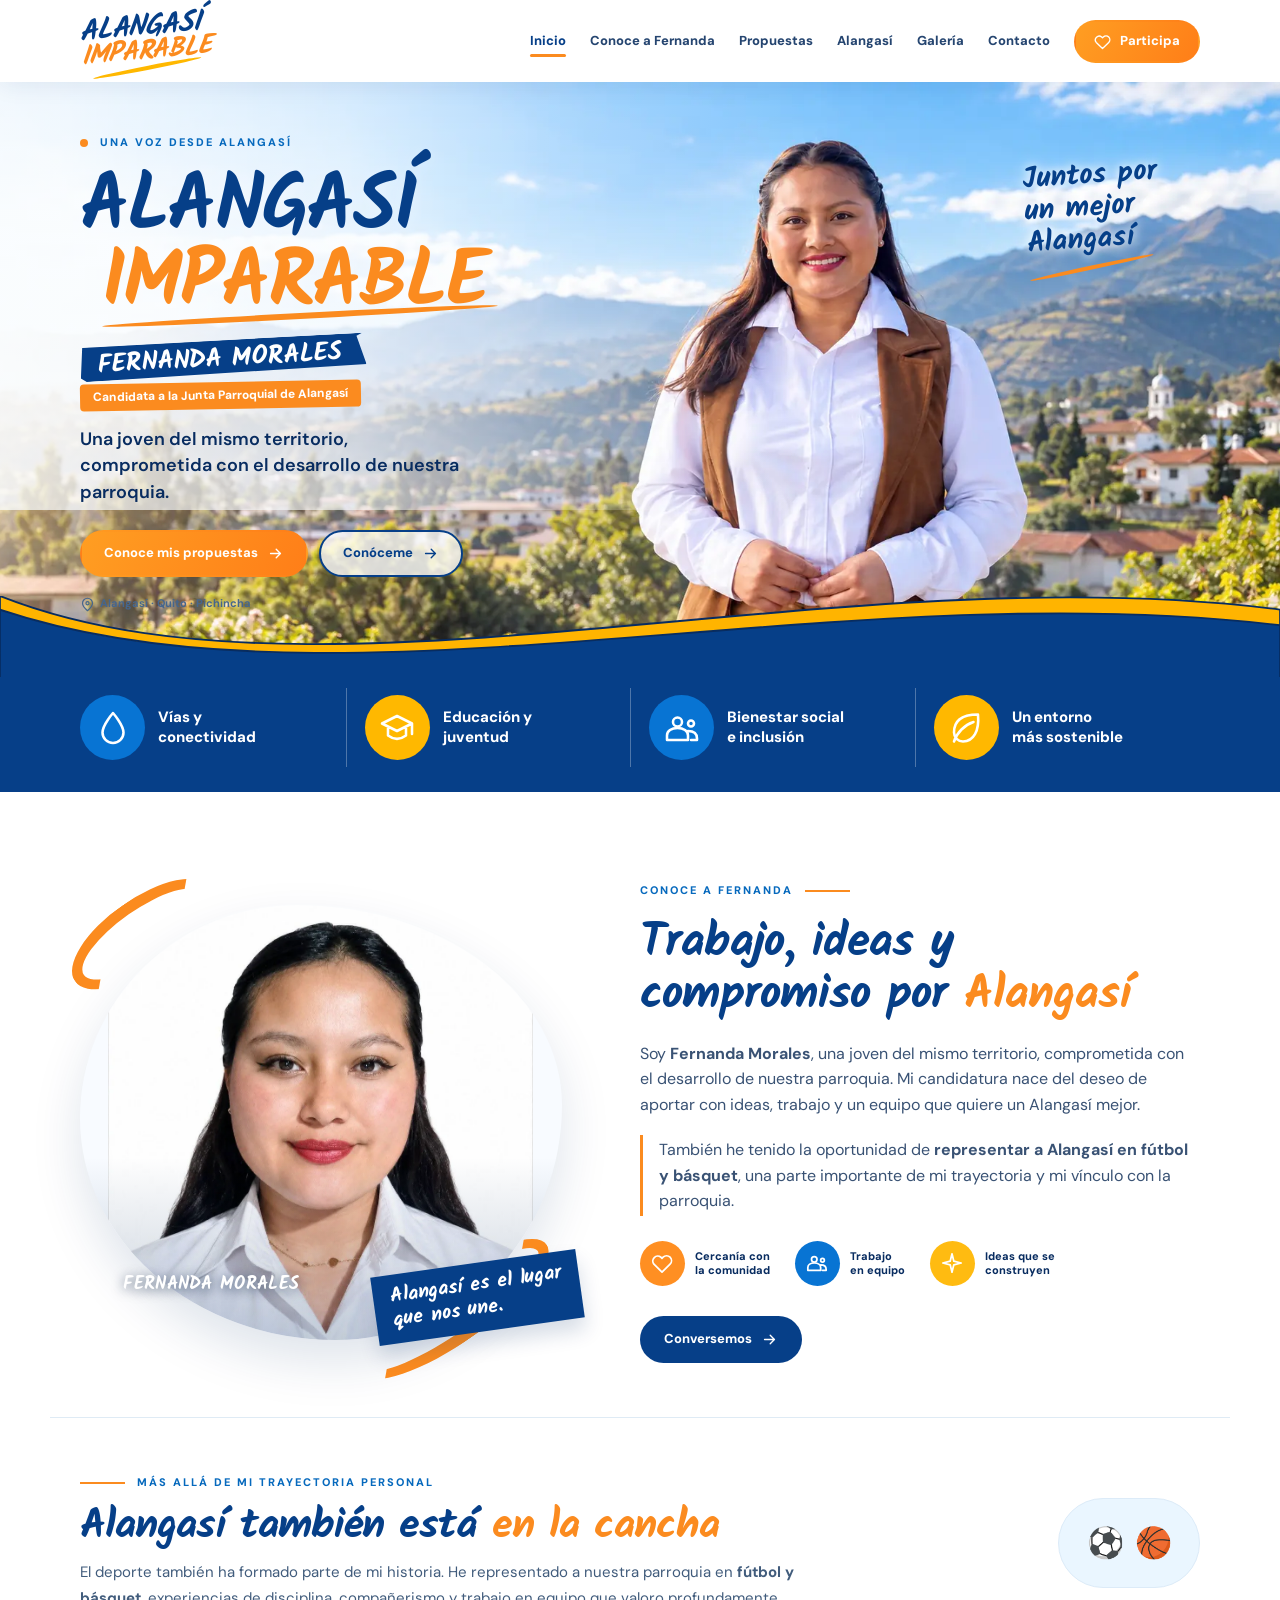
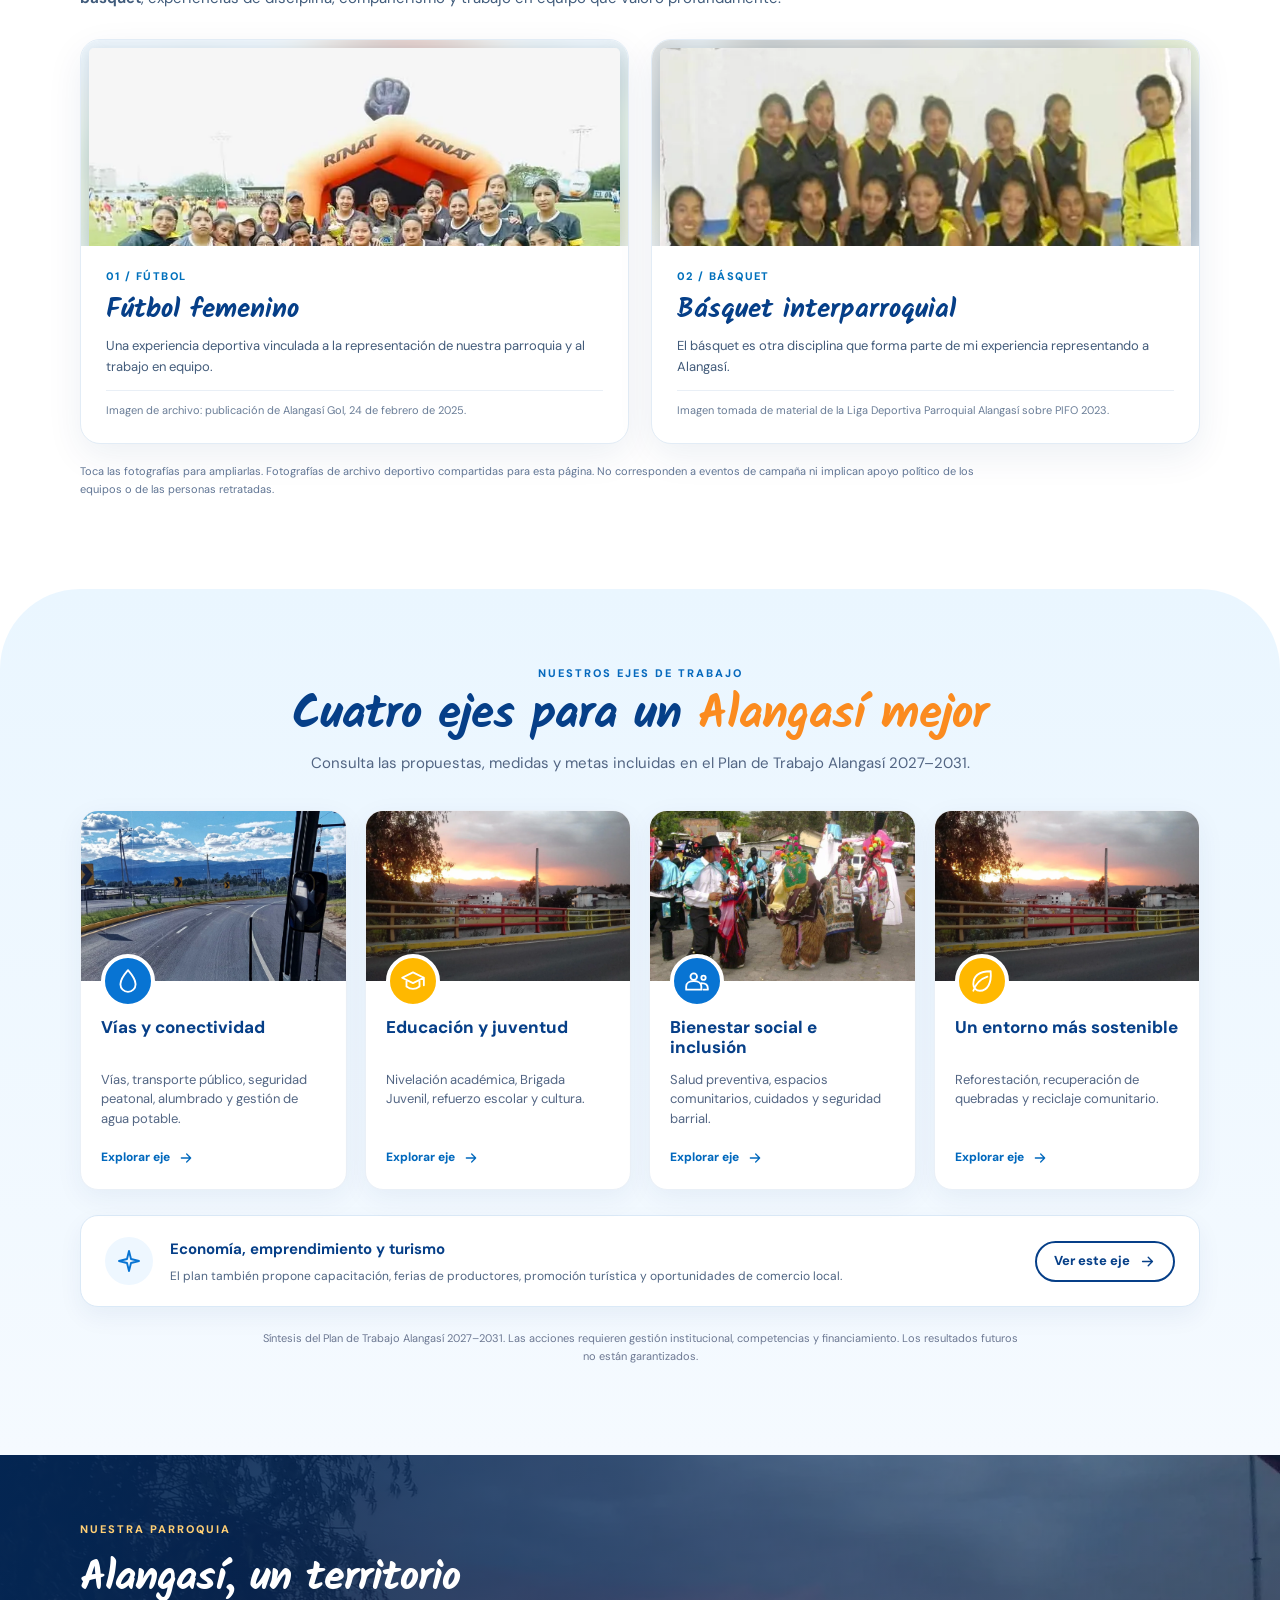
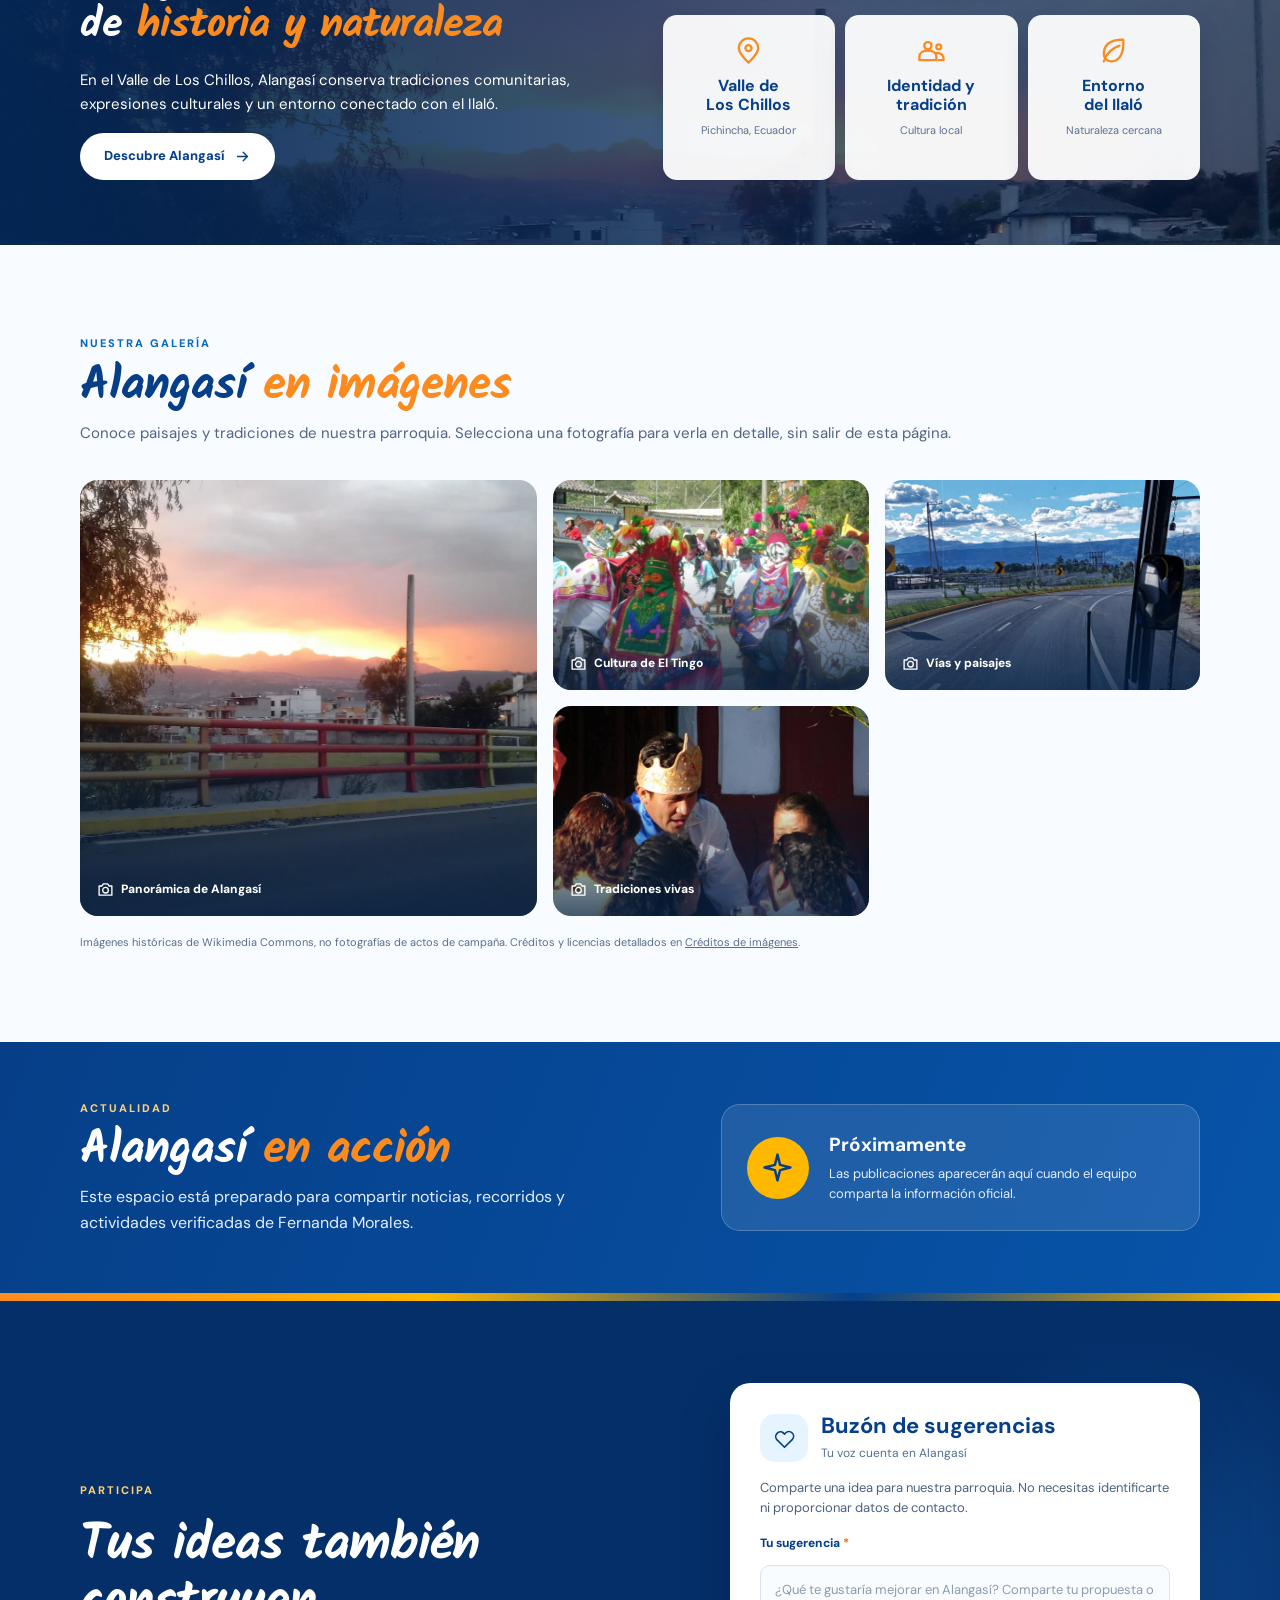
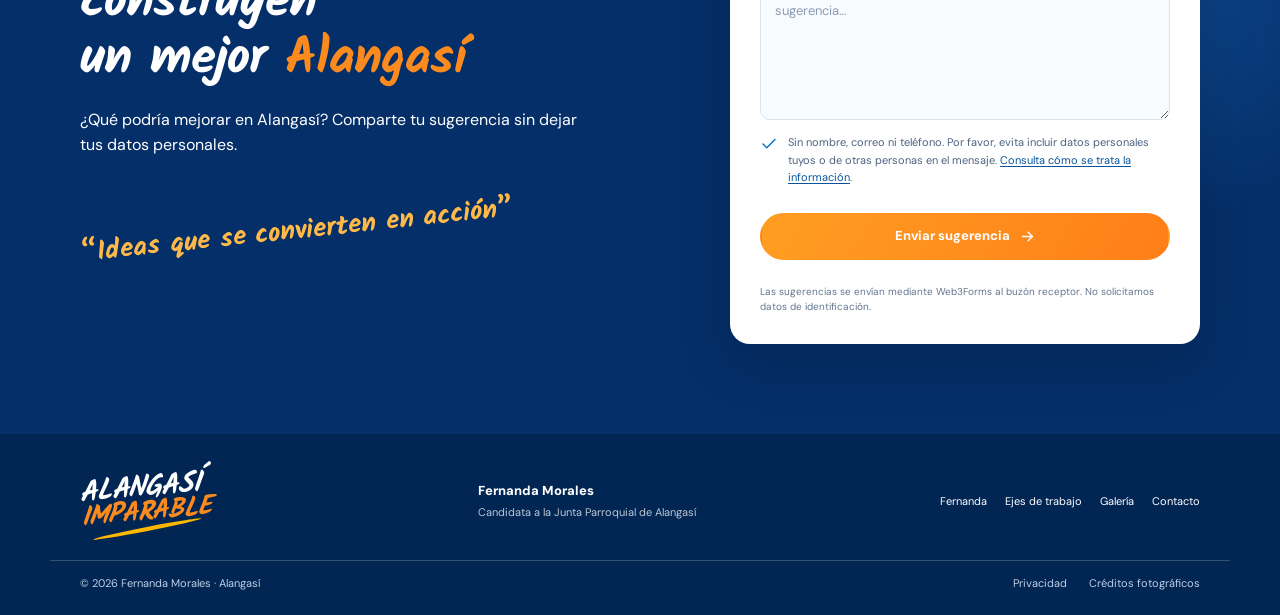
==== commit a823e5f9: "ui: retirar numero 79 junto al logo" ====
--- a/index.html
+++ b/index.html
@@ -39,12 +39,9 @@
   <a class="skip-link" href="#contenido">Saltar al contenido</a>
   <header class="site-header" id="arriba">
     <div class="container nav-wrap">
-      <div class="brand-with-list">
-        <a href="#inicio" class="brand" aria-label="Inicio · Alangasí Imparable">
-          <span>ALANGASÍ</span><strong>IMPARABLE</strong><i></i>
-        </a>
-        <span class="list-number" aria-label="Lista 79">79</span>
-      </div>
+      <a href="#inicio" class="brand" aria-label="Inicio · Alangasí Imparable">
+        <span>ALANGASÍ</span><strong>IMPARABLE</strong><i></i>
+      </a>
       <button class="menu-toggle" id="menu-toggle" aria-expanded="false" aria-controls="main-nav" aria-label="Abrir menú"><svg><use href="#i-menu"/></svg></button>
       <nav class="main-nav" id="main-nav" aria-label="Navegación principal">
         <a class="nav-link active" href="#inicio">Inicio</a>
--- a/styles.css
+++ b/styles.css
@@ -454,3 +454,27 @@
   .anonymous-suggestion-form textarea{min-height:140px}
   .suggestion-privacy-info{font-size:11px}
 }
+
+/* Identificador electoral: número 79 junto al logo, sin texto adicional. */
+.brand-with-list{display:flex;align-items:center;gap:12px;flex:0 0 auto;min-width:0}
+.list-number{
+  display:inline-grid;place-items:center;flex:none;
+  width:42px;height:42px;border-radius:50%;
+  background:var(--orange);color:#fff;
+  font-family:"DM Sans",system-ui,sans-serif;
+  font-size:22px;line-height:1;font-weight:800;
+  box-shadow:0 5px 12px rgba(251,139,31,.16)
+}
+@media(max-width:1020px) and (min-width:831px){
+  .brand-with-list{gap:9px}
+  .list-number{width:36px;height:36px;font-size:19px}
+  .main-nav{gap:13px}
+}
+@media(max-width:830px){
+  .brand-with-list{gap:8px}
+  .list-number{width:34px;height:34px;font-size:18px}
+}
+@media(max-width:380px){
+  .brand-with-list{gap:3px}
+  .list-number{width:30px;height:30px;font-size:16px}
+}
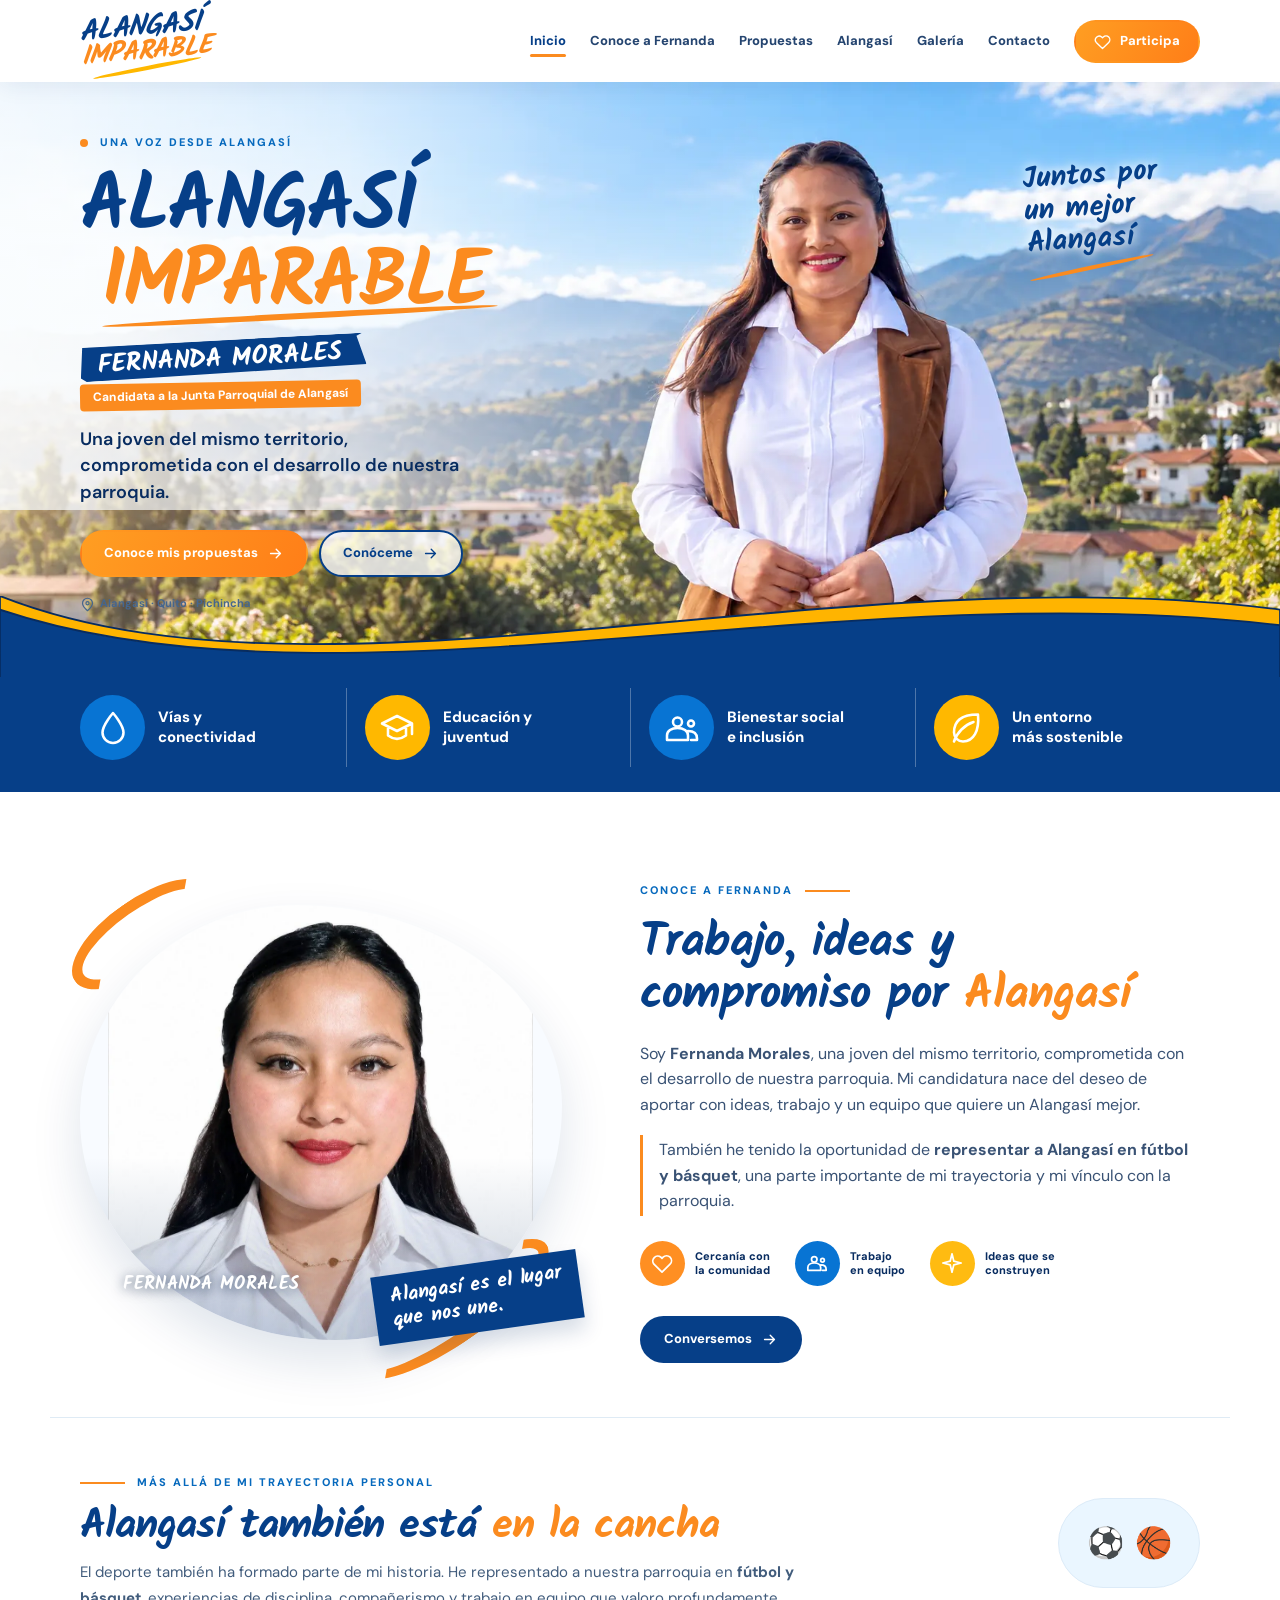
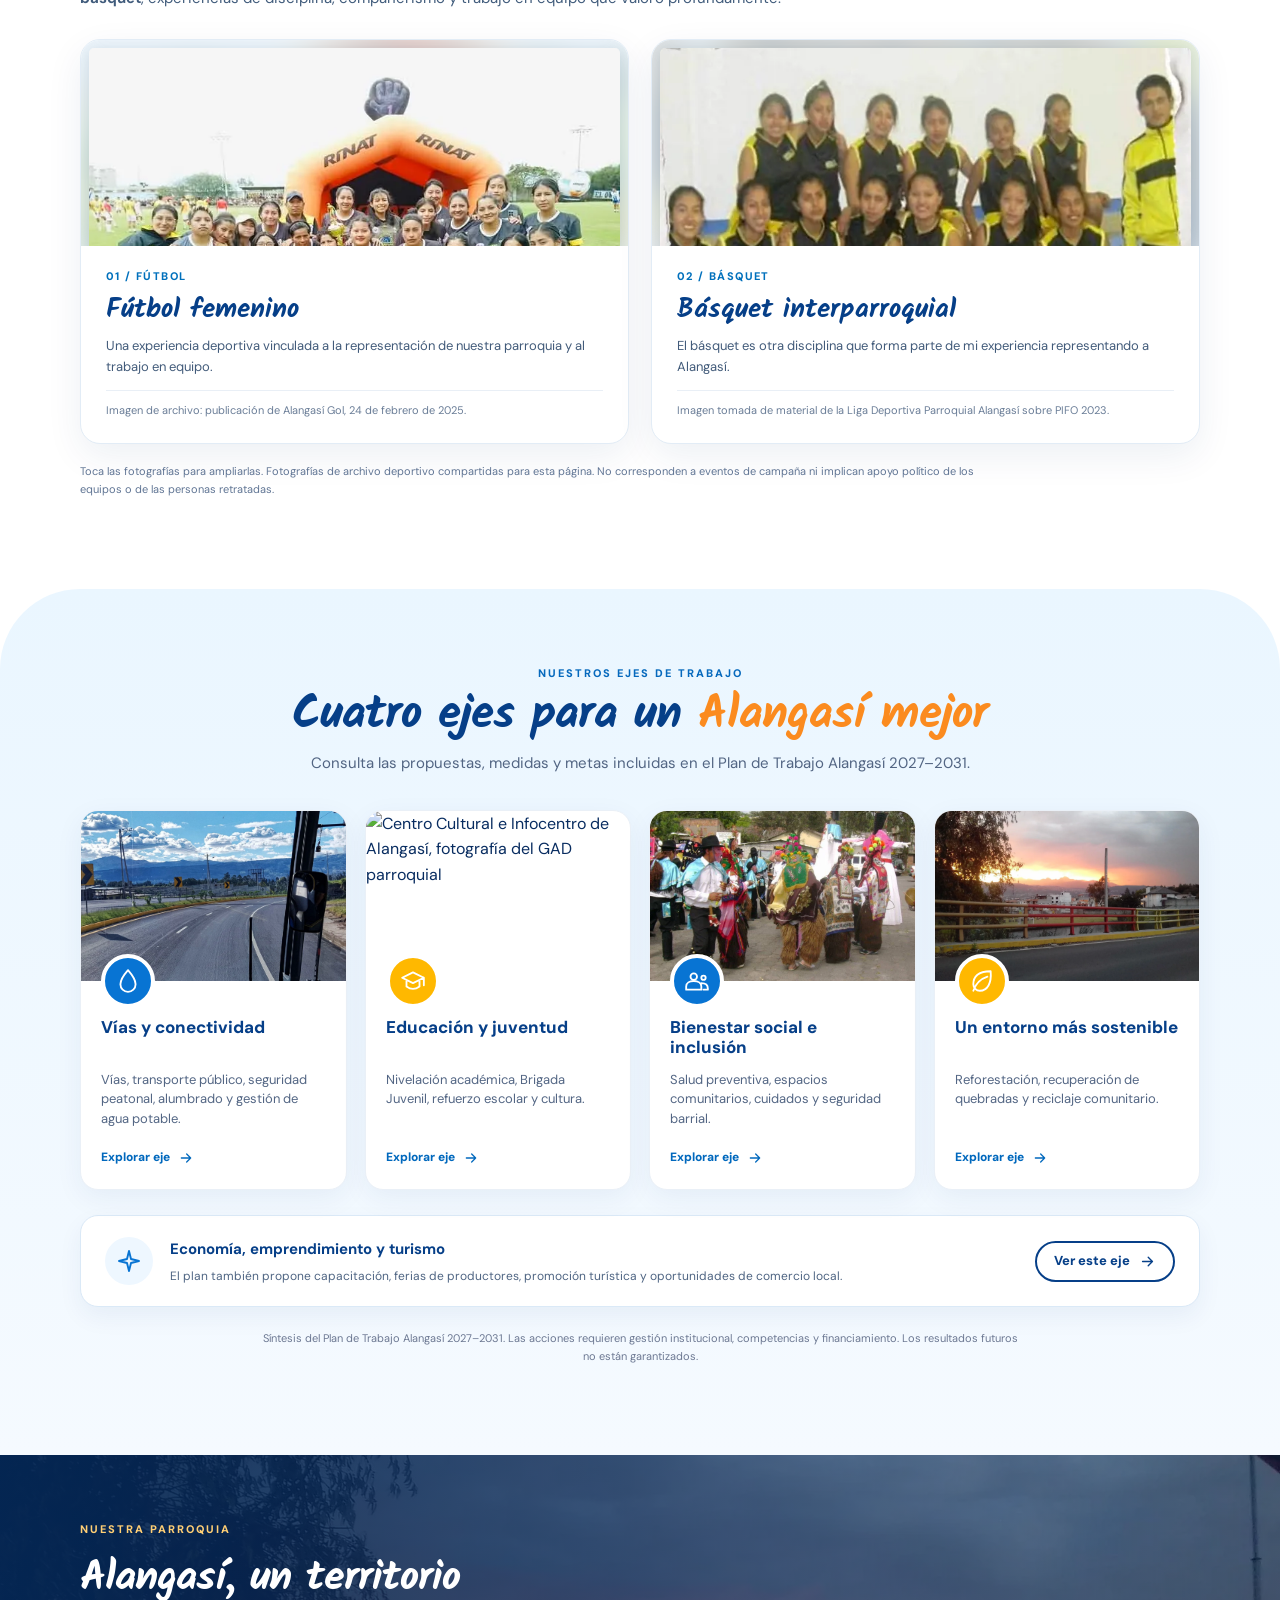
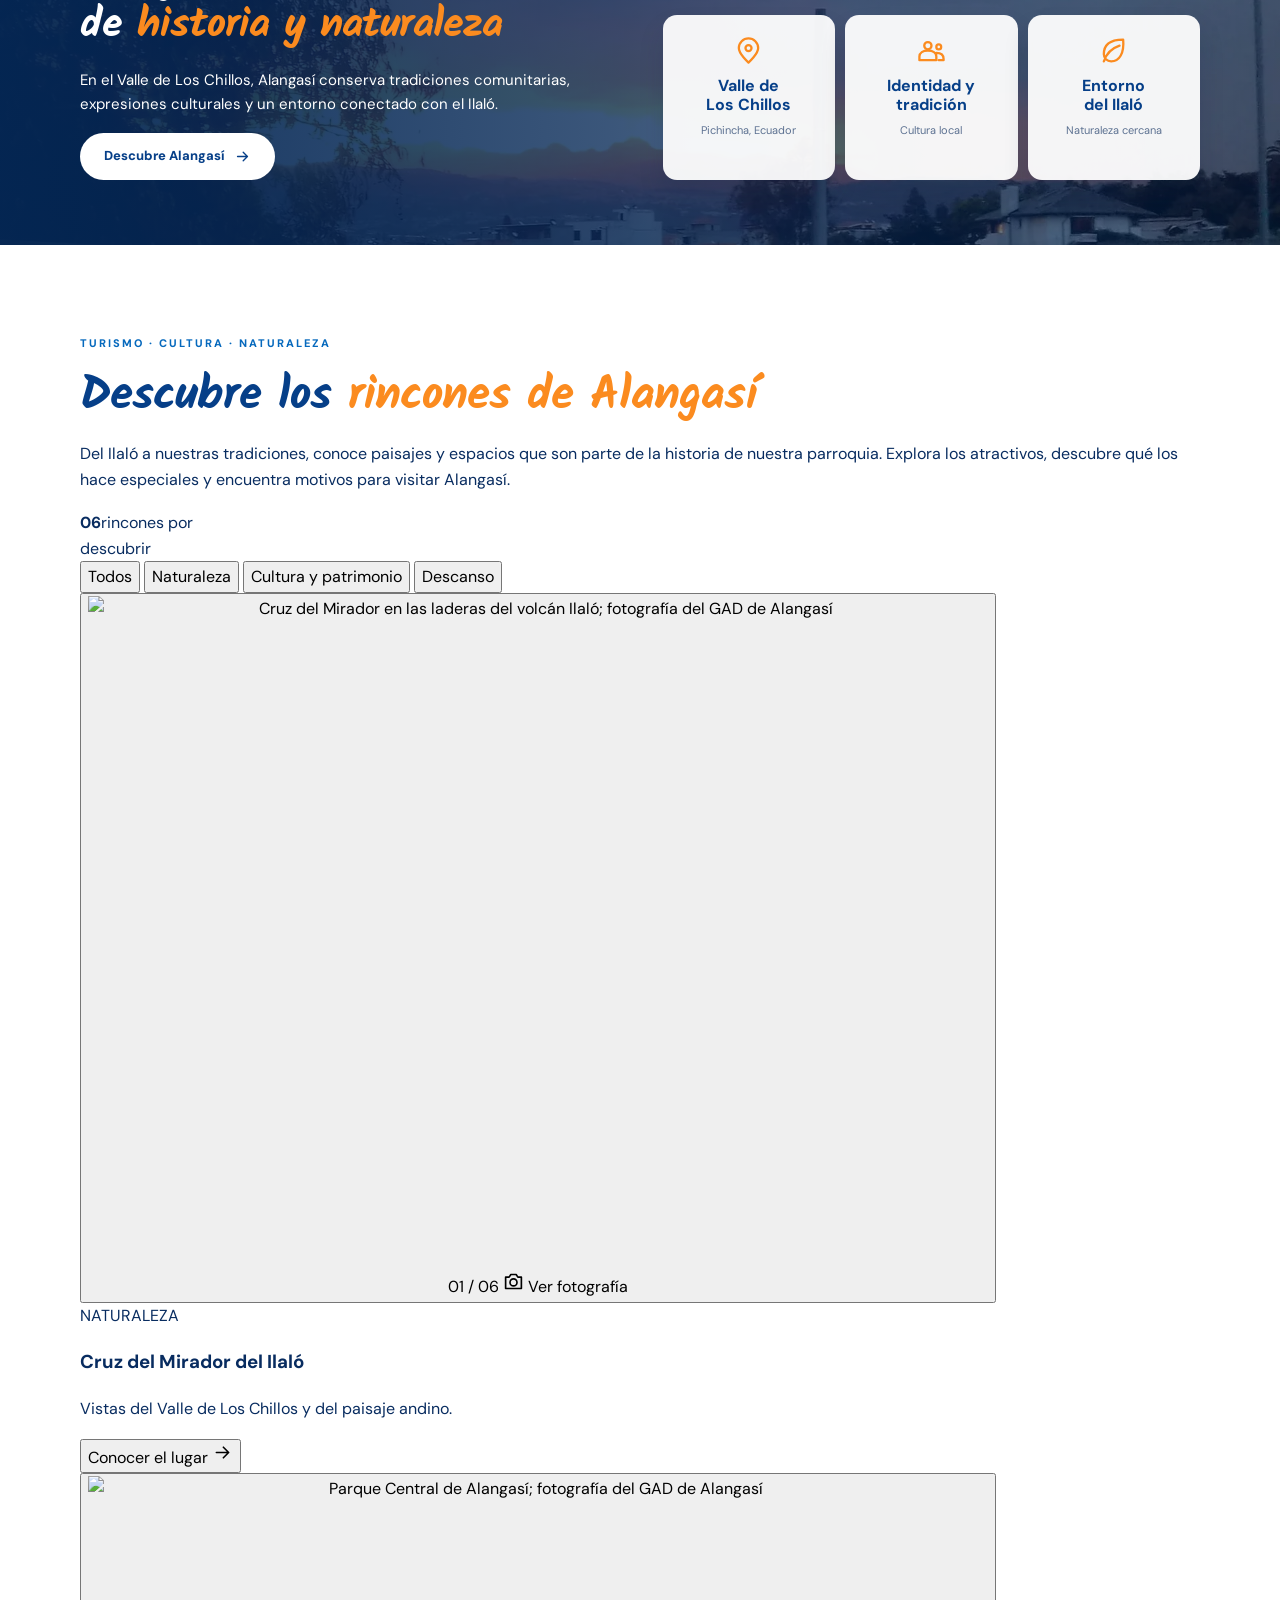
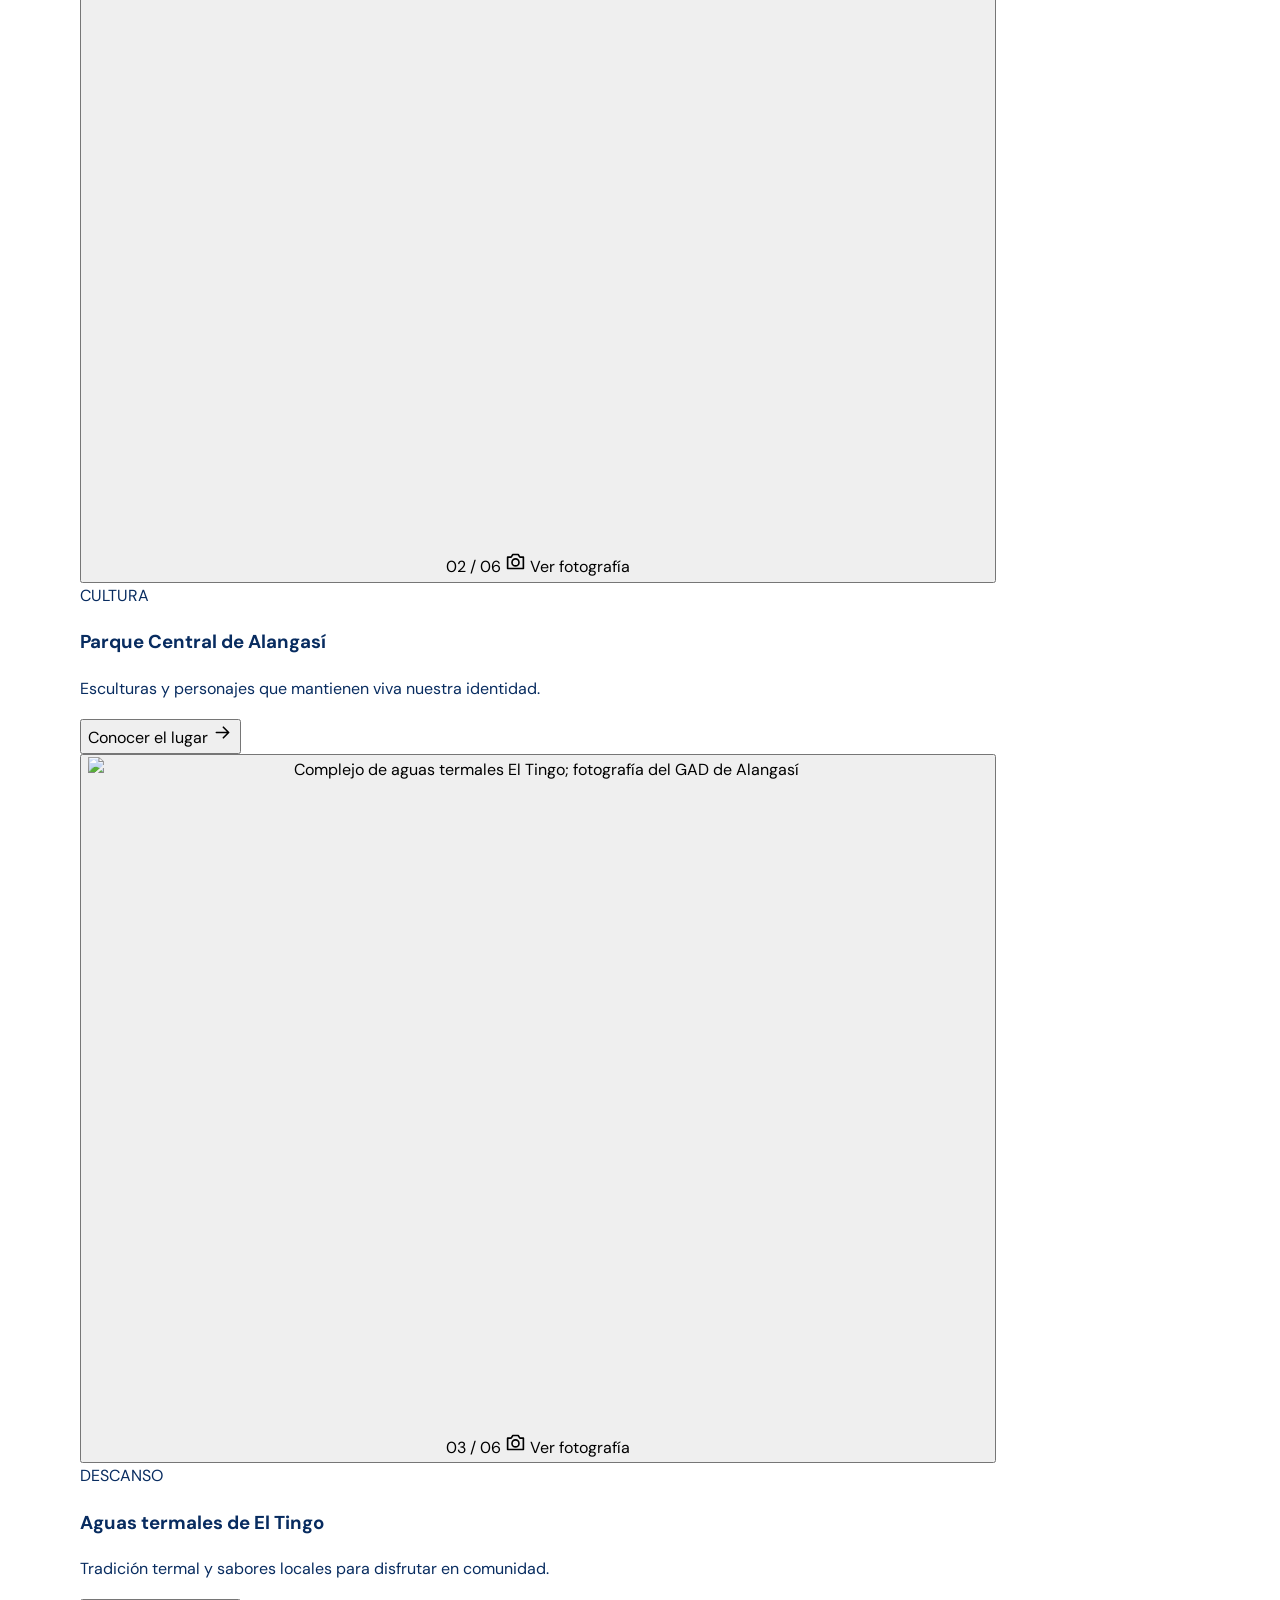
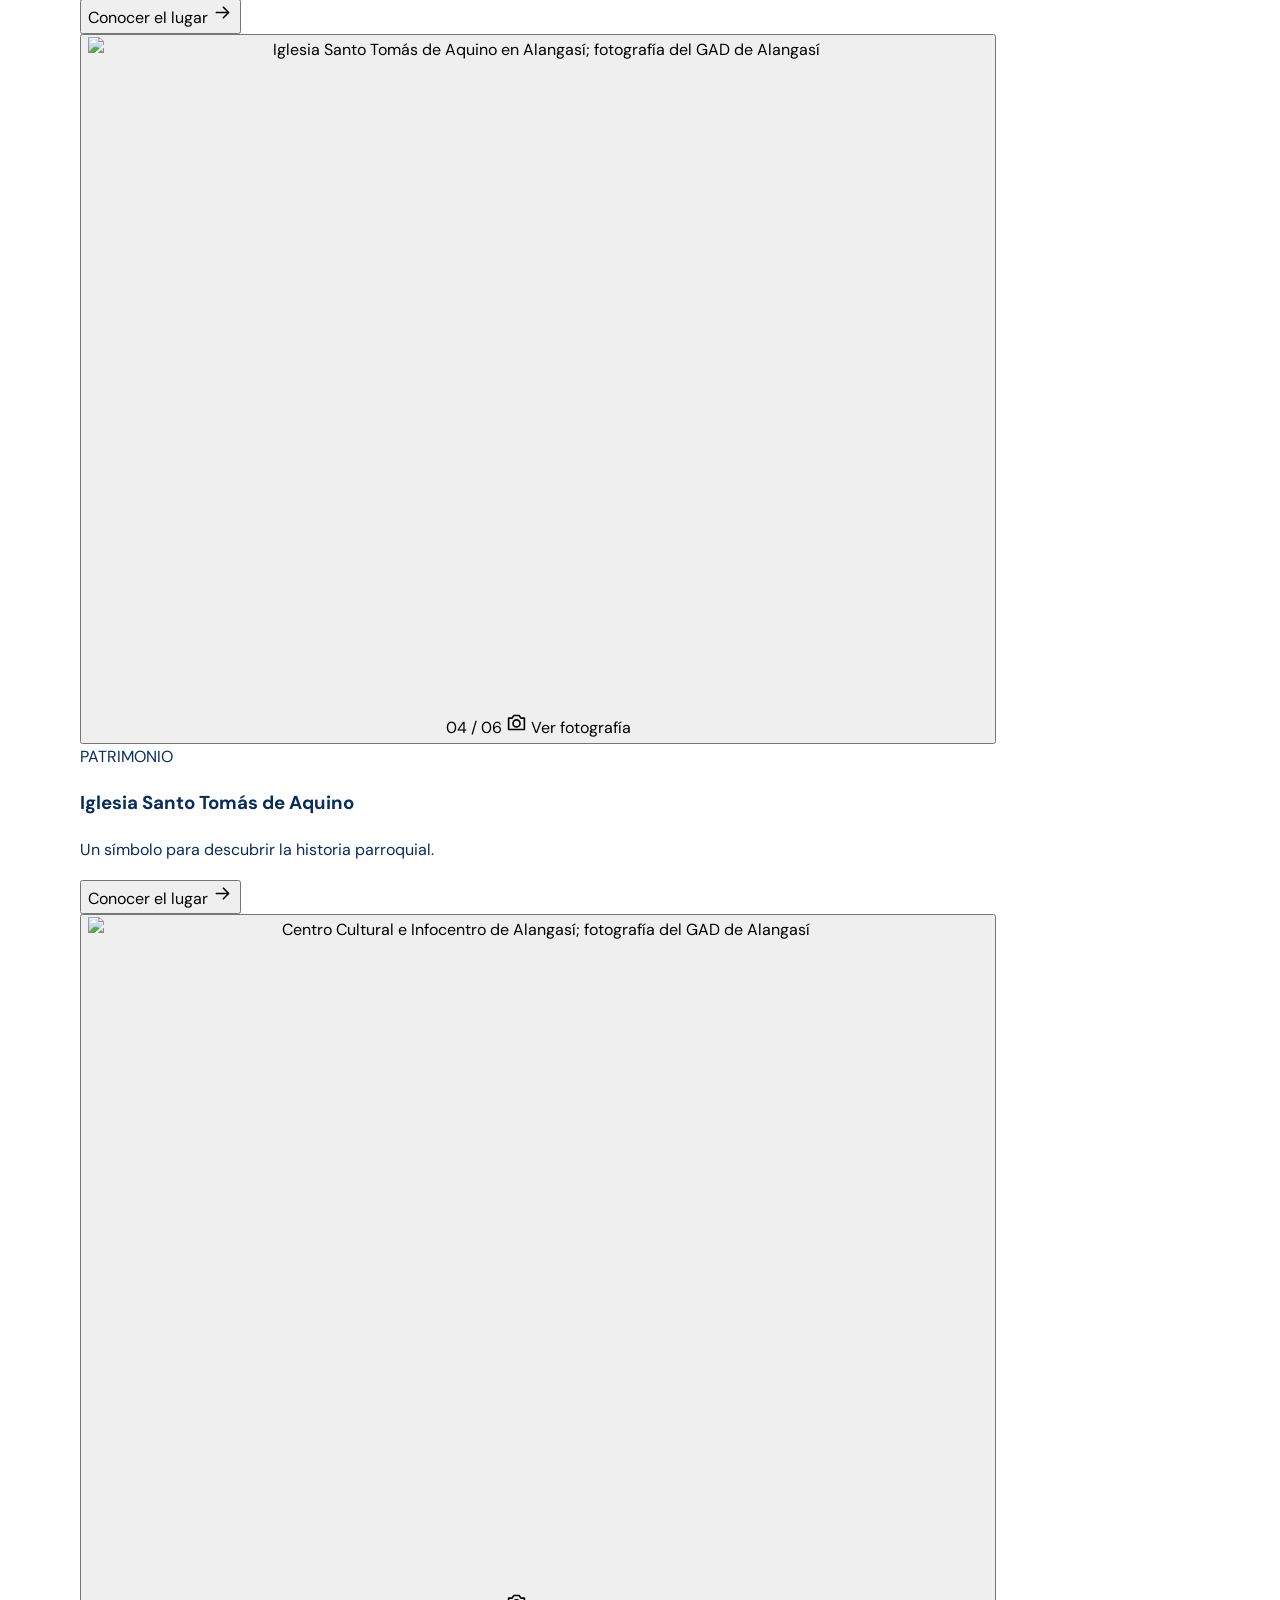
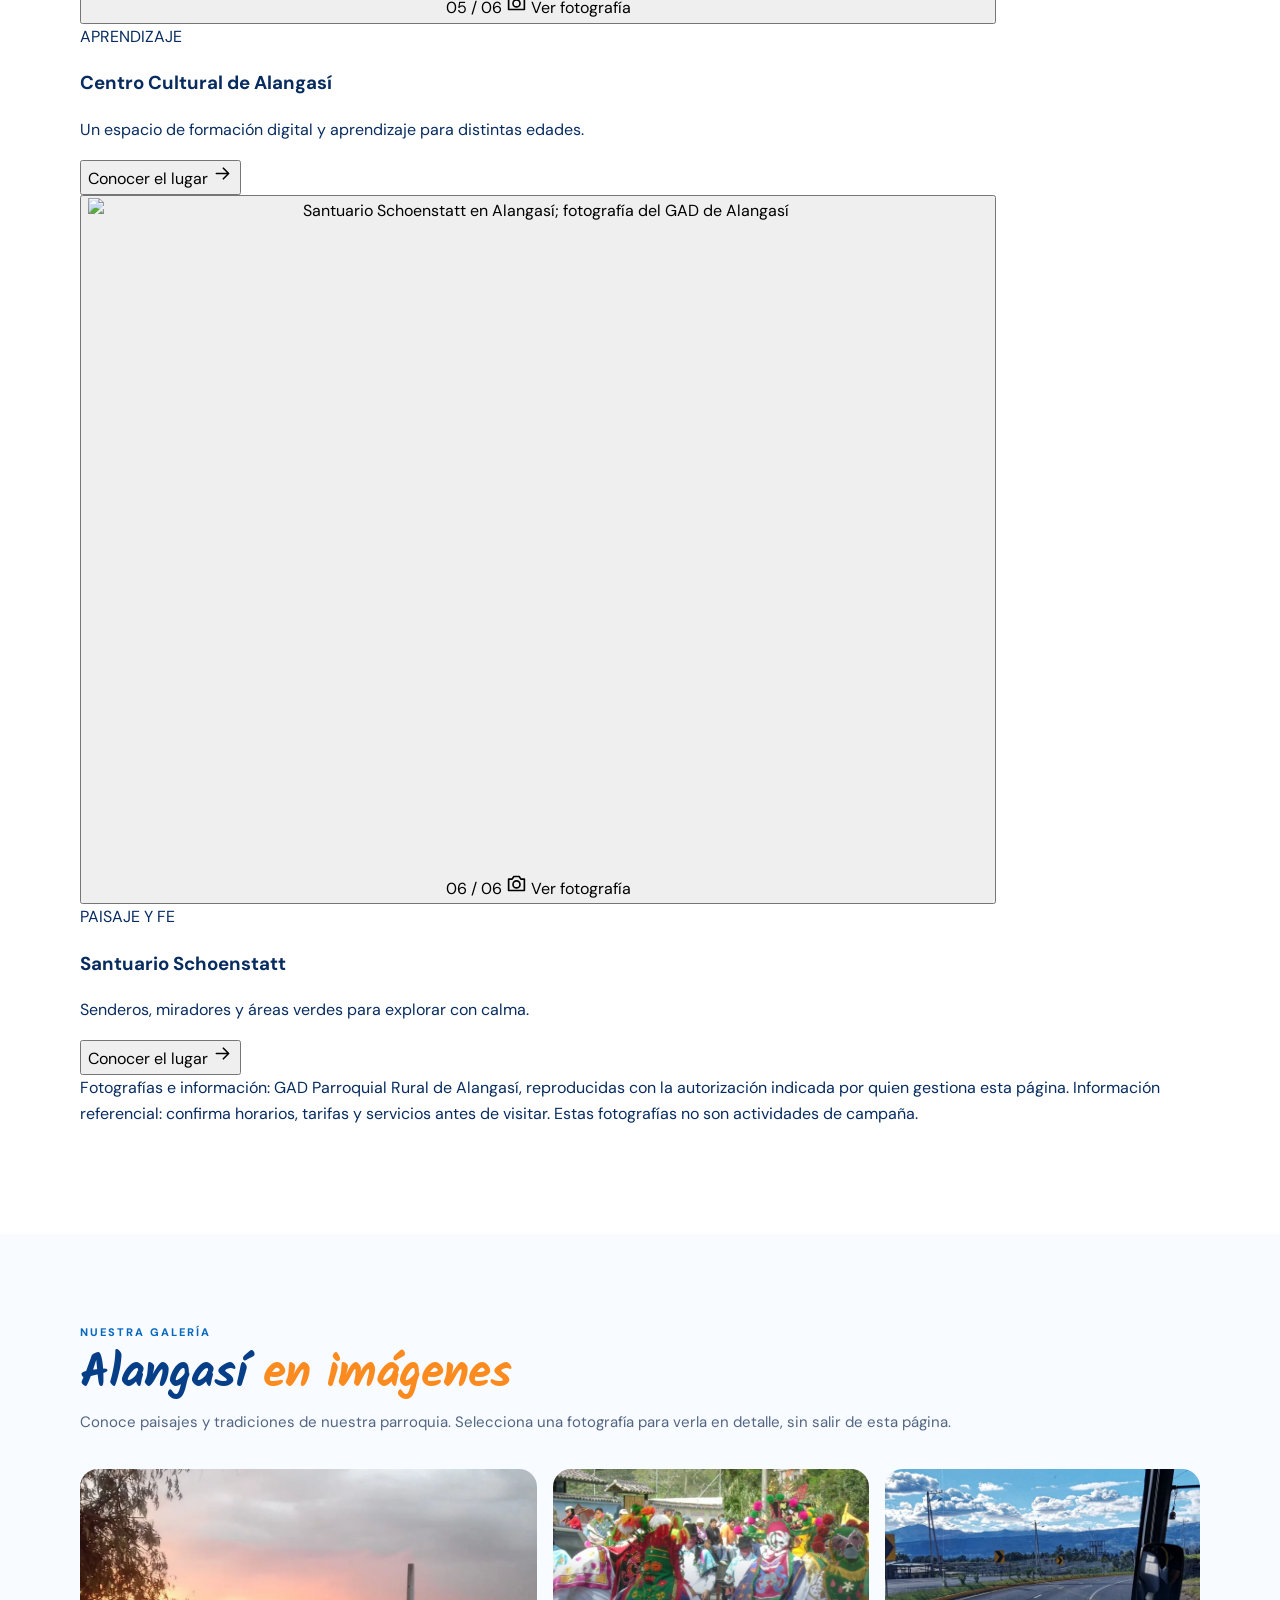
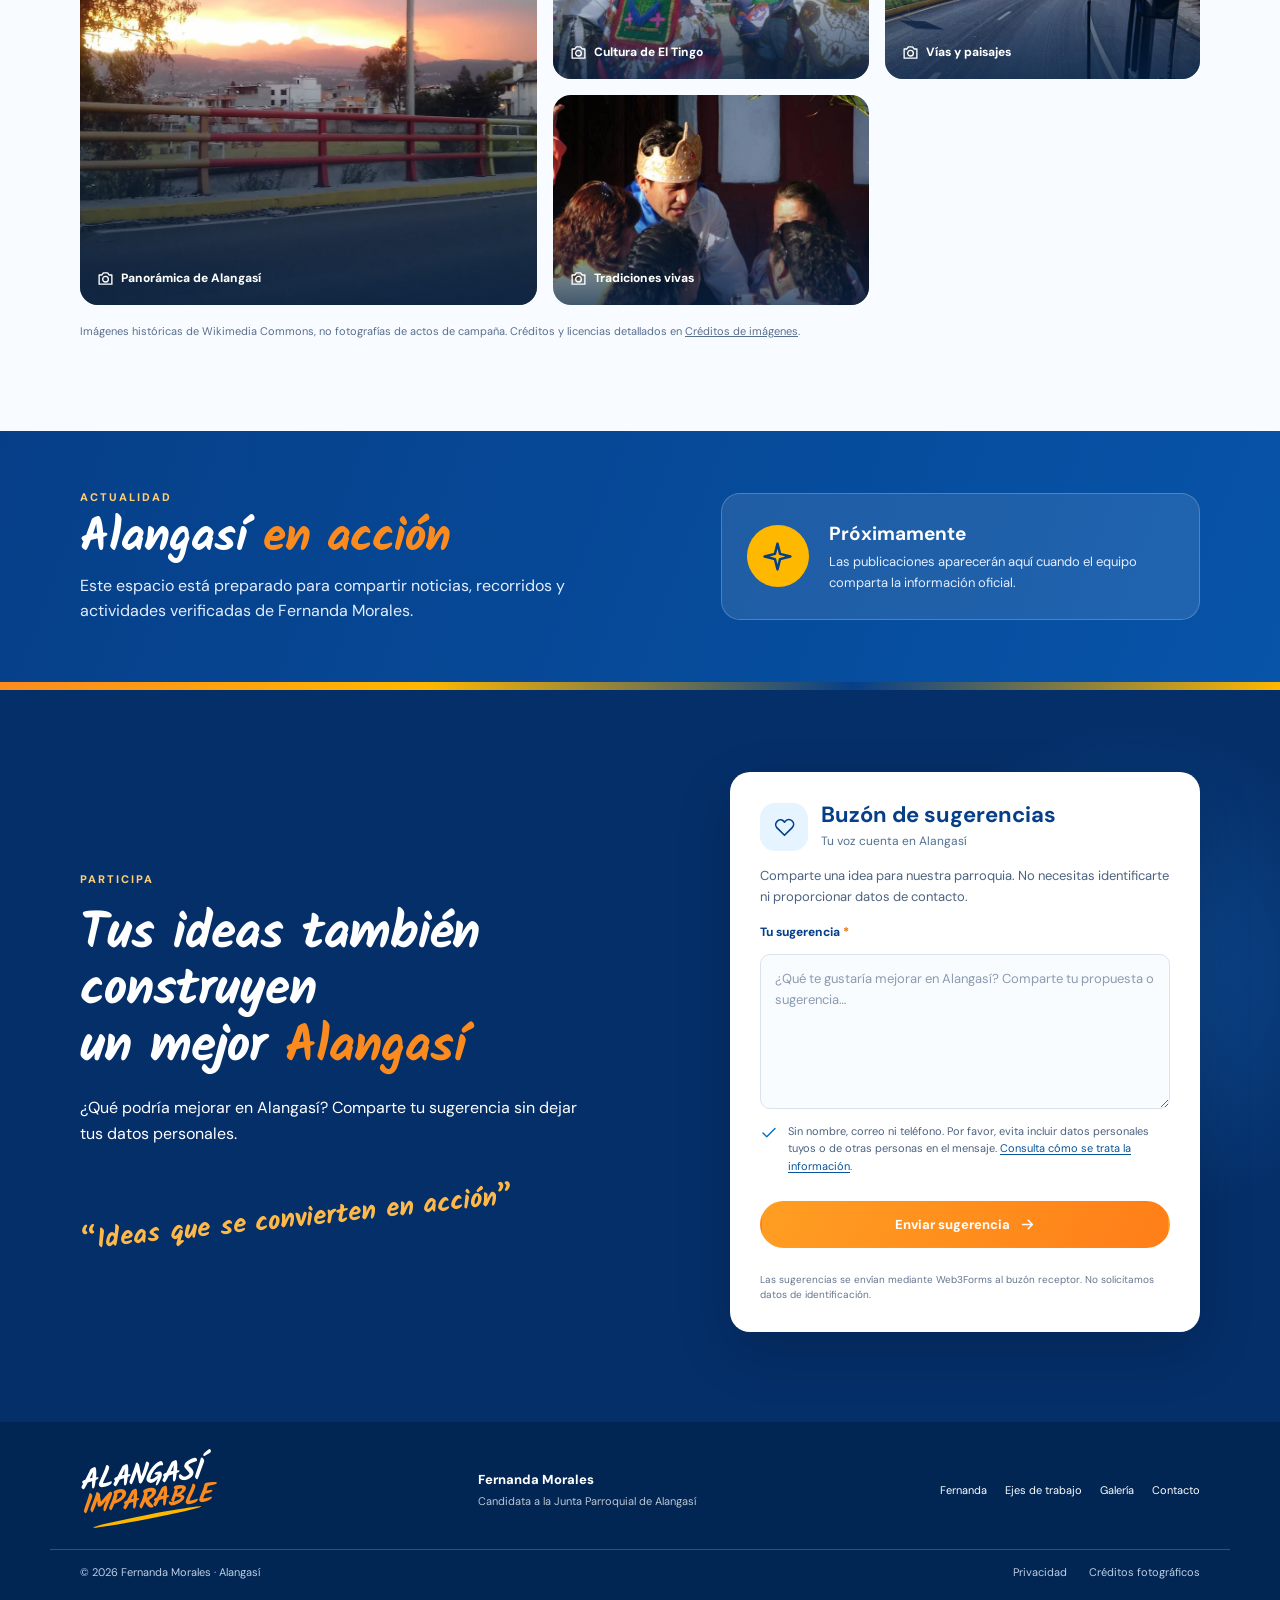
==== commit e78d114d: "feat: sección de turismo con tarjetas y fotos en diálogos internos" ====
--- a/index.html
+++ b/index.html
@@ -129,13 +129,114 @@
     <section class="section proposals" id="propuestas" aria-labelledby="proposals-title">
       <div class="container"><div class="section-heading center"><div class="eyebrow">NUESTROS EJES DE TRABAJO</div><h2 id="proposals-title" class="section-script">Cuatro ejes para un <em>Alangasí mejor</em></h2><p>Consulta las propuestas, medidas y metas incluidas en el Plan de Trabajo Alangasí 2027–2031.</p></div><div class="proposals-grid">
         <article class="proposal-card"><div class="proposal-image"><img src="assets/vias-alangasi.webp" loading="lazy" alt="Tramo vial en el sector de Alangasí"/><span class="proposal-icon blue"><svg><use href="#i-drop"/></svg></span></div><div class="proposal-body"><h3>Vías y conectividad</h3><p>Vías, transporte público, seguridad peatonal, alumbrado y gestión de agua potable.</p><button class="text-link" data-topic="vias">Explorar eje <svg><use href="#i-arrow"/></svg></button></div></article>
-        <article class="proposal-card"><div class="proposal-image"><img src="assets/alangasi-panorama.webp" loading="lazy" alt="Vista del sector de Alangasí al atardecer"/><span class="proposal-icon gold"><svg><use href="#i-cap"/></svg></span></div><div class="proposal-body"><h3>Educación y juventud</h3><p>Nivelación académica, Brigada Juvenil, refuerzo escolar y cultura.</p><button class="text-link" data-topic="educacion">Explorar eje <svg><use href="#i-arrow"/></svg></button></div></article>
+        <article class="proposal-card"><div class="proposal-image"><img src="assets/turismo-centro.webp" loading="lazy" alt="Centro Cultural e Infocentro de Alangasí, fotografía del GAD parroquial"/><span class="proposal-icon gold"><svg><use href="#i-cap"/></svg></span></div><div class="proposal-body"><h3>Educación y juventud</h3><p>Nivelación académica, Brigada Juvenil, refuerzo escolar y cultura.</p><button class="text-link" data-topic="educacion">Explorar eje <svg><use href="#i-arrow"/></svg></button></div></article>
         <article class="proposal-card"><div class="proposal-image"><img src="assets/fiesta-el-tingo.webp" loading="lazy" alt="Expresiones culturales tradicionales de El Tingo"/><span class="proposal-icon blue"><svg><use href="#i-people"/></svg></span></div><div class="proposal-body"><h3>Bienestar social e inclusión</h3><p>Salud preventiva, espacios comunitarios, cuidados y seguridad barrial.</p><button class="text-link" data-topic="bienestar">Explorar eje <svg><use href="#i-arrow"/></svg></button></div></article>
         <article class="proposal-card"><div class="proposal-image"><img src="assets/alangasi-panorama.webp" loading="lazy" alt="Paisaje del entorno urbano y natural de Alangasí"/><span class="proposal-icon gold"><svg><use href="#i-leaf"/></svg></span></div><div class="proposal-body"><h3>Un entorno más sostenible</h3><p>Reforestación, recuperación de quebradas y reciclaje comunitario.</p><button class="text-link" data-topic="entorno">Explorar eje <svg><use href="#i-arrow"/></svg></button></div></article>
       </div><div class="proposal-economy"><span class="proposal-economy-icon"><svg><use href="#i-spark"/></svg></span><div><strong>Economía, emprendimiento y turismo</strong><p>El plan también propone capacitación, ferias de productores, promoción turística y oportunidades de comercio local.</p></div><button class="btn btn-outline small" type="button" data-topic="economia">Ver este eje <svg><use href="#i-arrow"/></svg></button></div><p class="content-note">Síntesis del Plan de Trabajo Alangasí 2027–2031. Las acciones requieren gestión institucional, competencias y financiamiento. Los resultados futuros no están garantizados.</p></div>
     </section>
 
-    <section class="territory" id="alangasi" aria-labelledby="territory-title"><div class="territory-photo"></div><div class="container territory-inner"><div class="territory-copy"><div class="eyebrow light">NUESTRA PARROQUIA</div><h2 id="territory-title" class="section-script">Alangasí, un territorio<br>de <em>historia y naturaleza</em></h2><p>En el Valle de Los Chillos, Alangasí conserva tradiciones comunitarias, expresiones culturales y un entorno conectado con el Ilaló.</p><a class="btn btn-white" href="#galeria">Descubre Alangasí <svg><use href="#i-arrow"/></svg></a></div><div class="territory-facts"><div><svg><use href="#i-location"/></svg><strong>Valle de<br>Los Chillos</strong><span>Pichincha, Ecuador</span></div><div><svg><use href="#i-people"/></svg><strong>Identidad y<br>tradición</strong><span>Cultura local</span></div><div><svg><use href="#i-leaf"/></svg><strong>Entorno<br>del Ilaló</strong><span>Naturaleza cercana</span></div></div></div></section>
+    <section class="territory" id="alangasi" aria-labelledby="territory-title"><div class="territory-photo"></div><div class="container territory-inner"><div class="territory-copy"><div class="eyebrow light">NUESTRA PARROQUIA</div><h2 id="territory-title" class="section-script">Alangasí, un territorio<br>de <em>historia y naturaleza</em></h2><p>En el Valle de Los Chillos, Alangasí conserva tradiciones comunitarias, expresiones culturales y un entorno conectado con el Ilaló.</p><a class="btn btn-white" href="#turismo">Descubre Alangasí <svg><use href="#i-arrow"/></svg></a></div><div class="territory-facts"><div><svg><use href="#i-location"/></svg><strong>Valle de<br>Los Chillos</strong><span>Pichincha, Ecuador</span></div><div><svg><use href="#i-people"/></svg><strong>Identidad y<br>tradición</strong><span>Cultura local</span></div><div><svg><use href="#i-leaf"/></svg><strong>Entorno<br>del Ilaló</strong><span>Naturaleza cercana</span></div></div></div></section>
+
+    
+    <section class="section tourism" id="turismo" aria-labelledby="tourism-title">
+      <div class="container">
+        <div class="tourism-intro">
+          <div>
+            <div class="eyebrow">TURISMO · CULTURA · NATURALEZA</div>
+            <h2 id="tourism-title" class="section-script">Descubre los <em>rincones de Alangasí</em></h2>
+            <p>Del Ilaló a nuestras tradiciones, conoce paisajes y espacios que son parte de la historia de nuestra parroquia. Explora los atractivos, descubre qué los hace especiales y encuentra motivos para visitar Alangasí.</p>
+          </div>
+          <div class="tourism-count" aria-label="Seis atractivos"><strong>06</strong><span>rincones por<br>descubrir</span></div>
+        </div>
+        <div class="tourism-filters" role="group" aria-label="Filtrar lugares de interés">
+          <button class="tourism-filter is-active" type="button" data-tourism-filter="todos" aria-pressed="true">Todos</button>
+          <button class="tourism-filter" type="button" data-tourism-filter="naturaleza" aria-pressed="false">Naturaleza</button>
+          <button class="tourism-filter" type="button" data-tourism-filter="cultura" aria-pressed="false">Cultura y patrimonio</button>
+          <button class="tourism-filter" type="button" data-tourism-filter="experiencias" aria-pressed="false">Descanso</button>
+        </div>
+        <div class="tourism-grid">
+          <article class="tourism-card" data-tourism-category="naturaleza">
+            <button type="button" class="tourism-photo-button" data-tourism-id="ilalo" aria-label="Ver imagen y descripción de Cruz del Mirador del Ilaló">
+              <img src="assets/turismo-ilalo.webp" alt="Cruz del Mirador en las laderas del volcán Ilaló; fotografía del GAD de Alangasí" width="900" height="675" loading="lazy" decoding="async">
+              <span class="tourism-card-number">01 / 06</span>
+              <span class="tourism-photo-hint"><svg aria-hidden="true"><use href="#i-camera"/></svg> Ver fotografía</span>
+            </button>
+            <div class="tourism-card-content">
+              <span class="tourism-card-tag">NATURALEZA</span>
+              <h3>Cruz del Mirador del Ilaló</h3>
+              <p>Vistas del Valle de Los Chillos y del paisaje andino.</p>
+              <button type="button" class="tourism-card-link" data-tourism-id="ilalo">Conocer el lugar <svg aria-hidden="true"><use href="#i-arrow"/></svg></button>
+            </div>
+          </article>
+          <article class="tourism-card" data-tourism-category="cultura">
+            <button type="button" class="tourism-photo-button" data-tourism-id="parque" aria-label="Ver imagen y descripción de Parque Central de Alangasí">
+              <img src="assets/turismo-parque.webp" alt="Parque Central de Alangasí; fotografía del GAD de Alangasí" width="900" height="675" loading="lazy" decoding="async">
+              <span class="tourism-card-number">02 / 06</span>
+              <span class="tourism-photo-hint"><svg aria-hidden="true"><use href="#i-camera"/></svg> Ver fotografía</span>
+            </button>
+            <div class="tourism-card-content">
+              <span class="tourism-card-tag">CULTURA</span>
+              <h3>Parque Central de Alangasí</h3>
+              <p>Esculturas y personajes que mantienen viva nuestra identidad.</p>
+              <button type="button" class="tourism-card-link" data-tourism-id="parque">Conocer el lugar <svg aria-hidden="true"><use href="#i-arrow"/></svg></button>
+            </div>
+          </article>
+          <article class="tourism-card" data-tourism-category="experiencias">
+            <button type="button" class="tourism-photo-button" data-tourism-id="tingo" aria-label="Ver imagen y descripción de Aguas termales de El Tingo">
+              <img src="assets/turismo-tingo.webp" alt="Complejo de aguas termales El Tingo; fotografía del GAD de Alangasí" width="900" height="675" loading="lazy" decoding="async">
+              <span class="tourism-card-number">03 / 06</span>
+              <span class="tourism-photo-hint"><svg aria-hidden="true"><use href="#i-camera"/></svg> Ver fotografía</span>
+            </button>
+            <div class="tourism-card-content">
+              <span class="tourism-card-tag">DESCANSO</span>
+              <h3>Aguas termales de El Tingo</h3>
+              <p>Tradición termal y sabores locales para disfrutar en comunidad.</p>
+              <button type="button" class="tourism-card-link" data-tourism-id="tingo">Conocer el lugar <svg aria-hidden="true"><use href="#i-arrow"/></svg></button>
+            </div>
+          </article>
+          <article class="tourism-card" data-tourism-category="cultura">
+            <button type="button" class="tourism-photo-button" data-tourism-id="iglesia" aria-label="Ver imagen y descripción de Iglesia Santo Tomás de Aquino">
+              <img src="assets/turismo-iglesia.webp" alt="Iglesia Santo Tomás de Aquino en Alangasí; fotografía del GAD de Alangasí" width="900" height="675" loading="lazy" decoding="async">
+              <span class="tourism-card-number">04 / 06</span>
+              <span class="tourism-photo-hint"><svg aria-hidden="true"><use href="#i-camera"/></svg> Ver fotografía</span>
+            </button>
+            <div class="tourism-card-content">
+              <span class="tourism-card-tag">PATRIMONIO</span>
+              <h3>Iglesia Santo Tomás de Aquino</h3>
+              <p>Un símbolo para descubrir la historia parroquial.</p>
+              <button type="button" class="tourism-card-link" data-tourism-id="iglesia">Conocer el lugar <svg aria-hidden="true"><use href="#i-arrow"/></svg></button>
+            </div>
+          </article>
+          <article class="tourism-card" data-tourism-category="cultura">
+            <button type="button" class="tourism-photo-button" data-tourism-id="centro" aria-label="Ver imagen y descripción de Centro Cultural de Alangasí">
+              <img src="assets/turismo-centro.webp" alt="Centro Cultural e Infocentro de Alangasí; fotografía del GAD de Alangasí" width="900" height="675" loading="lazy" decoding="async">
+              <span class="tourism-card-number">05 / 06</span>
+              <span class="tourism-photo-hint"><svg aria-hidden="true"><use href="#i-camera"/></svg> Ver fotografía</span>
+            </button>
+            <div class="tourism-card-content">
+              <span class="tourism-card-tag">APRENDIZAJE</span>
+              <h3>Centro Cultural de Alangasí</h3>
+              <p>Un espacio de formación digital y aprendizaje para distintas edades.</p>
+              <button type="button" class="tourism-card-link" data-tourism-id="centro">Conocer el lugar <svg aria-hidden="true"><use href="#i-arrow"/></svg></button>
+            </div>
+          </article>
+          <article class="tourism-card" data-tourism-category="naturaleza">
+            <button type="button" class="tourism-photo-button" data-tourism-id="schoenstatt" aria-label="Ver imagen y descripción de Santuario Schoenstatt">
+              <img src="assets/turismo-schoenstatt.webp" alt="Santuario Schoenstatt en Alangasí; fotografía del GAD de Alangasí" width="900" height="675" loading="lazy" decoding="async">
+              <span class="tourism-card-number">06 / 06</span>
+              <span class="tourism-photo-hint"><svg aria-hidden="true"><use href="#i-camera"/></svg> Ver fotografía</span>
+            </button>
+            <div class="tourism-card-content">
+              <span class="tourism-card-tag">PAISAJE Y FE</span>
+              <h3>Santuario Schoenstatt</h3>
+              <p>Senderos, miradores y áreas verdes para explorar con calma.</p>
+              <button type="button" class="tourism-card-link" data-tourism-id="schoenstatt">Conocer el lugar <svg aria-hidden="true"><use href="#i-arrow"/></svg></button>
+            </div>
+          </article>
+        </div>
+        <p class="tourism-attribution">Fotografías e información: <a href="https://gadalangasi.gob.ec/atractivos/" target="_blank" rel="noopener noreferrer">GAD Parroquial Rural de Alangasí</a>, reproducidas con la autorización indicada por quien gestiona esta página. Información referencial: confirma horarios, tarifas y servicios antes de visitar. Estas fotografías no son actividades de campaña.</p>
+      </div>
+    </section>
 
     <section class="section gallery" id="galeria" aria-labelledby="gallery-title"><div class="container"><div class="section-heading"><div><div class="eyebrow">NUESTRA GALERÍA</div><h2 id="gallery-title" class="section-script">Alangasí <em>en imágenes</em></h2><p>Conoce paisajes y tradiciones de nuestra parroquia. Selecciona una fotografía para verla en detalle, sin salir de esta página.</p></div></div><div class="gallery-grid">
       <button class="gallery-item gallery-wide" data-full="assets/alangasi-panorama.webp" data-caption="Alangasí — vista desde el sector del intercambiador Zamora-ESPE (2021)" data-credit="Jose20052020 · CC BY-SA 4.0"><img src="assets/alangasi-panorama.webp" alt="Vista panorámica documentada del sector de Alangasí" loading="lazy"/><span class="gallery-label"><svg><use href="#i-camera"/></svg> Panorámica de Alangasí</span></button>
@@ -216,6 +317,25 @@
         <a class="btn btn-orange" href="#contacto" data-close-dialog>Comparte una idea <svg><use href="#i-arrow"/></svg></a>
       </div>
     </dialog>
-  <dialog id="gallery-dialog" class="modal image-modal" aria-label="Fotografía ampliada"><button class="dialog-close" data-close-dialog aria-label="Cerrar fotografía"><svg><use href="#i-close"/></svg></button><img id="gallery-full" src="" alt=""><p id="gallery-caption"></p><small id="gallery-credit"></small></dialog>
+  <dialog id="tourism-dialog" class="modal tourism-dialog" aria-labelledby="tourism-dialog-title" aria-describedby="tourism-dialog-description">
+      <button type="button" class="dialog-close" data-close-dialog aria-label="Cerrar fotografía"><svg><use href="#i-close"/></svg></button>
+      <div class="tourism-dialog-layout">
+        <div class="tourism-dialog-photo">
+          <img id="tourism-dialog-image" alt="" width="1200" height="900">
+          <span class="tourism-dialog-photo-credit">Foto: GAD Parroquial Rural de Alangasí</span>
+        </div>
+        <div class="tourism-dialog-details">
+          <span class="eyebrow">DESCUBRE ALANGASÍ</span>
+          <span class="tourism-dialog-category" id="tourism-dialog-category"></span>
+          <h2 class="section-script" id="tourism-dialog-title"></h2>
+          <p id="tourism-dialog-description"></p>
+          <h3>Lo que encontrarás</h3>
+          <ul id="tourism-dialog-highlights"></ul>
+          <p class="tourism-dialog-caution">Consulta horarios, tarifas y disponibilidad actualizados antes de tu visita.</p>
+          <button type="button" class="btn btn-blue tourism-dialog-close" data-close-dialog>Cerrar <svg><use href="#i-close"/></svg></button>
+        </div>
+      </div>
+    </dialog>
+    <dialog id="gallery-dialog" class="modal image-modal" aria-label="Fotografía ampliada"><button class="dialog-close" data-close-dialog aria-label="Cerrar fotografía"><svg><use href="#i-close"/></svg></button><img id="gallery-full" src="" alt=""><p id="gallery-caption"></p><small id="gallery-credit"></small></dialog>
 </body>
 </html>
--- a/styles.css
+++ b/styles.css
@@ -454,27 +454,3 @@
   .anonymous-suggestion-form textarea{min-height:140px}
   .suggestion-privacy-info{font-size:11px}
 }
-
-/* Identificador electoral: número 79 junto al logo, sin texto adicional. */
-.brand-with-list{display:flex;align-items:center;gap:12px;flex:0 0 auto;min-width:0}
-.list-number{
-  display:inline-grid;place-items:center;flex:none;
-  width:42px;height:42px;border-radius:50%;
-  background:var(--orange);color:#fff;
-  font-family:"DM Sans",system-ui,sans-serif;
-  font-size:22px;line-height:1;font-weight:800;
-  box-shadow:0 5px 12px rgba(251,139,31,.16)
-}
-@media(max-width:1020px) and (min-width:831px){
-  .brand-with-list{gap:9px}
-  .list-number{width:36px;height:36px;font-size:19px}
-  .main-nav{gap:13px}
-}
-@media(max-width:830px){
-  .brand-with-list{gap:8px}
-  .list-number{width:34px;height:34px;font-size:18px}
-}
-@media(max-width:380px){
-  .brand-with-list{gap:3px}
-  .list-number{width:30px;height:30px;font-size:16px}
-}
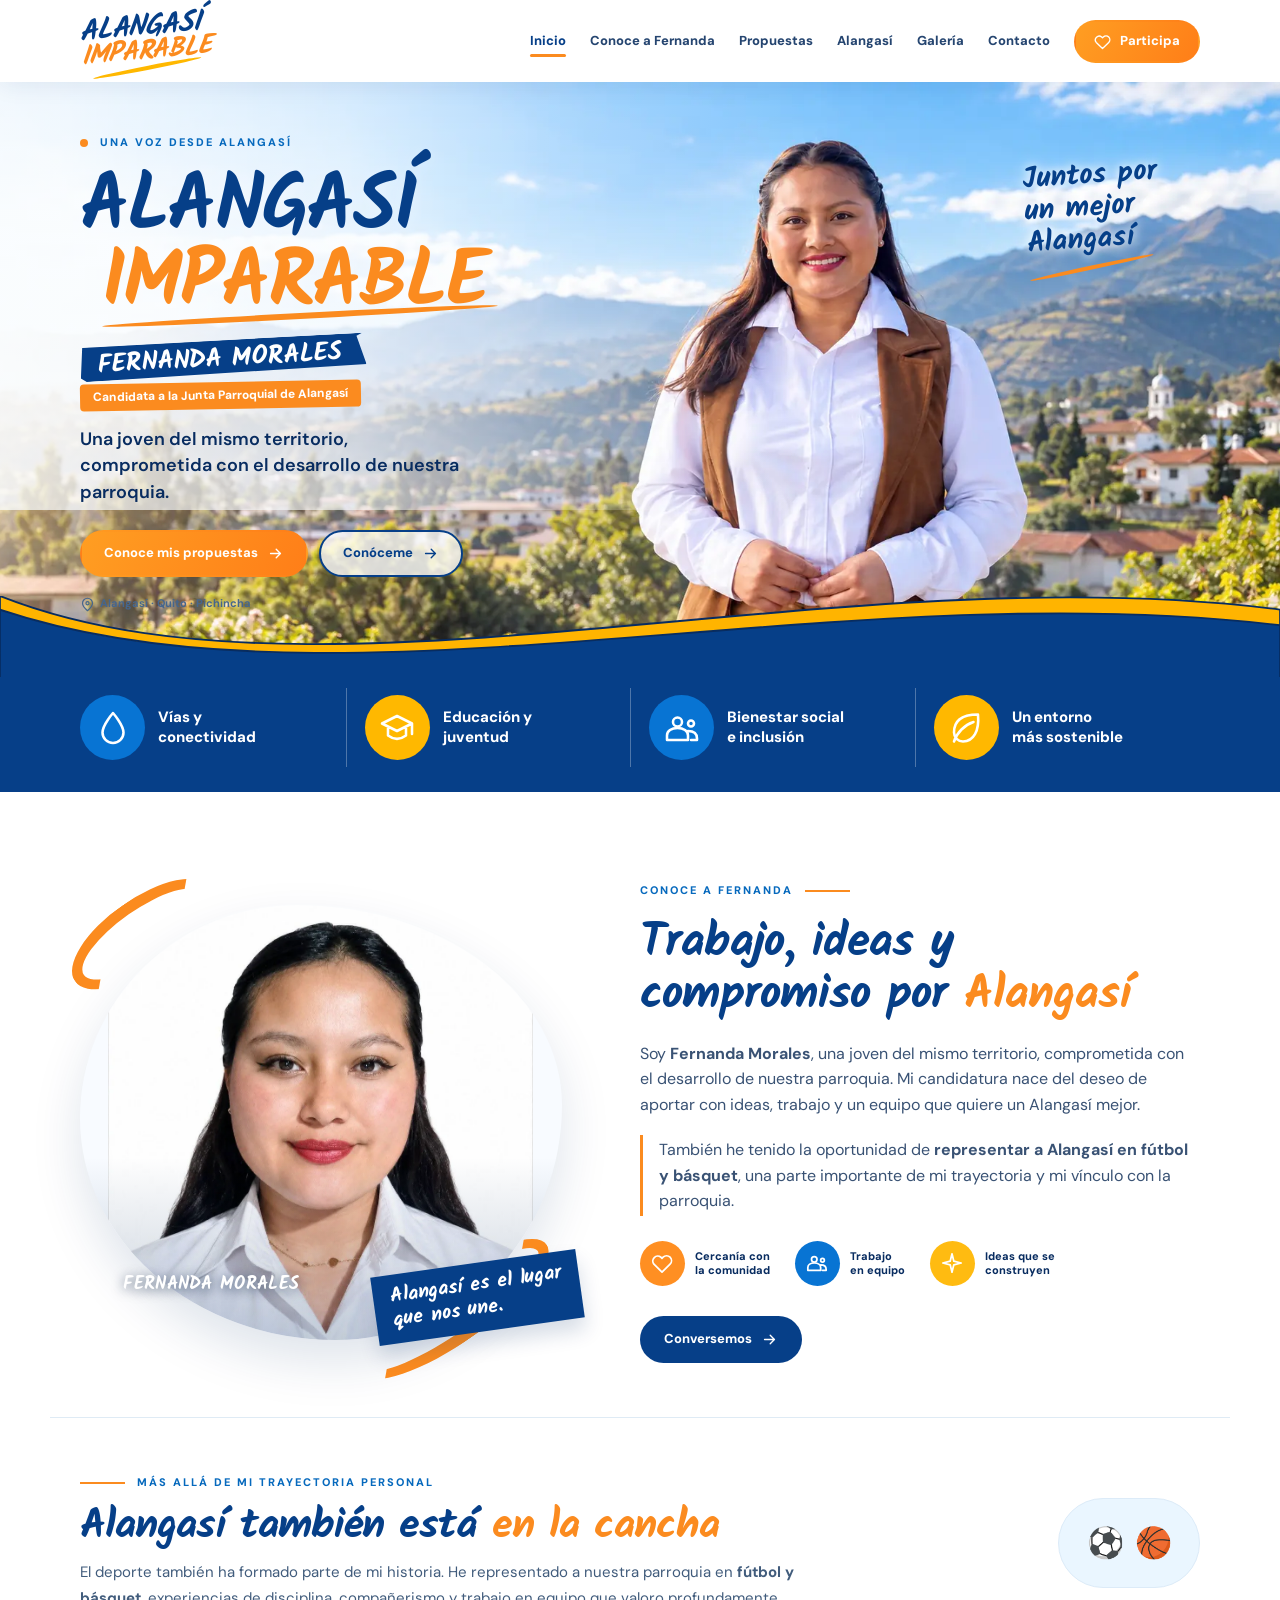
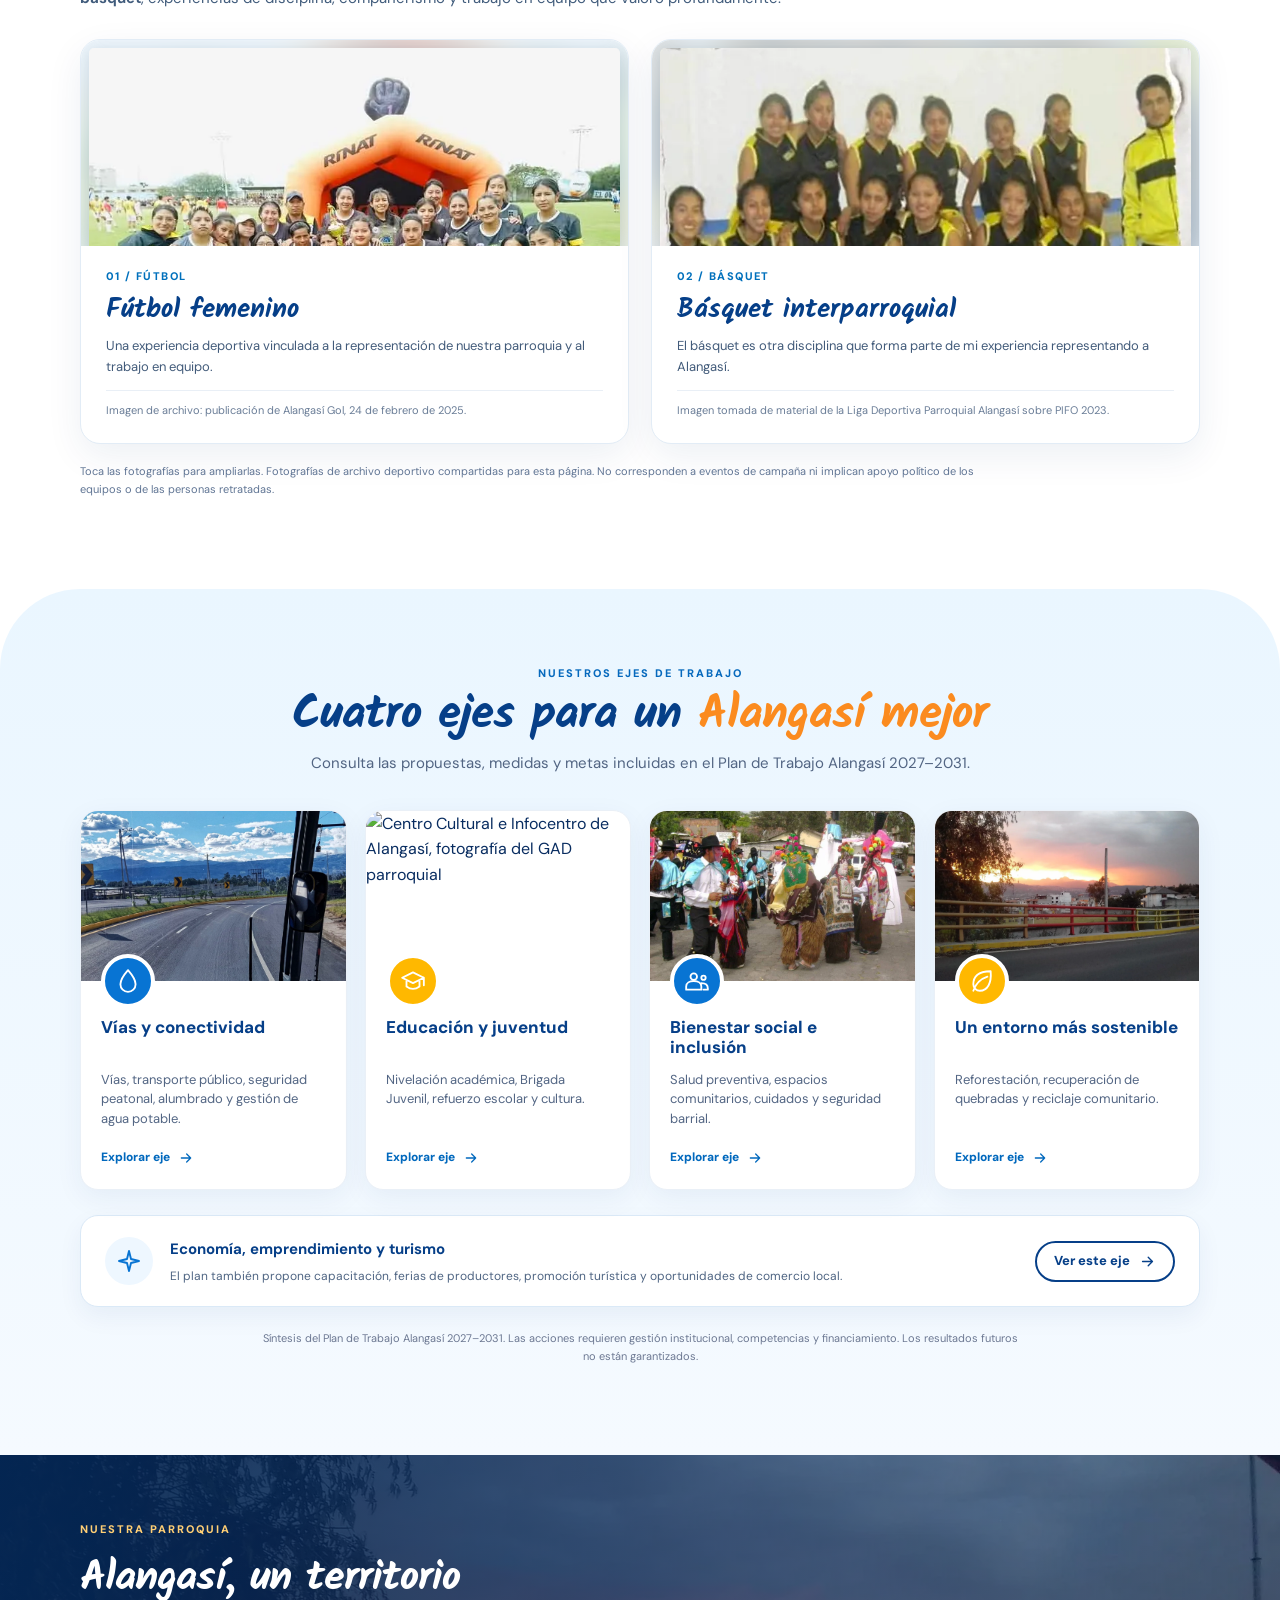
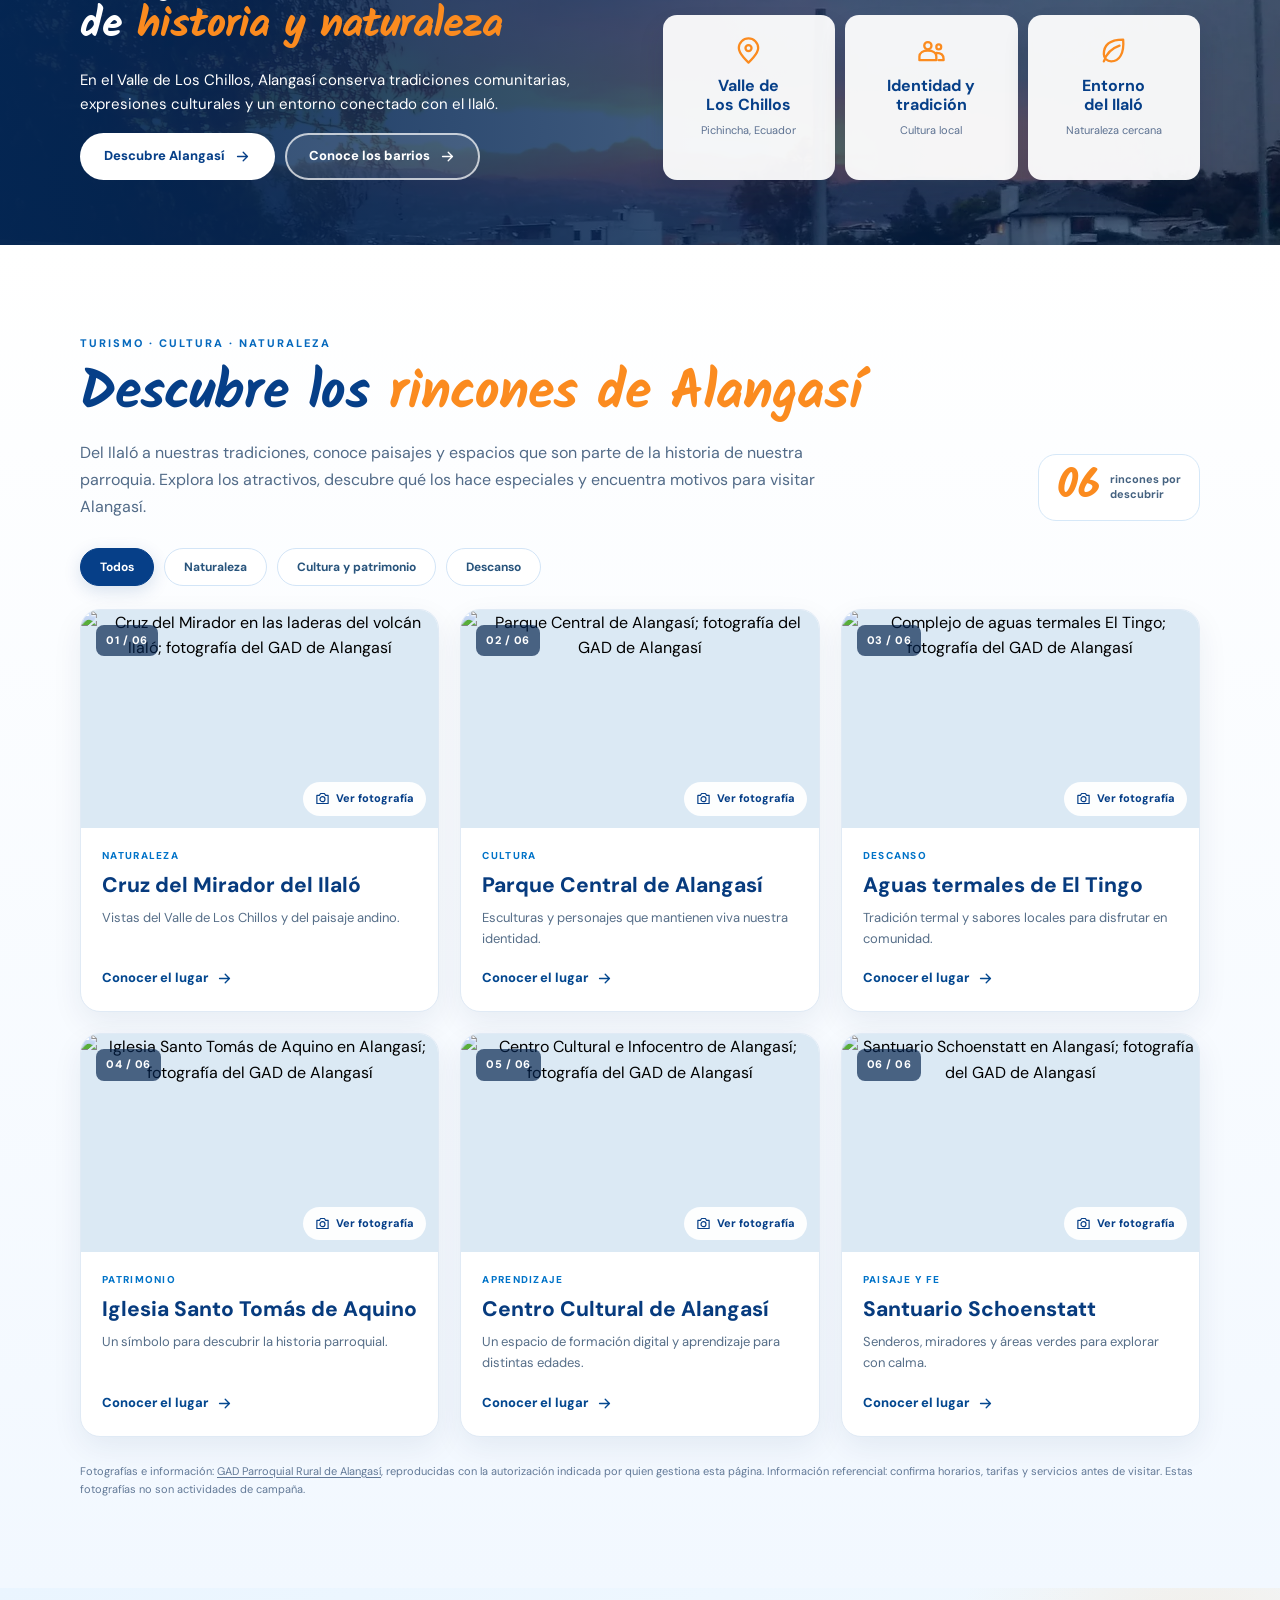
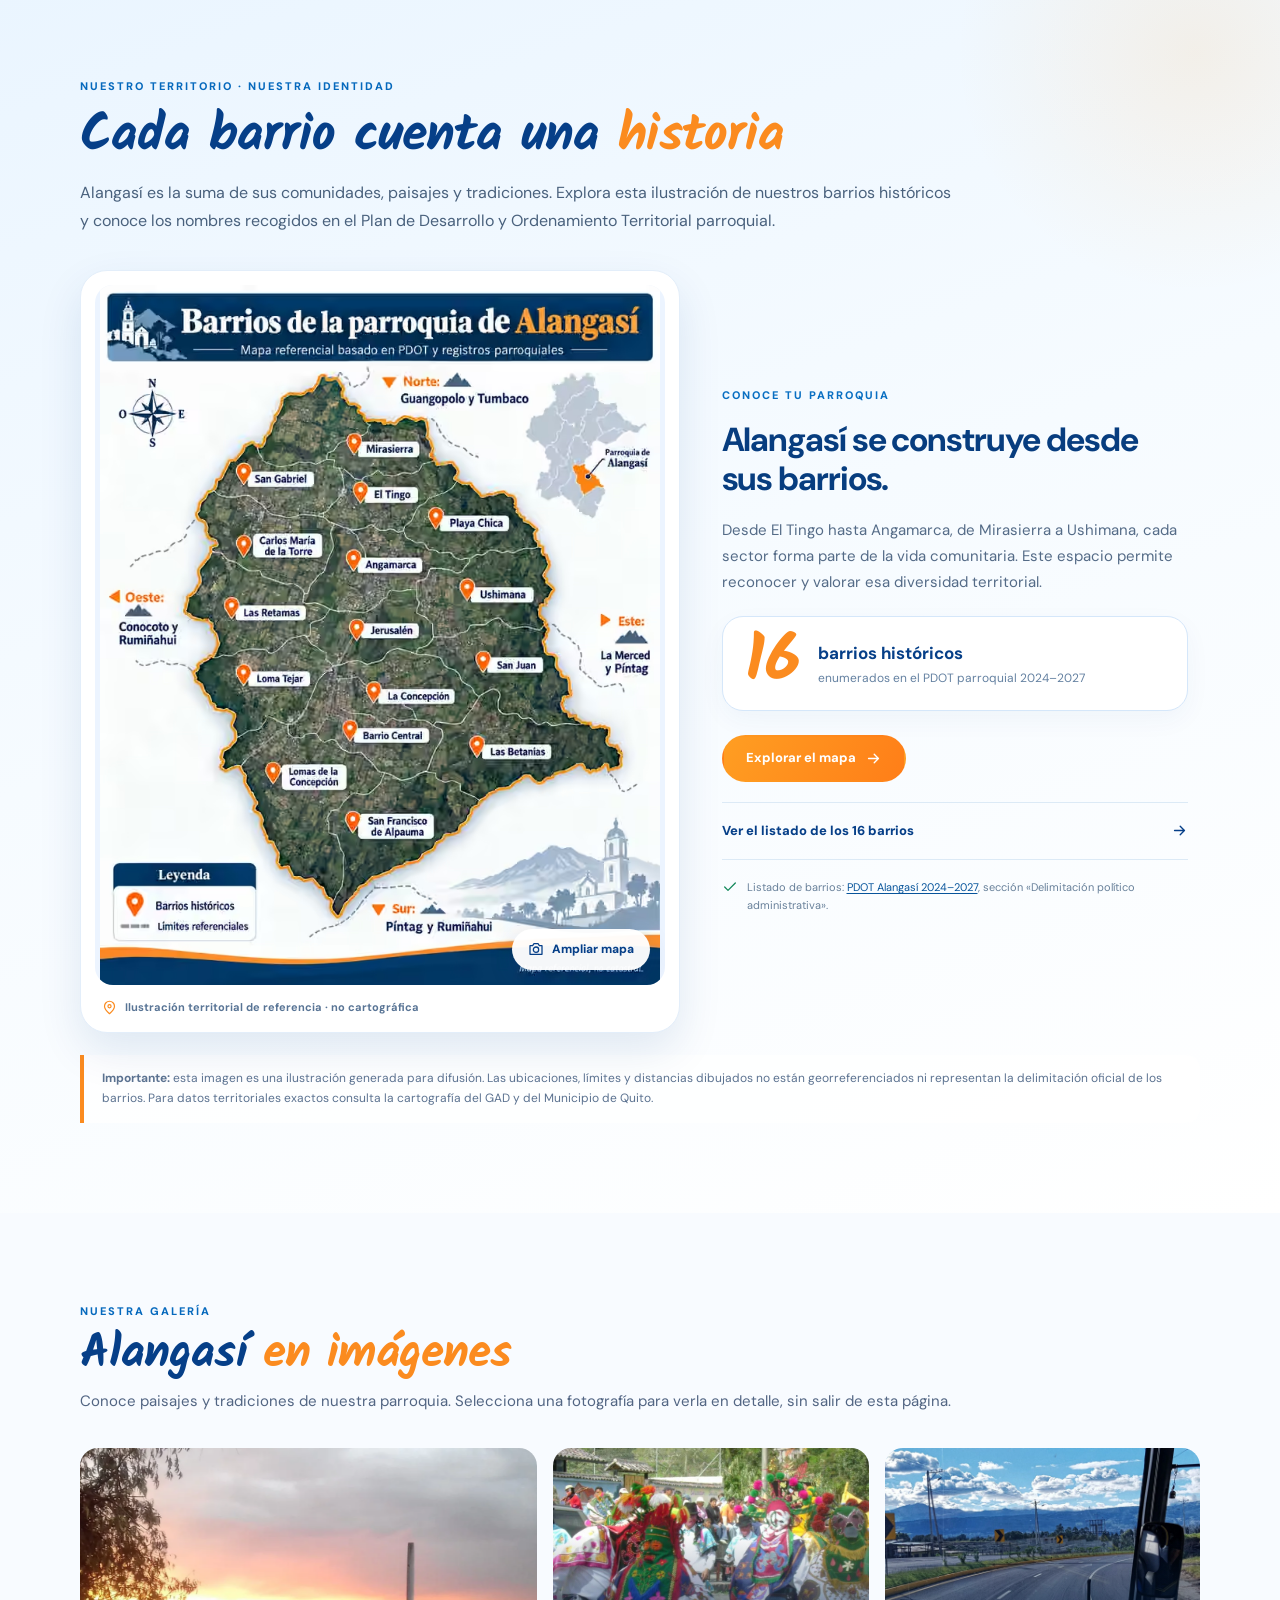
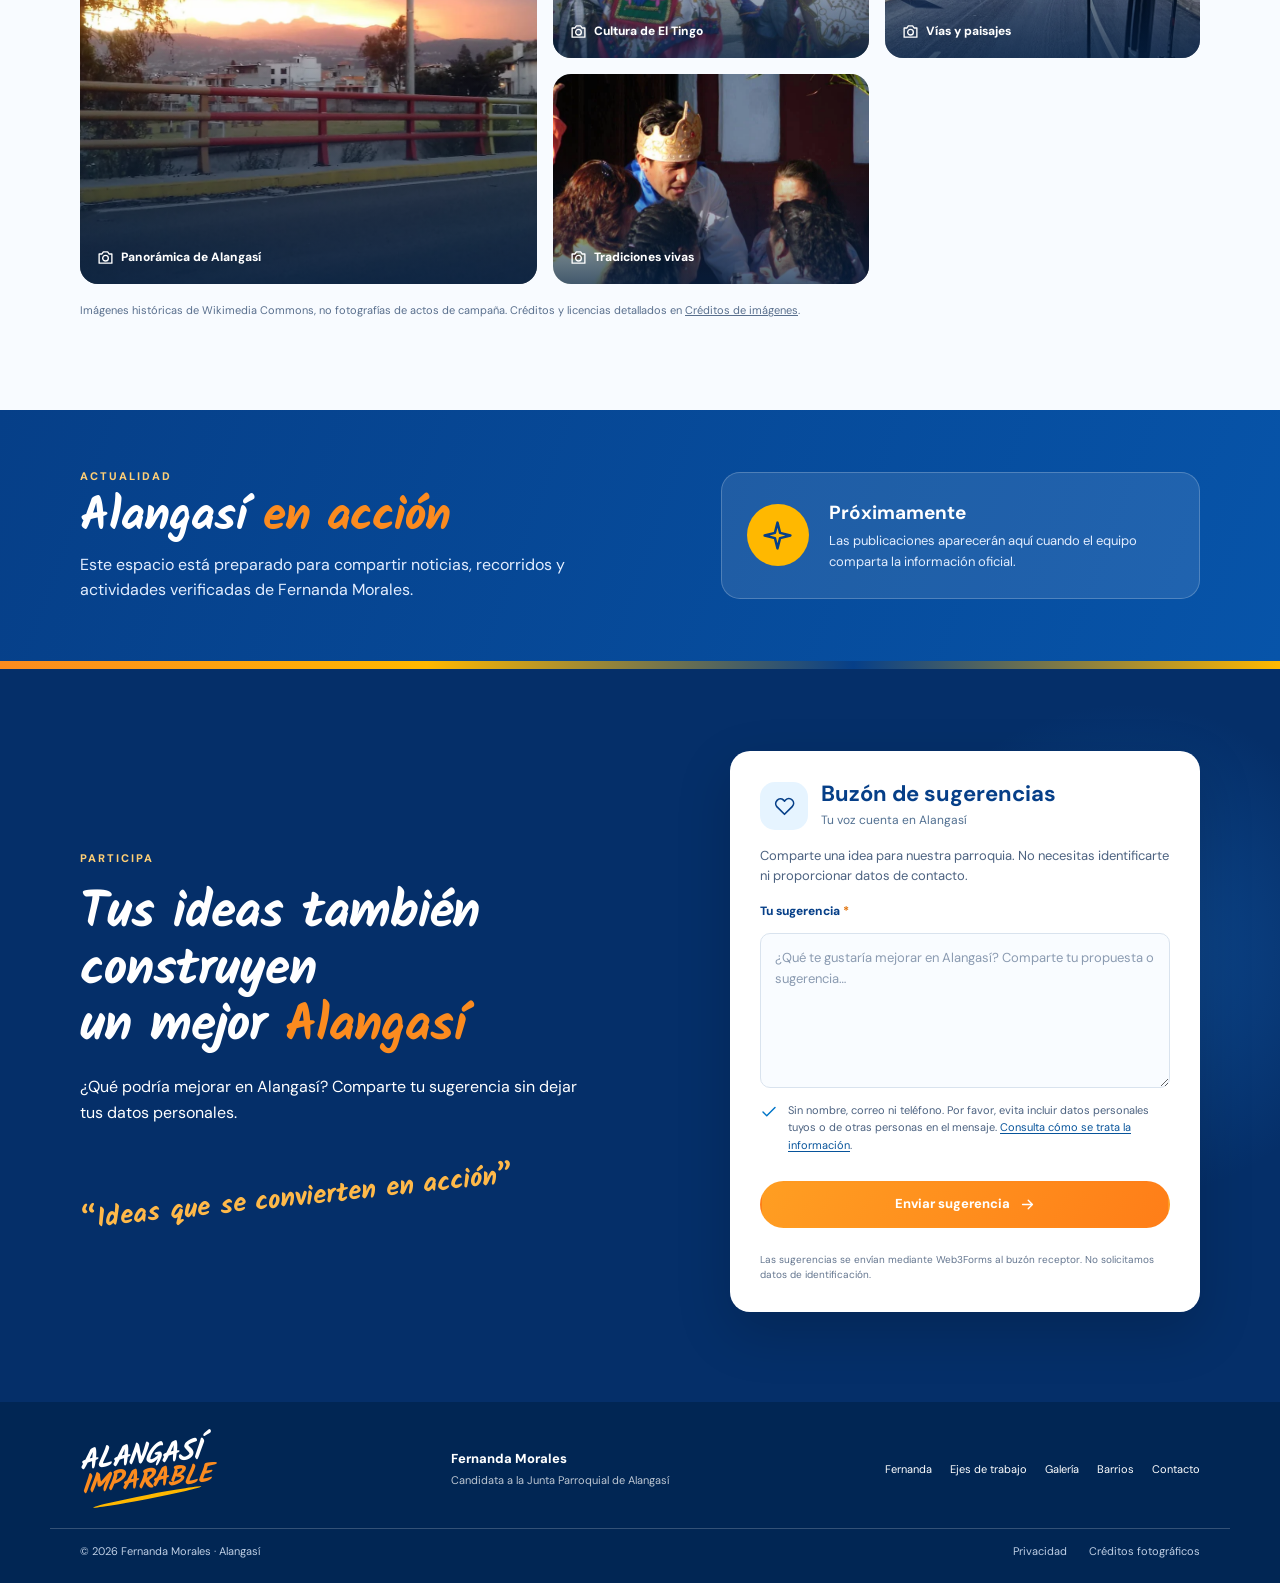
==== commit 9edc3084: "feat: publicar mapa ilustrativo y directorio de barrios de Alangasí" ====
--- a/index.html
+++ b/index.html
@@ -135,7 +135,7 @@
       </div><div class="proposal-economy"><span class="proposal-economy-icon"><svg><use href="#i-spark"/></svg></span><div><strong>Economía, emprendimiento y turismo</strong><p>El plan también propone capacitación, ferias de productores, promoción turística y oportunidades de comercio local.</p></div><button class="btn btn-outline small" type="button" data-topic="economia">Ver este eje <svg><use href="#i-arrow"/></svg></button></div><p class="content-note">Síntesis del Plan de Trabajo Alangasí 2027–2031. Las acciones requieren gestión institucional, competencias y financiamiento. Los resultados futuros no están garantizados.</p></div>
     </section>
 
-    <section class="territory" id="alangasi" aria-labelledby="territory-title"><div class="territory-photo"></div><div class="container territory-inner"><div class="territory-copy"><div class="eyebrow light">NUESTRA PARROQUIA</div><h2 id="territory-title" class="section-script">Alangasí, un territorio<br>de <em>historia y naturaleza</em></h2><p>En el Valle de Los Chillos, Alangasí conserva tradiciones comunitarias, expresiones culturales y un entorno conectado con el Ilaló.</p><a class="btn btn-white" href="#turismo">Descubre Alangasí <svg><use href="#i-arrow"/></svg></a></div><div class="territory-facts"><div><svg><use href="#i-location"/></svg><strong>Valle de<br>Los Chillos</strong><span>Pichincha, Ecuador</span></div><div><svg><use href="#i-people"/></svg><strong>Identidad y<br>tradición</strong><span>Cultura local</span></div><div><svg><use href="#i-leaf"/></svg><strong>Entorno<br>del Ilaló</strong><span>Naturaleza cercana</span></div></div></div></section>
+    <section class="territory" id="alangasi" aria-labelledby="territory-title"><div class="territory-photo"></div><div class="container territory-inner"><div class="territory-copy"><div class="eyebrow light">NUESTRA PARROQUIA</div><h2 id="territory-title" class="section-script">Alangasí, un territorio<br>de <em>historia y naturaleza</em></h2><p>En el Valle de Los Chillos, Alangasí conserva tradiciones comunitarias, expresiones culturales y un entorno conectado con el Ilaló.</p><a class="btn btn-white" href="#turismo">Descubre Alangasí <svg><use href="#i-arrow"/></svg></a> <a class="btn btn-outline neighborhoods-territory-cta" href="#barrios">Conoce los barrios <svg><use href="#i-arrow"/></svg></a></div><div class="territory-facts"><div><svg><use href="#i-location"/></svg><strong>Valle de<br>Los Chillos</strong><span>Pichincha, Ecuador</span></div><div><svg><use href="#i-people"/></svg><strong>Identidad y<br>tradición</strong><span>Cultura local</span></div><div><svg><use href="#i-leaf"/></svg><strong>Entorno<br>del Ilaló</strong><span>Naturaleza cercana</span></div></div></div></section>
 
     
     <section class="section tourism" id="turismo" aria-labelledby="tourism-title">
@@ -235,6 +235,44 @@
           </article>
         </div>
         <p class="tourism-attribution">Fotografías e información: <a href="https://gadalangasi.gob.ec/atractivos/" target="_blank" rel="noopener noreferrer">GAD Parroquial Rural de Alangasí</a>, reproducidas con la autorización indicada por quien gestiona esta página. Información referencial: confirma horarios, tarifas y servicios antes de visitar. Estas fotografías no son actividades de campaña.</p>
+      </div>
+    </section>
+
+    
+    <section class="section neighborhoods" id="barrios" aria-labelledby="barrios-title">
+      <div class="container">
+        <div class="neighborhoods-heading">
+          <div class="eyebrow">NUESTRO TERRITORIO · NUESTRA IDENTIDAD</div>
+          <h2 id="barrios-title" class="section-script">Cada barrio cuenta una <em>historia</em></h2>
+          <p>Alangasí es la suma de sus comunidades, paisajes y tradiciones. Explora esta ilustración de nuestros barrios históricos y conoce los nombres recogidos en el Plan de Desarrollo y Ordenamiento Territorial parroquial.</p>
+        </div>
+        <div class="neighborhoods-showcase">
+          <div class="neighborhoods-map-frame">
+            <button type="button" class="neighborhoods-image-button" data-open-neighborhood-map aria-label="Ampliar ilustración de barrios de Alangasí">
+              <img src="assets/mapa-barrios-alangasi.avif" width="720" height="900" alt="Ilustración esquemática de Alangasí con los nombres de 16 barrios históricos; no es un mapa georreferenciado" loading="lazy" decoding="async">
+              <span class="neighborhoods-expand"><svg><use href="#i-camera"/></svg> Ampliar mapa</span>
+            </button>
+            <div class="neighborhoods-image-caption"><svg><use href="#i-location"/></svg> Ilustración territorial de referencia · no cartográfica</div>
+          </div>
+          <div class="neighborhoods-details">
+            <div class="neighborhoods-kicker">CONOCE TU PARROQUIA</div>
+            <h3>Alangasí se construye desde sus barrios.</h3>
+            <p>Desde El Tingo hasta Angamarca, de Mirasierra a Ushimana, cada sector forma parte de la vida comunitaria. Este espacio permite reconocer y valorar esa diversidad territorial.</p>
+            <div class="neighborhoods-stat"><strong>16</strong><span><b>barrios históricos</b><small>enumerados en el PDOT parroquial 2024–2027</small></span></div>
+            <div class="neighborhoods-details-actions">
+              <button type="button" class="btn btn-orange" data-open-neighborhood-map>Explorar el mapa <svg><use href="#i-arrow"/></svg></button>
+            </div>
+            <details class="neighborhoods-directory">
+              <summary>Ver el listado de los 16 barrios <svg><use href="#i-arrow"/></svg></summary>
+              <ol><li><span>01</span>San Gabriel</li><li><span>02</span>Mirasierra</li><li><span>03</span>El Tingo</li><li><span>04</span>Playa Chica</li><li><span>05</span>Carlos María de la Torre</li><li><span>06</span>Angamarca</li><li><span>07</span>Ushimana</li><li><span>08</span>Las Retamas</li><li><span>09</span>Jerusalem</li><li><span>10</span>San Juan</li><li><span>11</span>Loma Tejar</li><li><span>12</span>La Concepción</li><li><span>13</span>Barrio Central</li><li><span>14</span>Las Betanias</li><li><span>15</span>Lomas de la Concepción</li><li><span>16</span>San Francisco de Alpauma</li></ol>
+            </details>
+            <div class="neighborhoods-source">
+              <svg><use href="#i-check"/></svg>
+              <span>Listado de barrios: <a href="https://gadalangasi.gob.ec/wp-content/uploads/2025/09/PDOT-ALANGASI-2024-2027.pdf" target="_blank" rel="noopener noreferrer">PDOT Alangasí 2024–2027</a>, sección «Delimitación político administrativa».</span>
+            </div>
+          </div>
+        </div>
+        <p class="neighborhoods-warning"><strong>Importante:</strong> esta imagen es una ilustración generada para difusión. Las ubicaciones, límites y distancias dibujados no están georreferenciados ni representan la delimitación oficial de los barrios. Para datos territoriales exactos consulta la cartografía del GAD y del Municipio de Quito.</p>
       </div>
     </section>
 
@@ -266,7 +304,7 @@
         </form></div></section>
   </main>
 
-  <footer class="site-footer"><div class="container footer-main"><a href="#inicio" class="brand brand-footer"><span>ALANGASÍ</span><strong>IMPARABLE</strong><i></i></a><p>Fernanda Morales<br><span>Candidata a la Junta Parroquial de Alangasí</span></p><nav aria-label="Enlaces del pie de página"><a href="#fernanda">Fernanda</a><a href="#propuestas">Ejes de trabajo</a><a href="#galeria">Galería</a><a href="#contacto">Contacto</a></nav></div><div class="container footer-bottom"><span>© <span id="year">2026</span> Fernanda Morales · Alangasí</span><div><a href="privacidad.html">Privacidad</a><a href="creditos.html">Créditos fotográficos</a></div></div></footer>
+  <footer class="site-footer"><div class="container footer-main"><a href="#inicio" class="brand brand-footer"><span>ALANGASÍ</span><strong>IMPARABLE</strong><i></i></a><p>Fernanda Morales<br><span>Candidata a la Junta Parroquial de Alangasí</span></p><nav aria-label="Enlaces del pie de página"><a href="#fernanda">Fernanda</a><a href="#propuestas">Ejes de trabajo</a><a href="#galeria">Galería</a><a href="#barrios">Barrios</a><a href="#contacto">Contacto</a></nav></div><div class="container footer-bottom"><span>© <span id="year">2026</span> Fernanda Morales · Alangasí</span><div><a href="privacidad.html">Privacidad</a><a href="creditos.html">Créditos fotográficos</a></div></div></footer>
 
   <dialog id="proposal-dialog" class="modal proposal-dialog" aria-labelledby="modal-topic-title" aria-describedby="modal-topic-description">
       <div class="proposal-modal-header">
@@ -336,6 +374,24 @@
         </div>
       </div>
     </dialog>
-    <dialog id="gallery-dialog" class="modal image-modal" aria-label="Fotografía ampliada"><button class="dialog-close" data-close-dialog aria-label="Cerrar fotografía"><svg><use href="#i-close"/></svg></button><img id="gallery-full" src="" alt=""><p id="gallery-caption"></p><small id="gallery-credit"></small></dialog>
+    
+    <dialog id="neighborhood-map-dialog" class="modal neighborhoods-modal" aria-labelledby="neighborhood-map-dialog-title" aria-describedby="neighborhood-map-dialog-desc">
+      <button type="button" class="dialog-close" data-close-dialog aria-label="Cerrar mapa"><svg><use href="#i-close"/></svg></button>
+      <div class="neighborhoods-modal-layout">
+        <div class="neighborhoods-modal-image-wrap" id="neighborhood-modal-scroll">
+          <img src="assets/mapa-barrios-alangasi.avif" width="720" height="900" alt="Ilustración no georreferenciada de 16 barrios de Alangasí">
+        </div>
+        <div class="neighborhoods-modal-sidebar">
+          <span class="eyebrow">MAPA ILUSTRATIVO</span>
+          <h2 id="neighborhood-map-dialog-title" class="section-script">Alangasí y sus <em>barrios</em></h2>
+          <p id="neighborhood-map-dialog-desc">Una forma visual de reconocer 16 nombres de barrios históricos de nuestra parroquia.</p>
+          <div class="neighborhoods-modal-pill">16 barrios mencionados en el PDOT</div>
+          <p><strong>Nota:</strong> los límites y las posiciones de esta ilustración no son oficiales ni georreferenciados.</p>
+          <button type="button" class="btn btn-blue neighborhoods-zoom" id="neighborhood-zoom" aria-pressed="false">Ampliar detalles <svg><use href="#i-camera"/></svg></button>
+          <button type="button" class="neighborhoods-close-text" data-close-dialog>Cerrar mapa</button>
+        </div>
+      </div>
+    </dialog>
+<dialog id="gallery-dialog" class="modal image-modal" aria-label="Fotografía ampliada"><button class="dialog-close" data-close-dialog aria-label="Cerrar fotografía"><svg><use href="#i-close"/></svg></button><img id="gallery-full" src="" alt=""><p id="gallery-caption"></p><small id="gallery-credit"></small></dialog>
 </body>
 </html>
--- a/styles.css
+++ b/styles.css
@@ -454,3 +454,140 @@
   .anonymous-suggestion-form textarea{min-height:140px}
   .suggestion-privacy-info{font-size:11px}
 }
+
+
+/* Guía turística de Alangasí · tarjetas responsive y fotografía en modal interno */
+.tourism{background:linear-gradient(180deg,#fff 0%,#f2f8ff 100%)}
+.tourism-intro{display:flex;gap:28px;align-items:flex-end;justify-content:space-between;margin-bottom:27px}
+.tourism-intro>div:first-child{max-width:800px}
+.tourism-intro .section-script{font-size:clamp(34px,4.2vw,56px);line-height:1.1;margin:12px 0 15px}
+.tourism-intro p{max-width:760px;color:#526b88;line-height:1.7;margin:0}
+.tourism-count{flex:none;display:flex;align-items:center;gap:10px;border:1px solid #d6e8f8;border-radius:18px;padding:12px 18px;background:#fff}
+.tourism-count strong{font:700 41px/1 "Kalam",cursive;color:var(--orange)}
+.tourism-count span{font-size:11px;color:#456280;font-weight:700;line-height:1.35}
+.tourism-filters{display:flex;gap:10px;flex-wrap:wrap;margin:27px 0 23px}
+.tourism-filter{border:1px solid #d3e5f7;background:#fff;color:#28547c;border-radius:999px;padding:10px 19px;font:700 12px "DM Sans",sans-serif;cursor:pointer;transition:background .2s,color .2s,border .2s}
+.tourism-filter:hover{border-color:#006cbd}
+.tourism-filter.is-active{background:#063f88;color:#fff;border-color:#063f88;box-shadow:0 5px 17px rgba(6,63,136,.15)}
+.tourism-filter:focus-visible,.tourism-photo-button:focus-visible,.tourism-card-link:focus-visible{outline:3px solid var(--orange);outline-offset:3px}
+.tourism-grid{display:grid;grid-template-columns:repeat(3,minmax(0,1fr));gap:21px}
+.tourism-card{min-width:0;overflow:hidden;border:1px solid #e0eaf5;border-radius:20px;background:#fff;box-shadow:0 11px 31px rgba(5,43,88,.07);display:flex;flex-direction:column;transition:transform .18s,box-shadow .18s}
+.tourism-card:hover{transform:translateY(-3px);box-shadow:0 14px 36px rgba(5,43,88,.13)}
+.tourism-card[hidden]{display:none!important}
+.tourism-photo-button{position:relative;width:100%;height:218px;border:0;background:#dbe9f4;padding:0;cursor:zoom-in;overflow:hidden;display:block}
+.tourism-photo-button img{display:block;width:100%;height:100%;object-fit:cover;object-position:center;transition:transform .4s}
+.tourism-photo-button:hover img{transform:scale(1.045)}
+.tourism-card-number{position:absolute;top:15px;left:15px;border-radius:8px;background:rgba(3,34,77,.68);color:#fff;font-size:11px;padding:7px 10px;letter-spacing:.5px;font-weight:800}
+.tourism-photo-hint{display:inline-flex;align-items:center;gap:6px;position:absolute;bottom:12px;right:12px;background:rgba(255,255,255,.94);color:#063f88;border-radius:999px;padding:8px 12px;font-size:11px;font-weight:800}
+.tourism-photo-hint svg{width:15px;height:15px;stroke:currentColor}
+.tourism-card-content{padding:20px 21px 22px;display:flex;flex-direction:column;flex:1}
+.tourism-card-tag{font-size:10px;letter-spacing:1.3px;font-weight:800;color:#0073c8}
+.tourism-card h3{font-size:21px;line-height:1.25;color:#073b7e;margin:8px 0 10px;font-weight:800}
+.tourism-card p{font-size:13px;color:#566e88;line-height:1.6;margin:0 0 19px}
+.tourism-card-link{display:inline-flex;align-items:center;gap:8px;align-self:flex-start;margin-top:auto;padding:0;border:0;background:transparent;color:#03478f;font-size:13px;font-weight:800;cursor:pointer}
+.tourism-card-link svg{width:17px;height:17px}
+.tourism-card-link:hover{text-decoration:underline;text-underline-offset:4px}
+.tourism-attribution{margin:25px 0 0;font-size:11px;line-height:1.65;color:#627997}
+.tourism-attribution a{text-decoration:underline;text-underline-offset:2px}
+.tourism-dialog{width:min(1060px,calc(100% - 34px));max-width:1060px;max-height:min(90dvh,880px);padding:0;border-radius:25px;overflow:auto}
+.tourism-dialog .dialog-close{position:absolute;z-index:4;right:17px;top:17px;background:#fff;box-shadow:0 5px 15px rgba(0,0,0,.13)}
+.tourism-dialog-layout{display:grid;grid-template-columns:minmax(0,1.1fr) minmax(0,.9fr);min-height:445px}
+.tourism-dialog-photo{position:relative;background:#edf4f9;display:grid;place-items:center;min-height:380px;overflow:hidden}
+.tourism-dialog-photo img{display:block;width:100%;height:100%;max-height:75dvh;object-fit:contain;object-position:center}
+.tourism-dialog-photo-credit{position:absolute;bottom:15px;left:15px;background:rgba(255,255,255,.94);color:#31516e;border-radius:99px;font-size:10px;padding:7px 12px;box-shadow:0 4px 13px rgba(0,0,0,.12)}
+.tourism-dialog-details{padding:50px 36px 32px;display:flex;flex-direction:column;align-items:flex-start}
+.tourism-dialog-category{display:inline-flex;margin:17px 0 1px;border-radius:20px;background:#e7f3ff;color:#0563ac;padding:7px 12px;font-size:11px;letter-spacing:.8px;font-weight:800;text-transform:uppercase}
+.tourism-dialog-details h2{font-size:clamp(29px,3vw,44px);line-height:1.14;margin:12px 0 14px}
+.tourism-dialog-details>p{font-size:14px;color:#46627e;line-height:1.65;margin:0 0 12px}
+.tourism-dialog-details h3{margin:18px 0 8px;font-size:16px;color:#083a76}
+.tourism-dialog-details ul{margin:0 0 19px;padding-left:19px;font-size:13px;color:#4a6180;line-height:1.8}
+.tourism-dialog-details .tourism-dialog-caution{border-left:3px solid var(--orange);padding-left:12px;font-size:11px}
+.tourism-dialog-close{margin-top:auto}
+@media(max-width:1020px){
+  .tourism-grid{grid-template-columns:repeat(2,minmax(0,1fr));gap:17px}
+  .tourism-photo-button{height:230px}
+}
+@media(max-width:720px){
+  .tourism-intro{align-items:flex-start}
+  .tourism-count{padding:8px 12px}
+  .tourism-count strong{font-size:32px}
+  .tourism-dialog-layout{grid-template-columns:1fr}
+  .tourism-dialog-photo{min-height:0;height:min(42dvh,360px)}
+  .tourism-dialog-photo img{max-height:none}
+  .tourism-dialog-details{padding:25px 22px 26px}
+  .tourism-dialog-details h2{font-size:31px}
+  .tourism-dialog-close{min-height:42px}
+}
+@media(max-width:600px){
+  .tourism-intro{display:block}
+  .tourism-intro p{font-size:14px}
+  .tourism-count{display:none}
+  .tourism-filters{flex-wrap:nowrap;overflow-x:auto;padding:3px 2px 10px;margin:20px -2px 13px;scrollbar-width:thin}
+  .tourism-filter{flex:none;padding:9px 13px}
+  .tourism-grid{grid-template-columns:minmax(0,1fr);gap:17px}
+  .tourism-photo-button{height:215px}
+  .tourism-card-content{padding:18px 19px 21px}
+  .tourism-card h3{font-size:20px}
+  .tourism-card p{font-size:13px}
+  .tourism-dialog{width:calc(100% - 18px);max-height:92dvh;border-radius:18px}
+  .tourism-dialog-photo{height:min(36dvh,290px)}
+  .tourism-dialog-photo-credit{font-size:9px;padding:5px 9px;bottom:9px;left:9px}
+  .tourism-dialog-details h2{font-size:28px}
+  .tourism-dialog-details>p{font-size:13px}
+}
+
+
+/* Mapa ilustrativo de barrios: presentación editorial y visualización ampliada */
+.neighborhoods{position:relative;overflow:hidden;background:linear-gradient(160deg,#eaf5ff 0%,#f6fbff 48%,#fff 100%)}
+.neighborhoods:before{content:"";position:absolute;width:470px;height:470px;right:-150px;top:-170px;border-radius:50%;background:radial-gradient(circle,rgba(255,162,55,.11),transparent 72%);pointer-events:none}
+.neighborhoods-heading{position:relative;margin:0 0 36px;max-width:880px}
+.neighborhoods-heading .section-script{font-size:clamp(36px,4.1vw,58px);line-height:1.1;margin:12px 0 14px}
+.neighborhoods-heading>p{font-size:16px;color:#49617d;line-height:1.7;margin:0}
+.neighborhoods-showcase{display:grid;grid-template-columns:minmax(0,1.1fr) minmax(0,.9fr);gap:30px;align-items:stretch}
+.neighborhoods-map-frame{border:1px solid #e3eefa;border-radius:27px;background:#fff;padding:14px;box-shadow:0 18px 44px rgba(6,63,136,.11);min-width:0}
+.neighborhoods-image-button{position:relative;width:100%;border:0;border-radius:18px;overflow:hidden;background:#ecf4ff;display:block;padding:0;cursor:zoom-in}
+.neighborhoods-image-button img{display:block;width:100%;height:auto;max-height:700px;object-fit:contain;object-position:center}
+.neighborhoods-expand{position:absolute;right:15px;bottom:15px;display:inline-flex;align-items:center;gap:8px;padding:11px 16px;border-radius:999px;background:rgba(255,255,255,.96);color:#063f88;box-shadow:0 8px 24px rgba(6,63,136,.18);font-size:12px;font-weight:800;transition:transform .15s}
+.neighborhoods-image-button:hover .neighborhoods-expand{transform:translateY(-3px)}
+.neighborhoods-expand svg{width:16px;height:16px}
+.neighborhoods-image-caption{display:flex;gap:8px;align-items:center;padding:14px 7px 2px;font-size:11px;font-weight:700;color:#587495}
+.neighborhoods-image-caption svg{width:15px;height:15px;color:var(--orange)}
+.neighborhoods-details{display:flex;flex-direction:column;align-items:stretch;justify-content:center;min-width:0;padding:26px 12px 28px}
+.neighborhoods-kicker{font-size:11px;color:#096fc2;letter-spacing:2px;font-weight:800}
+.neighborhoods-details h3{color:#073d7f;font-size:clamp(27px,2.6vw,39px);line-height:1.18;margin:16px 0 18px;letter-spacing:-1.1px}
+.neighborhoods-details>p{color:#546b87;font-size:15px;line-height:1.75;margin:0 0 21px}
+.neighborhoods-stat{display:flex;align-items:center;gap:17px;border:1px solid #d5e7fa;border-radius:21px;padding:18px 22px;background:#fff;box-shadow:0 9px 26px rgba(6,63,136,.045)}
+.neighborhoods-stat strong{font:700 66px/.85 "Kalam",cursive;color:var(--orange)}
+.neighborhoods-stat span{display:flex;flex-direction:column;gap:3px}
+.neighborhoods-stat b{font-size:17px;color:#063f88}
+.neighborhoods-stat small{font-size:12px;line-height:1.45;color:#6481a1}
+.neighborhoods-details-actions{display:flex;flex-wrap:wrap;margin:24px 0 12px}
+.neighborhoods-directory{border-top:1px solid #dceaf6;border-bottom:1px solid #dceaf6;margin-top:8px}
+.neighborhoods-directory summary{list-style:none;display:flex;align-items:center;justify-content:space-between;gap:12px;font-size:13px;font-weight:800;color:var(--blue);cursor:pointer;padding:18px 0}
+.neighborhoods-directory summary::-webkit-details-marker{display:none}
+.neighborhoods-directory summary svg{width:17px;height:17px;transition:transform .18s}
+.neighborhoods-directory[open] summary svg{transform:rotate(90deg)}
+.neighborhoods-directory ol{display:grid;grid-template-columns:repeat(2,minmax(0,1fr));column-gap:12px;row-gap:9px;list-style:none;padding:0 0 19px;margin:0}
+.neighborhoods-directory li{display:flex;align-items:flex-start;gap:8px;font-size:11px;line-height:1.4;color:#3c5b7b}
+.neighborhoods-directory li span{font-size:10px;font-weight:800;color:var(--orange)}
+.neighborhoods-source{display:flex;align-items:flex-start;gap:9px;font-size:11px;line-height:1.6;color:#68809a;margin-top:19px}
+.neighborhoods-source svg{width:16px;height:16px;color:#12885a}
+.neighborhoods-source a{text-decoration:underline;text-underline-offset:2px;color:#07549b}
+.neighborhoods-warning{font-size:12px;color:#5b7290;line-height:1.65;border-left:4px solid var(--orange);background:rgba(255,255,255,.84);padding:14px 18px;border-radius:0 14px 14px 0;margin:22px 0 0}
+.neighborhoods-territory-cta{color:#fff;border-color:rgba(255,255,255,.7);background:rgba(255,255,255,.1);margin-left:6px}
+.neighborhoods-territory-cta:hover{background:rgba(255,255,255,.18)}
+.neighborhoods-modal{max-width:1180px;width:calc(100% - 32px);max-height:94dvh;overflow:auto;padding:0;border-radius:24px}
+.neighborhoods-modal-layout{display:grid;grid-template-columns:minmax(0,1.25fr) minmax(290px,.75fr);min-height:440px}
+.neighborhoods-modal-image-wrap{background:#e8f2fa;display:flex;justify-content:center;align-items:flex-start;overflow:auto;max-height:90dvh;padding:10px}
+.neighborhoods-modal-image-wrap img{width:auto;height:auto;max-width:100%;max-height:calc(90dvh - 20px);display:block;object-fit:contain;transition:max-width .1s,max-height .1s}
+.neighborhoods-modal-image-wrap.is-zoomed{justify-content:flex-start;align-items:flex-start}
+.neighborhoods-modal-image-wrap.is-zoomed img{max-width:none;max-height:none;min-width:130%;width:130%}
+.neighborhoods-modal-sidebar{padding:57px 30px 30px;display:flex;flex-direction:column;align-items:flex-start;gap:14px;background:#fff}
+.neighborhoods-modal-sidebar h2{margin:0;font-size:clamp(30px,3vw,43px);line-height:1.2}
+.neighborhoods-modal-sidebar p{font-size:13px;line-height:1.75;color:#456585;margin:0}
+.neighborhoods-modal-sidebar .neighborhoods-modal-pill{font-size:12px;font-weight:800;color:#07579b;background:#e9f5ff;border-radius:999px;padding:8px 14px}
+.neighborhoods-modal .dialog-close{z-index:10;right:17px;top:17px;box-shadow:0 4px 13px rgba(0,0,0,.1)}
+.neighborhoods-zoom{margin-top:auto}
+.neighborhoods-close-text{background:transparent;color:var(--blue);border:0;text-decoration:underline;font-weight:800;font-size:12px;padding:7px 0}
+@media(max-width:900px){.neighborhoods-showcase{grid-template-columns:1fr}.neighborhoods-map-frame{max-width:710px;margin-inline:auto;width:100%}.neighborhoods-details{padding:20px 4px}.neighborhoods-modal-layout{grid-template-columns:1fr}.neighborhoods-modal-image-wrap{max-height:63dvh}.neighborhoods-modal-image-wrap img{max-height:61dvh}.neighborhoods-modal-sidebar{padding:26px 24px 29px}}
+@media(max-width:600px){.neighborhoods-heading{margin-bottom:23px}.neighborhoods-heading>p{font-size:14px}.neighborhoods-map-frame{padding:9px;border-radius:18px}.neighborhoods-image-button{border-radius:11px}.neighborhoods-expand{right:9px;bottom:9px;padding:8px 12px;font-size:11px}.neighborhoods-details{padding:18px 2px}.neighborhoods-stat strong{font-size:53px}.neighborhoods-stat b{font-size:15px}.neighborhoods-directory ol{grid-template-columns:1fr 1fr}.neighborhoods-modal{width:calc(100% - 14px);max-height:95dvh;border-radius:17px}.neighborhoods-modal-image-wrap{max-height:52dvh}.neighborhoods-modal-image-wrap img{max-height:50dvh}.neighborhoods-modal-sidebar{padding:24px 20px 27px}.neighborhoods-modal-sidebar h2{font-size:30px}.neighborhoods-territory-cta{margin-top:9px;margin-left:0}}
